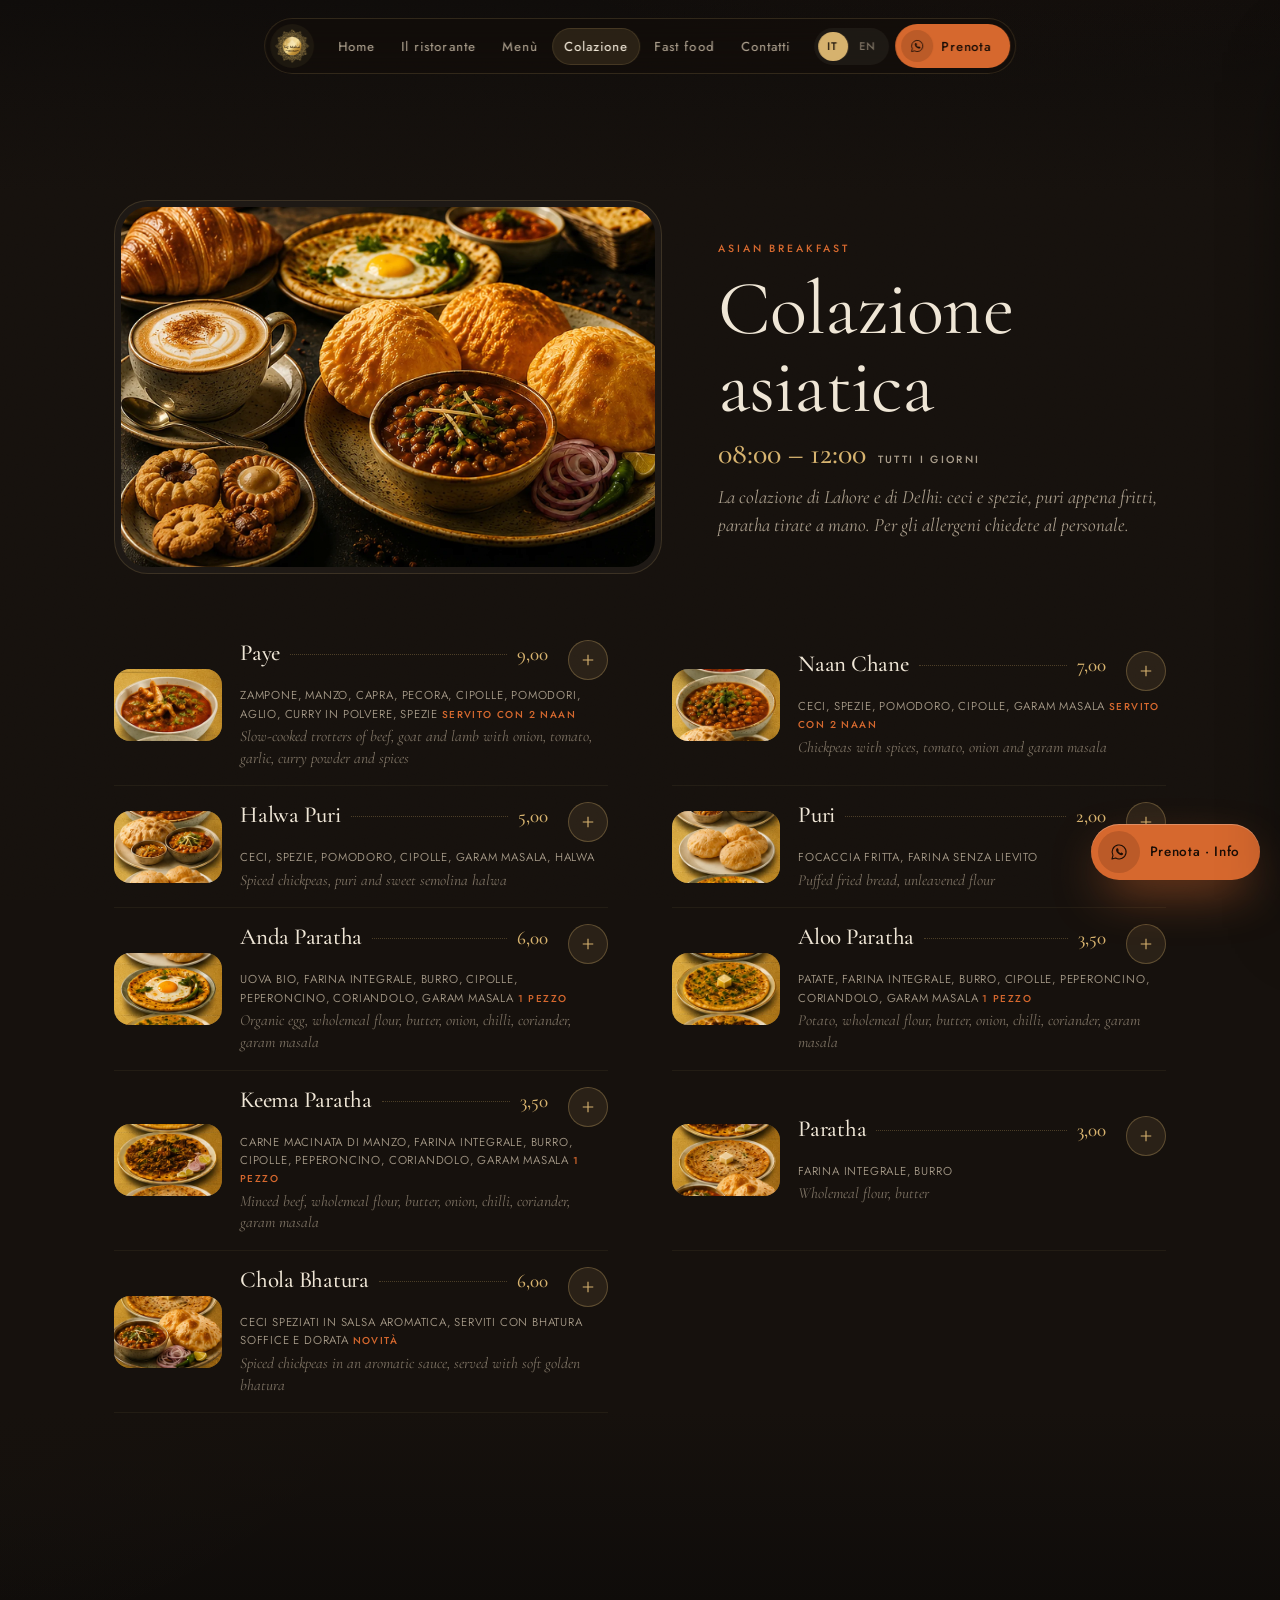
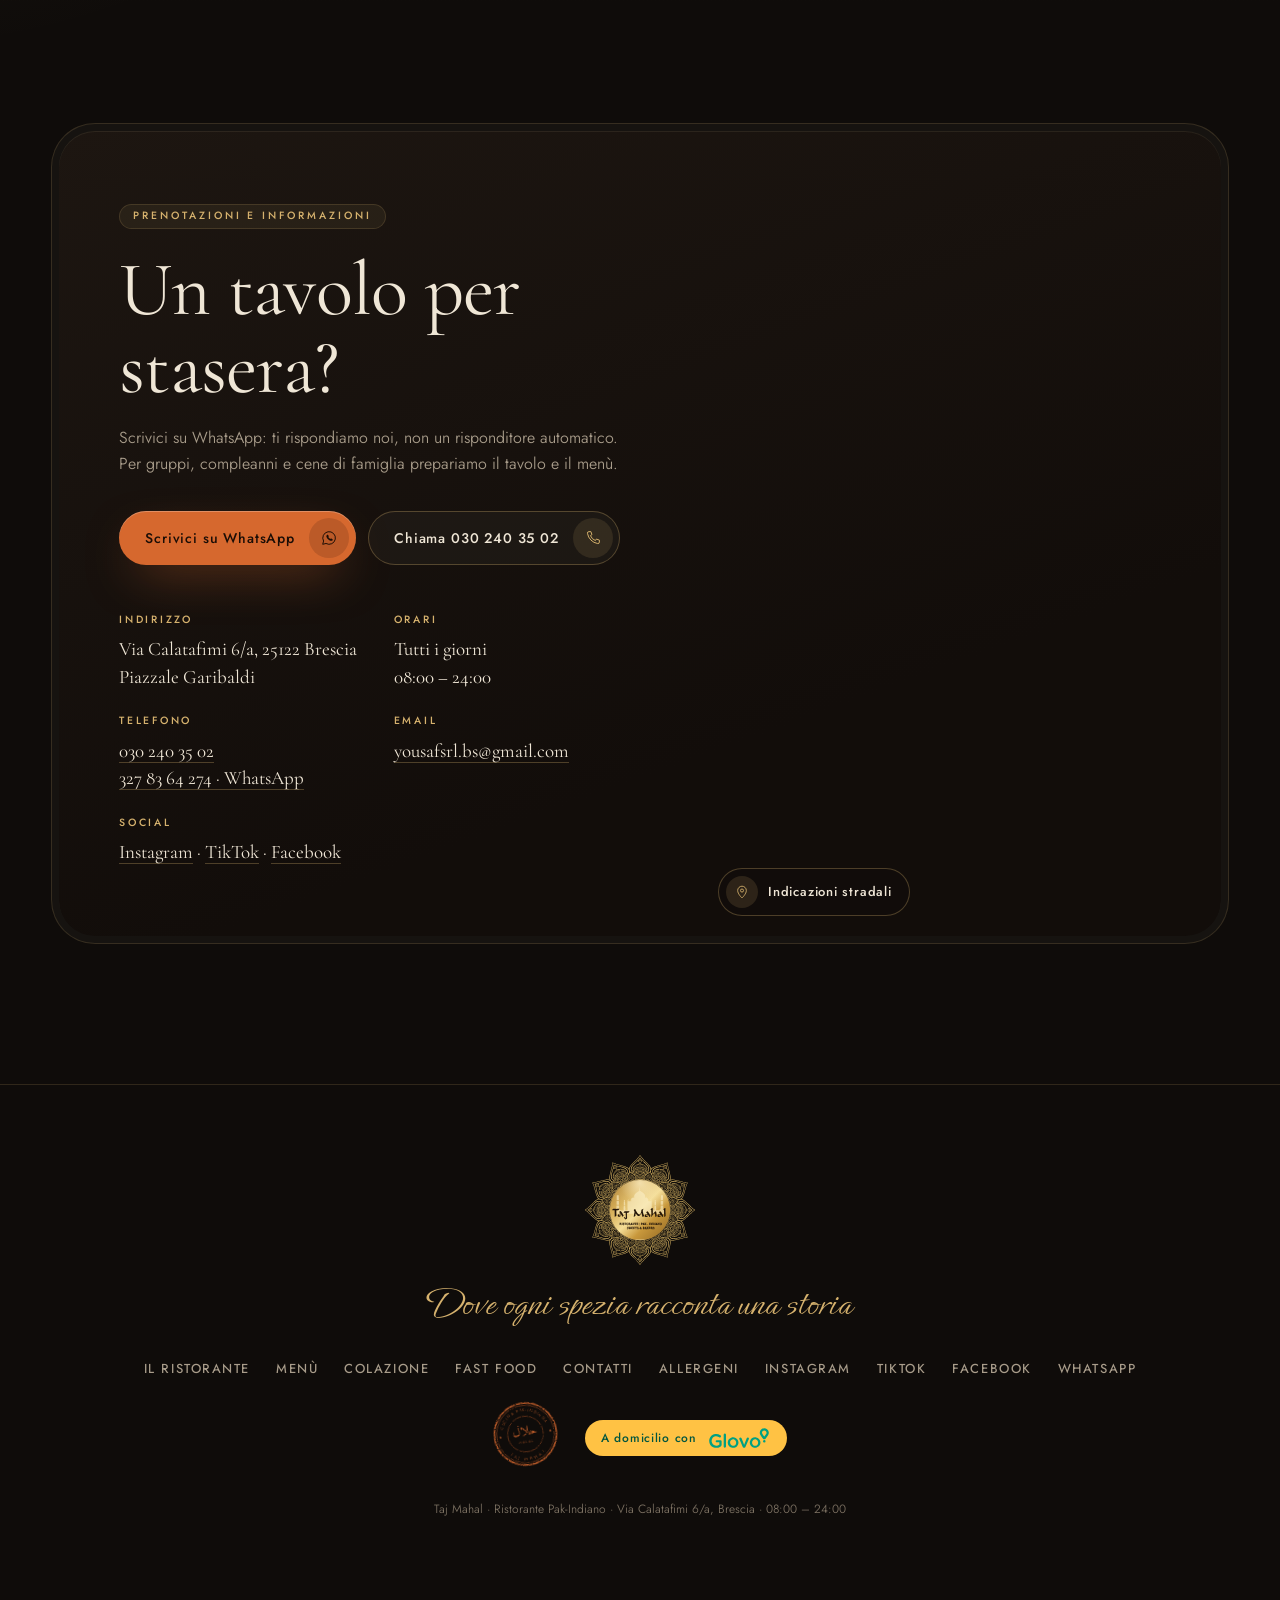
==== colazione.html @ 18bd949c "Carrello: occhiello corto, versione stile Co-Authored-By: Claude Opus 5.5 <noreply@anthropic.com>" ====
<!doctype html>
<html lang="it">
<head>
<meta charset="utf-8">
<meta name="viewport" content="width=device-width, initial-scale=1, viewport-fit=cover">
<meta name="robots" content="noindex, nofollow">
<title>Colazione asiatica · Taj Mahal Brescia</title>
<meta name="description" content="La colazione asiatica del Taj Mahal di Brescia, tutti i giorni dalle 8 alle 12: paye, naan chane, halwa puri, paratha, chola bhatura.">
<meta name="theme-color" content="#0f0c0a">
<link rel="icon" href="img/logo_oro.svg">
<link rel="preload" href="fonts/cormorant.ttf" as="font" crossorigin>
<link rel="stylesheet" href="stile.css?v=13">
</head>
<body class="pag-colazione">
<div class="grana" aria-hidden="true"></div>
<nav class="isola" aria-label="Navigazione">
  <a class="isola-logo" href="index.html" aria-label="Taj Mahal, Home"><img src="img/logo_oro.svg" alt=""></a>
  <div class="isola-link"><a href="index.html" data-en="Home">Home</a><a href="ristorante.html" data-en="The restaurant">Il ristorante</a><a href="menu.html" data-en="Menu">Menù</a><a href="colazione.html" class="attivo" aria-current="page" data-en="Breakfast">Colazione</a><a href="fastfood.html" data-en="Fast food">Fast food</a><a href="contatti.html" data-en="Contact">Contatti</a></div>
  <button class="lingua" aria-label="English / Italiano"><span class="l-it">IT</span><span class="l-en">EN</span></button>
  <a class="isola-wa" href="https://wa.me/393278364274?text=Ciao%20Taj%20Mahal%2C%20vorrei%20prenotare%20un%20tavolo" target="_blank" rel="noopener"><i><svg viewBox="0 0 24 24" aria-hidden="true"><path d="M3.6 20.4l1.2-4.3A8.4 8.4 0 1 1 8 19.3z" fill="none" stroke="currentColor" stroke-width="1.3" stroke-linejoin="round"/><path d="M9 8.2c.3-.6.6-.6.9-.6h.5c.2 0 .4.1.5.4l.7 1.6c.1.2 0 .5-.1.6l-.5.6c.6 1.1 1.5 2 2.7 2.6l.6-.6c.2-.2.4-.2.6-.1l1.6.7c.2.1.4.3.3.6v.5c0 .4-.3.9-.8 1.1-.7.3-1.9.3-3.6-.6-1.6-.9-3-2.4-3.6-3.9-.5-1.3-.3-2.3.2-2.9z" fill="currentColor"/></svg></i><span data-en="Book">Prenota</span></a>
  <button class="hamb" aria-label="Menù di navigazione" aria-expanded="false"><span></span><span></span></button>
</nav>
<div class="velo" aria-hidden="true">
  <a href="index.html" data-en="Home">Home</a><a href="ristorante.html" data-en="The restaurant">Il ristorante</a><a href="menu.html" data-en="Menu">Menù</a><a href="colazione.html" class="attivo" aria-current="page" data-en="Breakfast">Colazione</a><a href="fastfood.html" data-en="Fast food">Fast food</a><a href="contatti.html" data-en="Contact">Contatti</a>
  <a class="velo-wa" href="https://wa.me/393278364274?text=Ciao%20Taj%20Mahal%2C%20vorrei%20prenotare%20un%20tavolo" target="_blank" rel="noopener" data-en="Book on WhatsApp">Prenota su WhatsApp</a>
</div>

<section class="menu sola"><div class="mn-corpo"><section class="sz colazione" id="top"><header class="cz-testa"><div class="cz-scena"><img src="img/colazione/scena.webp" alt="Colazione asiatica al Taj Mahal: puri, chole, paratha all’uovo e chai" loading="lazy"></div><div><span class="sopra" data-en="Colazione asiatica">Asian breakfast</span><h1 data-en="Asian breakfast">Colazione asiatica</h1><p class="cz-ore"><b>08:00 – 12:00</b><span data-en="every day">tutti i giorni</span></p><p class="sz-intro" data-en="The breakfast of Lahore and Delhi: chickpeas and spices, puri straight from the oil, paratha rolled by hand. For allergens, ask our staff.">La colazione di Lahore e di Delhi: ceci e spezie, puri appena fritti, paratha tirate a mano. Per gli allergeni chiedete al personale.</p></div></header><ul class="cz-lista"><li class="cz-voce"><span class="cz-foto"><img src="img/colazione/paye.webp" alt="Paye" loading="lazy"></span><div class="vt"><div class="vr"><h4>Paye</h4><span class="vp"></span><b>9,00</b><button class="agg" data-id="c-paye" data-nome="Paye (colazione)" data-prezzo="9.00" aria-label="Aggiungi Paye (colazione) all’ordine"><svg viewBox="0 0 24 24" aria-hidden="true"><path d="M12 5v14M5 12h14" fill="none" stroke="currentColor" stroke-width="1.5"/></svg></button></div><p class="it">Zampone, manzo, capra, pecora, cipolle, pomodori, aglio, curry in polvere, spezie <span class="nota" data-en="Served with 2 naan">Servito con 2 naan</span></p><p class="en">Slow-cooked trotters of beef, goat and lamb with onion, tomato, garlic, curry powder and spices</p></div></li><li class="cz-voce"><span class="cz-foto"><img src="img/colazione/naan_chane.webp" alt="Naan Chane" loading="lazy"></span><div class="vt"><div class="vr"><h4>Naan Chane</h4><span class="vp"></span><b>7,00</b><button class="agg" data-id="c-naan_chane" data-nome="Naan Chane (colazione)" data-prezzo="7.00" aria-label="Aggiungi Naan Chane (colazione) all’ordine"><svg viewBox="0 0 24 24" aria-hidden="true"><path d="M12 5v14M5 12h14" fill="none" stroke="currentColor" stroke-width="1.5"/></svg></button></div><p class="it">Ceci, spezie, pomodoro, cipolle, garam masala <span class="nota" data-en="Served with 2 naan">Servito con 2 naan</span></p><p class="en">Chickpeas with spices, tomato, onion and garam masala</p></div></li><li class="cz-voce"><span class="cz-foto"><img src="img/colazione/halwa_puri.webp" alt="Halwa Puri" loading="lazy"></span><div class="vt"><div class="vr"><h4>Halwa Puri</h4><span class="vp"></span><b>5,00</b><button class="agg" data-id="c-halwa_puri" data-nome="Halwa Puri (colazione)" data-prezzo="5.00" aria-label="Aggiungi Halwa Puri (colazione) all’ordine"><svg viewBox="0 0 24 24" aria-hidden="true"><path d="M12 5v14M5 12h14" fill="none" stroke="currentColor" stroke-width="1.5"/></svg></button></div><p class="it">Ceci, spezie, pomodoro, cipolle, garam masala, halwa</p><p class="en">Spiced chickpeas, puri and sweet semolina halwa</p></div></li><li class="cz-voce"><span class="cz-foto"><img src="img/colazione/puri.webp" alt="Puri" loading="lazy"></span><div class="vt"><div class="vr"><h4>Puri</h4><span class="vp"></span><b>2,00</b><button class="agg" data-id="c-puri" data-nome="Puri (colazione)" data-prezzo="2.00" aria-label="Aggiungi Puri (colazione) all’ordine"><svg viewBox="0 0 24 24" aria-hidden="true"><path d="M12 5v14M5 12h14" fill="none" stroke="currentColor" stroke-width="1.5"/></svg></button></div><p class="it">Focaccia fritta, farina senza lievito</p><p class="en">Puffed fried bread, unleavened flour</p></div></li><li class="cz-voce"><span class="cz-foto"><img src="img/colazione/anda_pratha.webp" alt="Anda Paratha" loading="lazy"></span><div class="vt"><div class="vr"><h4>Anda Paratha</h4><span class="vp"></span><b>6,00</b><button class="agg" data-id="c-anda_pratha" data-nome="Anda Paratha (colazione)" data-prezzo="6.00" aria-label="Aggiungi Anda Paratha (colazione) all’ordine"><svg viewBox="0 0 24 24" aria-hidden="true"><path d="M12 5v14M5 12h14" fill="none" stroke="currentColor" stroke-width="1.5"/></svg></button></div><p class="it">Uova bio, farina integrale, burro, cipolle, peperoncino, coriandolo, garam masala <span class="nota" data-en="1 piece">1 pezzo</span></p><p class="en">Organic egg, wholemeal flour, butter, onion, chilli, coriander, garam masala</p></div></li><li class="cz-voce"><span class="cz-foto"><img src="img/colazione/aloo_pratha.webp" alt="Aloo Paratha" loading="lazy"></span><div class="vt"><div class="vr"><h4>Aloo Paratha</h4><span class="vp"></span><b>3,50</b><button class="agg" data-id="c-aloo_pratha" data-nome="Aloo Paratha (colazione)" data-prezzo="3.50" aria-label="Aggiungi Aloo Paratha (colazione) all’ordine"><svg viewBox="0 0 24 24" aria-hidden="true"><path d="M12 5v14M5 12h14" fill="none" stroke="currentColor" stroke-width="1.5"/></svg></button></div><p class="it">Patate, farina integrale, burro, cipolle, peperoncino, coriandolo, garam masala <span class="nota" data-en="1 piece">1 pezzo</span></p><p class="en">Potato, wholemeal flour, butter, onion, chilli, coriander, garam masala</p></div></li><li class="cz-voce"><span class="cz-foto"><img src="img/colazione/keema_pratha.webp" alt="Keema Paratha" loading="lazy"></span><div class="vt"><div class="vr"><h4>Keema Paratha</h4><span class="vp"></span><b>3,50</b><button class="agg" data-id="c-keema_pratha" data-nome="Keema Paratha (colazione)" data-prezzo="3.50" aria-label="Aggiungi Keema Paratha (colazione) all’ordine"><svg viewBox="0 0 24 24" aria-hidden="true"><path d="M12 5v14M5 12h14" fill="none" stroke="currentColor" stroke-width="1.5"/></svg></button></div><p class="it">Carne macinata di manzo, farina integrale, burro, cipolle, peperoncino, coriandolo, garam masala <span class="nota" data-en="1 piece">1 pezzo</span></p><p class="en">Minced beef, wholemeal flour, butter, onion, chilli, coriander, garam masala</p></div></li><li class="cz-voce"><span class="cz-foto"><img src="img/colazione/pratha.webp" alt="Paratha" loading="lazy"></span><div class="vt"><div class="vr"><h4>Paratha</h4><span class="vp"></span><b>3,00</b><button class="agg" data-id="c-pratha" data-nome="Paratha (colazione)" data-prezzo="3.00" aria-label="Aggiungi Paratha (colazione) all’ordine"><svg viewBox="0 0 24 24" aria-hidden="true"><path d="M12 5v14M5 12h14" fill="none" stroke="currentColor" stroke-width="1.5"/></svg></button></div><p class="it">Farina integrale, burro</p><p class="en">Wholemeal flour, butter</p></div></li><li class="cz-voce"><span class="cz-foto"><img src="img/colazione/chola_bhatura.webp" alt="Chola Bhatura" loading="lazy"></span><div class="vt"><div class="vr"><h4>Chola Bhatura</h4><span class="vp"></span><b>6,00</b><button class="agg" data-id="c-chola_bhatura" data-nome="Chola Bhatura (colazione)" data-prezzo="6.00" aria-label="Aggiungi Chola Bhatura (colazione) all’ordine"><svg viewBox="0 0 24 24" aria-hidden="true"><path d="M12 5v14M5 12h14" fill="none" stroke="currentColor" stroke-width="1.5"/></svg></button></div><p class="it">Ceci speziati in salsa aromatica, serviti con bhatura soffice e dorata <span class="nota" data-en="New">Novità</span></p><p class="en">Spiced chickpeas in an aromatic sauce, served with soft golden bhatura</p></div></li></ul></section></div></section>

<section class="prenota" id="dove">
  <div class="pr-guscio rivela"><div class="pr-nucleo">
    <div class="pr-testo">
      <span class="occhiello" data-en="Bookings &amp; information">Prenotazioni e informazioni</span>
      <h2 data-en="A table for tonight?">Un tavolo per stasera?</h2>
      <p data-en="Message us on WhatsApp: a real person answers, not a bot. For groups, birthdays and family dinners we set the table and the menu.">Scrivici su WhatsApp: ti rispondiamo noi, non un risponditore automatico. Per gruppi, compleanni e cene di famiglia prepariamo il tavolo e il menù.</p>
      <div class="pr-cta"><a class="btn pieno" href="https://wa.me/393278364274?text=Ciao%20Taj%20Mahal%2C%20vorrei%20prenotare%20un%20tavolo" target="_blank" rel="noopener"><span data-en="Message us on WhatsApp">Scrivici su WhatsApp</span><i><svg viewBox="0 0 24 24" aria-hidden="true"><path d="M3.6 20.4l1.2-4.3A8.4 8.4 0 1 1 8 19.3z" fill="none" stroke="currentColor" stroke-width="1.3" stroke-linejoin="round"/><path d="M9 8.2c.3-.6.6-.6.9-.6h.5c.2 0 .4.1.5.4l.7 1.6c.1.2 0 .5-.1.6l-.5.6c.6 1.1 1.5 2 2.7 2.6l.6-.6c.2-.2.4-.2.6-.1l1.6.7c.2.1.4.3.3.6v.5c0 .4-.3.9-.8 1.1-.7.3-1.9.3-3.6-.6-1.6-.9-3-2.4-3.6-3.9-.5-1.3-.3-2.3.2-2.9z" fill="currentColor"/></svg></i></a><a class="btn vuoto" href="tel:+390302403502"><span data-en="Call 030 240 35 02">Chiama 030 240 35 02</span><i><svg viewBox="0 0 24 24" aria-hidden="true"><path d="M6.6 3.5h2.6l1.4 4-2 1.3a11 11 0 0 0 6.6 6.6l1.3-2 4 1.4v2.6a2 2 0 0 1-2.2 2A16.5 16.5 0 0 1 4.6 5.7a2 2 0 0 1 2-2.2z" fill="none" stroke="currentColor" stroke-width="1.3" stroke-linejoin="round"/></svg></i></a></div>
      <dl class="pr-info">
        <div><dt data-en="Address">Indirizzo</dt><dd>Via Calatafimi 6/a, 25122 Brescia<br>Piazzale Garibaldi</dd></div>
        <div><dt data-en="Opening hours">Orari</dt><dd><span data-en="Every day">Tutti i giorni</span><br>08:00 – 24:00</dd></div>
        <div><dt data-en="Phone">Telefono</dt><dd><a href="tel:+390302403502">030 240 35 02</a><br><a href="https://wa.me/393278364274?text=Ciao%20Taj%20Mahal%2C%20vorrei%20un%27informazione" target="_blank" rel="noopener">327 83 64 274 · WhatsApp</a></dd></div>
        <div><dt>Email</dt><dd><a href="mailto:yousafsrl.bs@gmail.com">yousafsrl.bs@gmail.com</a></dd></div>
        <div><dt>Social</dt><dd><a href="https://www.instagram.com/ristorantetajmahalbrescia/" target="_blank" rel="noopener">Instagram</a> · <a href="https://www.tiktok.com/@ristotajmahalbrescia" target="_blank" rel="noopener">TikTok</a> · <a href="https://www.facebook.com/people/TajMahal-Brescia/61592563081274/" target="_blank" rel="noopener">Facebook</a></dd></div>
      </dl>
    </div>
    <div class="pr-mappa">
      <iframe title="Mappa Taj Mahal Brescia" loading="lazy" referrerpolicy="no-referrer-when-downgrade"
        src="https://maps.google.com/maps?q=Via%20Calatafimi%206a%2C%2025122%20Brescia&z=16&output=embed"></iframe>
      <a class="pr-indicazioni" href="https://www.google.com/maps/search/?api=1&query=Taj+Mahal+Via+Calatafimi+6a+Brescia" target="_blank" rel="noopener"><i><svg viewBox="0 0 24 24" aria-hidden="true"><path d="M12 21s-6.5-6.1-6.5-11.2a6.5 6.5 0 0 1 13 0C18.5 14.9 12 21 12 21z" fill="none" stroke="currentColor" stroke-width="1.3"/><circle cx="12" cy="9.8" r="2.3" fill="none" stroke="currentColor" stroke-width="1.3"/></svg></i><span data-en="Directions">Indicazioni stradali</span></a>
    </div>
  </div></div>
</section>
<footer class="piede">
  <img src="img/logo_oro.svg" alt="Taj Mahal" class="pd-logo">
  <p class="scr pd-motto" data-en="Where every spice tells a story">Dove ogni spezia racconta una storia</p>
  <div class="pd-link"><a href="ristorante.html" data-en="The restaurant">Il ristorante</a><a href="menu.html" data-en="Menu">Menù</a><a href="colazione.html" data-en="Breakfast">Colazione</a><a href="fastfood.html" data-en="Fast food">Fast food</a><a href="contatti.html" data-en="Contact">Contatti</a><a href="menu.html#allergeni" data-en="Allergens">Allergeni</a><a href="https://www.instagram.com/ristorantetajmahalbrescia/" target="_blank" rel="noopener">Instagram</a><a href="https://www.tiktok.com/@ristotajmahalbrescia" target="_blank" rel="noopener">TikTok</a><a href="https://www.facebook.com/people/TajMahal-Brescia/61592563081274/" target="_blank" rel="noopener">Facebook</a><a href="https://wa.me/393278364274?text=Ciao%20Taj%20Mahal%2C%20vorrei%20prenotare%20un%20tavolo" target="_blank" rel="noopener">WhatsApp</a></div>
  <div class="pd-marchi"><span class="pd-halal"><svg class="timbro" viewBox="0 0 100 100" role="img" aria-label="Halal"><defs><filter id="tb-u" x="-5%" y="-5%" width="110%" height="110%"><feTurbulence type="fractalNoise" baseFrequency=".55" numOctaves="2" seed="11"/><feColorMatrix type="matrix" values="0 0 0 0 0  0 0 0 0 0  0 0 0 0 0  4.2 0 0 0 -1"/><feComposite in="SourceGraphic" operator="in"/></filter><path id="tb-su" d="M15.5,50 A34.5,34.5 0 0 1 84.5,50"/><path id="tb-giu" d="M16,50 A34,34 0 0 0 84,50"/></defs><g filter="url(#tb-u)" fill="#d6682e" stroke="#d6682e"><circle cx="50" cy="50" r="47" fill="none" stroke-width="2.4"/><circle cx="50" cy="50" r="43.5" fill="none" stroke-width=".7"/><circle cx="50" cy="50" r="27" fill="none" stroke-width=".7"/><text font-family="Jost" font-size="6" letter-spacing="1.3" stroke="none" text-anchor="middle"><textPath href="#tb-su" startOffset="50%">CUCINA PAK-INDIANA</textPath></text><text font-family="Jost" font-size="6.6" letter-spacing="2.2" stroke="none" text-anchor="middle" dominant-baseline="hanging"><textPath href="#tb-giu" startOffset="50%">TAJ MAHAL</textPath></text><circle cx="12" cy="50" r="1.4" stroke="none"/><circle cx="88" cy="50" r="1.4" stroke="none"/><text x="50" y="52" font-family="Amiri" font-size="21" stroke="none" text-anchor="middle">حلال</text><text x="50.8" y="63" font-family="Jost" font-size="5.4" letter-spacing="2" stroke="none" text-anchor="middle">HALAL</text></g></svg></span><a class="glovo" href="https://glovoapp.com/it/it/brescia/stores/ristorante-taj-mahal-vbs" target="_blank" rel="noopener"><span data-en="Delivered by">A domicilio con</span><img src="img/marchi/glovo_verde.svg" alt="Glovo"></a></div>
  <p class="pd-legale">Taj Mahal · Ristorante Pak-Indiano · Via Calatafimi 6/a, Brescia · 08:00 – 24:00</p>
</footer>

<a class="su-fisso" href="#top" aria-label="Torna su"><svg viewBox="0 0 24 24" aria-hidden="true"><path d="M12 19V5M6 11l6-6 6 6" fill="none" stroke="currentColor" stroke-width="1.3"/></svg></a>
<button class="car-fisso" aria-label="Apri il tuo ordine"><i><svg viewBox="0 0 24 24" aria-hidden="true"><path d="M5 7h14l-1.4 10.2a2 2 0 0 1-2 1.8H8.4a2 2 0 0 1-2-1.8z M9 7V6a3 3 0 0 1 6 0v1" fill="none" stroke="currentColor" stroke-width="1.3" stroke-linejoin="round"/></svg><em class="car-n">0</em></i><span class="car-tot">0,00 €</span></button>
<div class="car-velo" aria-hidden="true"></div>
<aside class="car" data-wa="393278364274" aria-label="Il tuo ordine" aria-hidden="true">
  <div class="car-testa"><div><span class="occhiello" data-en="Pick up order">Ordine da ritirare</span><h3 data-en="Your order">Il tuo ordine</h3></div>
    <button class="car-chiudi" aria-label="Chiudi"><svg viewBox="0 0 24 24" aria-hidden="true"><path d="M6 6l12 12M18 6L6 18" fill="none" stroke="currentColor" stroke-width="1.4"/></svg></button></div>
  <div class="car-corpo">
    <p class="car-vuoto" data-en="Your order is empty: tap + next to a dish to add it.">L’ordine è vuoto: tocca + accanto a un piatto per aggiungerlo.</p>
    <ul class="car-lista"></ul>
    <div class="car-totale"><span data-en="Total">Totale</span><b class="car-tot2">0,00 €</b></div>
    <form class="car-form" novalidate>
      <input type="hidden" name="modo" value="ritiro">
      <label class="car-campo"><span data-en="Name">Nome</span><input name="nome" autocomplete="name" required><em class="car-err" data-en="Please enter your name">Inserisci il nome</em></label>
      <label class="car-campo"><span data-en="Pick up time (e.g. 20:30)">Orario di ritiro (es. 20:30)</span><input name="orario" inputmode="numeric"></label>
      <label class="car-campo car-bibita"><span data-en="Fast food: drink and sauces">Fast food: bibita e salse</span><input name="bibita" placeholder="Coca-Cola, ketchup…"></label>
      <label class="car-campo"><span data-en="Notes, intolerances">Note, intolleranze</span><textarea name="note" rows="2"></textarea></label>
      <p class="car-paga" data-en="Pick up at the restaurant, Via Calatafimi 6/a: we confirm order and time on WhatsApp, you pay when you collect. Home delivery only with Glovo.">Ritiro al ristorante, Via Calatafimi 6/a: ti confermiamo ordine e orario su WhatsApp, paghi quando ritiri. A domicilio solo con Glovo.</p>
      <div class="car-glovo"><a class="glovo" href="https://glovoapp.com/it/it/brescia/stores/ristorante-taj-mahal-vbs" target="_blank" rel="noopener"><span data-en="Delivered by">A domicilio con</span><img src="img/marchi/glovo_verde.svg" alt="Glovo"></a></div>
      <button class="btn pieno car-invia" type="submit"><span data-en="Send the order on WhatsApp">Invia l’ordine su WhatsApp</span><i><svg viewBox="0 0 24 24" aria-hidden="true"><path d="M3.6 20.4l1.2-4.3A8.4 8.4 0 1 1 8 19.3z" fill="none" stroke="currentColor" stroke-width="1.3" stroke-linejoin="round"/><path d="M9 8.2c.3-.6.6-.6.9-.6h.5c.2 0 .4.1.5.4l.7 1.6c.1.2 0 .5-.1.6l-.5.6c.6 1.1 1.5 2 2.7 2.6l.6-.6c.2-.2.4-.2.6-.1l1.6.7c.2.1.4.3.3.6v.5c0 .4-.3.9-.8 1.1-.7.3-1.9.3-3.6-.6-1.6-.9-3-2.4-3.6-3.9-.5-1.3-.3-2.3.2-2.9z" fill="currentColor"/></svg></i></button>
    </form>
  </div>
</aside>
<a class="wa-fisso" href="https://wa.me/393278364274?text=Ciao%20Taj%20Mahal%2C%20vorrei%20prenotare%20un%20tavolo" target="_blank" rel="noopener" aria-label="Prenota o chiedi informazioni su WhatsApp"><i><svg viewBox="0 0 24 24" aria-hidden="true"><path d="M3.6 20.4l1.2-4.3A8.4 8.4 0 1 1 8 19.3z" fill="none" stroke="currentColor" stroke-width="1.3" stroke-linejoin="round"/><path d="M9 8.2c.3-.6.6-.6.9-.6h.5c.2 0 .4.1.5.4l.7 1.6c.1.2 0 .5-.1.6l-.5.6c.6 1.1 1.5 2 2.7 2.6l.6-.6c.2-.2.4-.2.6-.1l1.6.7c.2.1.4.3.3.6v.5c0 .4-.3.9-.8 1.1-.7.3-1.9.3-3.6-.6-1.6-.9-3-2.4-3.6-3.9-.5-1.3-.3-2.3.2-2.9z" fill="currentColor"/></svg></i><span data-en="Book · Info">Prenota · Info</span></a>
<script src="vita.js?v=13" defer></script>
</body>
</html>
---- stile.css ----
/* Taj Mahal Brescia — bozza sito, linea del menù nero-oro (5/11/2026) */
@font-face{font-family:"Cormorant";src:url(fonts/cormorant.ttf);font-weight:300 700;font-style:normal;font-display:swap}
@font-face{font-family:"Cormorant";src:url(fonts/cormorant-italic.ttf);font-weight:300 700;font-style:italic;font-display:swap}
@font-face{font-family:"Jost";src:url(fonts/jost.ttf);font-weight:100 900;font-display:swap}
@font-face{font-family:"Ephesis";src:url(fonts/ephesis.ttf);font-display:swap}
@font-face{font-family:"Amiri";src:url(fonts/amiri.ttf);font-display:swap}

:root{
  --nero:#0f0c0a; --carta:#16110d; --carta2:#1d1611; --filo:rgba(214,178,110,.16); --filo2:rgba(214,178,110,.30);
  --oro:#d6b26e; --oro-chiaro:#f1dfae; --oro-scuro:#a97d3a;
  --oro-lamina:linear-gradient(115deg,#a97d3a 0%,#f1dfae 38%,#c99a4f 60%,#f6e7bd 82%,#b8893f 100%);
  --zaff:#d6682e; --zaff-chiaro:#ec8a4c;
  --avorio:#efe6d6; --fumo:#a99d8b; --fumo2:#7d7263;
  --molla:cubic-bezier(.32,.72,0,1); --morbido:cubic-bezier(.22,1,.36,1);
  --serif:"Cormorant",Georgia,serif; --sans:"Jost",system-ui,sans-serif;
}
*{box-sizing:border-box;margin:0;padding:0}
html{scroll-behavior:smooth;scroll-padding-top:120px;-webkit-text-size-adjust:100%}
body{background:var(--nero);color:var(--avorio);font-family:var(--sans);font-weight:350;font-size:16px;line-height:1.6;overflow-x:hidden;
  background-image:radial-gradient(1200px 700px at 80% -10%,rgba(214,104,46,.07),transparent 60%),radial-gradient(900px 600px at -10% 40%,rgba(214,178,110,.05),transparent 60%)}
img{display:block;max-width:100%}
a{color:inherit;text-decoration:none}
em{font-style:italic}
.grana{position:fixed;inset:0;pointer-events:none;z-index:3;opacity:.05;mix-blend-mode:overlay;
  background-image:url("data:image/svg+xml,%3Csvg xmlns='http://www.w3.org/2000/svg' width='220' height='220'%3E%3Cfilter id='n'%3E%3CfeTurbulence type='fractalNoise' baseFrequency='.9' numOctaves='3' stitchTiles='stitch'/%3E%3C/filter%3E%3Crect width='100%25' height='100%25' filter='url(%23n)'/%3E%3C/svg%3E")}

.occhiello{display:inline-block;font:500 10.5px/1 var(--sans);letter-spacing:.28em;text-transform:uppercase;color:var(--oro);
  padding:7px 14px;border-radius:99px;background:rgba(214,178,110,.07);box-shadow:inset 0 0 0 1px var(--filo)}
h1,h2,h3,h4,h5{font-family:var(--serif);font-weight:400;line-height:1.02;letter-spacing:-.01em}
h2{font-size:clamp(40px,6vw,84px);margin:22px 0 18px}
h2 em,h1 em{color:var(--oro);font-weight:400}
.scr{font-family:"Ephesis",cursive;font-weight:400;letter-spacing:0}

/* ---------- bottoni con l'icona nel suo cerchio ---------- */
.btn{display:inline-flex;align-items:center;gap:14px;padding:7px 7px 7px 26px;border-radius:99px;font:500 14px/1 var(--sans);letter-spacing:.06em;
  transition:transform .6s var(--molla),background .6s var(--molla),box-shadow .6s var(--molla)}
.btn i{width:40px;height:40px;border-radius:50%;display:grid;place-items:center;transition:transform .6s var(--molla)}
.btn i svg{width:18px;height:18px}
.btn:hover i{transform:translate(3px,-2px) scale(1.06)}
.btn:active{transform:scale(.98)}
.btn.pieno{background:var(--zaff);color:#1a0d06;box-shadow:0 18px 50px -18px rgba(214,104,46,.7),inset 0 1px 0 rgba(255,255,255,.25)}
.btn.pieno i{background:rgba(26,13,6,.14)}
.btn.pieno:hover{background:var(--zaff-chiaro)}
.btn.vuoto{color:var(--avorio);box-shadow:inset 0 0 0 1px var(--filo2);background:rgba(239,230,214,.03)}
.btn.vuoto i{background:rgba(214,178,110,.12);color:var(--oro)}
.btn.vuoto:hover{background:rgba(239,230,214,.07)}

/* ---------- isola di navigazione ---------- */
.isola{position:fixed;top:18px;left:50%;transform:translateX(-50%);z-index:20;display:flex;align-items:center;gap:6px;padding:6px;
  border-radius:99px;background:rgba(18,13,10,.62);backdrop-filter:blur(18px) saturate(140%);-webkit-backdrop-filter:blur(18px) saturate(140%);
  box-shadow:inset 0 0 0 1px var(--filo),0 20px 60px -30px #000;transition:transform .8s var(--molla),opacity .8s var(--molla)}
.isola.nascosta{transform:translate(-50%,-140%);opacity:0}
.isola-logo{width:44px;height:44px;border-radius:50%;display:grid;place-items:center;background:rgba(214,178,110,.06)}
.isola-logo img{width:34px}
.isola-link{display:flex;gap:2px;padding:0 6px}
.isola-link a{font:450 13px/1 var(--sans);letter-spacing:.08em;padding:12px 14px;border-radius:99px;color:var(--fumo);transition:color .5s var(--molla),background .5s var(--molla)}
.isola-link a:hover{color:var(--avorio);background:rgba(239,230,214,.05)}
.isola-wa{display:flex;align-items:center;gap:8px;padding:6px 18px 6px 6px;border-radius:99px;background:var(--zaff);color:#1a0d06;font:500 13px/1 var(--sans);letter-spacing:.06em}
.isola-wa i{width:32px;height:32px;border-radius:50%;display:grid;place-items:center;background:rgba(26,13,6,.14)}
.isola-wa svg{width:16px;height:16px}
.hamb{display:none;width:44px;height:44px;border-radius:50%;border:0;background:rgba(239,230,214,.05);position:relative;cursor:pointer}
.hamb span{position:absolute;left:14px;right:14px;height:1.2px;background:var(--avorio);transition:transform .6s var(--molla)}
.hamb span:first-child{top:18px}.hamb span:last-child{top:25px}
.aperto .hamb span:first-child{transform:translateY(3.5px) rotate(45deg)}
.aperto .hamb span:last-child{transform:translateY(-3.5px) rotate(-45deg)}
.velo{position:fixed;inset:0;z-index:15;display:flex;flex-direction:column;justify-content:center;gap:10px;padding:0 32px;
  background:rgba(12,9,7,.86);backdrop-filter:blur(28px);-webkit-backdrop-filter:blur(28px);opacity:0;pointer-events:none;transition:opacity .6s var(--molla)}
.velo a{font:400 46px/1.1 var(--serif);transform:translateY(40px);opacity:0;transition:transform .8s var(--molla),opacity .8s var(--molla)}
.velo .velo-wa{margin-top:24px;font:500 15px/1 var(--sans);letter-spacing:.1em;color:var(--zaff)}
.aperto .velo{opacity:1;pointer-events:auto}
.aperto .velo a{transform:none;opacity:1}
.aperto .velo a:nth-child(2){transition-delay:.06s}.aperto .velo a:nth-child(3){transition-delay:.12s}
.aperto .velo a:nth-child(4){transition-delay:.18s}.aperto .velo a:nth-child(5){transition-delay:.24s}

/* ---------- eroe: il Taj inciso del menù nero ---------- */
.eroe{position:relative;display:flex;flex-direction:column;align-items:center;text-align:center;overflow:hidden;padding:120px 20px 0}
.eroe-taj{order:2;flex:none;position:relative;z-index:0;margin-top:-6vh;width:min(1000px,160vw);aspect-ratio:2000/1600;
  -webkit-mask:linear-gradient(to right,transparent,#000 18%,#000 82%,transparent),linear-gradient(to bottom,transparent,#000 30%);
  -webkit-mask-composite:source-in;mask:linear-gradient(to right,transparent,#000 18%,#000 82%,transparent) intersect,linear-gradient(to bottom,transparent,#000 30%)}
.eroe::after{content:"";position:absolute;left:0;right:0;bottom:0;height:18vh;background:linear-gradient(to bottom,transparent,var(--nero));z-index:1;pointer-events:none}
.eroe-taj img{width:100%;height:100%;object-fit:cover;opacity:.92;animation:sale 2.4s var(--morbido) both}
@keyframes sale{from{transform:translateY(6%);opacity:0}to{transform:none;opacity:1}}
.eroe-testo{position:relative;z-index:2;display:flex;flex-direction:column;align-items:center;max-width:900px}
.eroe-logo{width:clamp(108px,11vw,150px);margin-bottom:22px;filter:drop-shadow(0 18px 40px rgba(0,0,0,.6))}
.eroe h1{text-wrap:balance;font-size:clamp(44px,6.4vw,96px);margin:22px 0 18px;text-shadow:0 10px 40px rgba(0,0,0,.6)}
.eroe-sotto{color:var(--fumo);font-size:clamp(15px,1.4vw,18px);max-width:560px;line-height:1.7}
.eroe-cta{display:flex;gap:12px;flex-wrap:wrap;justify-content:center;margin-top:34px}
.eroe-timbro{position:absolute;right:max(4vw,24px);top:clamp(110px,16vh,170px);width:clamp(84px,9vw,124px);transform:rotate(-11deg);opacity:.85;z-index:2}
.carica{animation:carica 1.2s var(--molla) both;animation-delay:var(--d,0ms)}
@keyframes carica{from{opacity:0;transform:translateY(28px);filter:blur(8px)}to{opacity:1;transform:none;filter:blur(0)}}
.eroe-timbro.carica{animation-name:timbra}
@keyframes timbra{from{opacity:0;transform:rotate(-11deg) scale(1.5)}to{opacity:.85;transform:rotate(-11deg) scale(1)}}

/* ---------- nastro di parole ---------- */
.nastro{border-block:1px solid var(--filo);overflow:hidden;padding:22px 0;background:var(--carta)}
.nastro div{display:flex;gap:34px;width:max-content;animation:scorri 60s linear infinite;font:italic 400 30px/1 var(--serif);color:var(--oro)}
.nastro i{font-style:normal;color:var(--zaff);font-size:14px;align-self:center}
@keyframes scorri{to{transform:translateX(-50%)}}

/* ---------- la cucina ---------- */
.cucina{display:grid;grid-template-columns:1.05fr .95fr;gap:6vw;align-items:center;max-width:1320px;margin:0 auto;padding:160px 5vw}
.cucina h2.scr{font-size:clamp(70px,9vw,130px);color:var(--oro);margin:20px 0 10px;line-height:.9}
.cu-grande{font:400 clamp(22px,2.2vw,30px)/1.45 var(--serif);color:var(--avorio);margin-bottom:22px}
.cu-testo>p:not(.cu-grande){color:var(--fumo);max-width:560px;font-size:16.5px}
.cu-dati{display:grid;grid-template-columns:repeat(3,1fr);gap:14px;margin-top:44px}
.cu-dati div{padding:20px 18px;border-radius:22px;background:rgba(239,230,214,.025);box-shadow:inset 0 0 0 1px var(--filo)}
.cu-dati b{display:block;font:400 30px/1 var(--serif);color:var(--oro);margin-bottom:8px}
.cu-dati span{font-size:13px;color:var(--fumo);line-height:1.45;display:block}
.cu-piatti{position:relative;aspect-ratio:1/1.08}
.cu-piatti>div{position:absolute}
.cu-p1{width:68%;left:0;top:0}
.cu-p2{width:50%;right:0;top:34%}
.cu-p3{width:36%;left:16%;bottom:-2%}
.pi-anello{position:absolute;inset:-5%;border-radius:50%;box-shadow:inset 0 0 0 1px var(--filo2);pointer-events:none}
.pi-anello::after{content:"";position:absolute;inset:4%;border-radius:50%;box-shadow:inset 0 0 0 1px rgba(214,178,110,.08)}
.cu-piatti img,.pi-foto img,.sz-foto img{filter:drop-shadow(0 40px 50px rgba(0,0,0,.65))}

/* ---------- piatti in vetrina ---------- */
.piatti{padding:40px 0 160px}
.pt-testa,.mn-testa{max-width:1320px;margin:0 auto;padding:0 5vw 50px}
.pt-testa p,.mn-testa p{color:var(--fumo);max-width:560px}
.binario{display:flex;gap:22px;overflow-x:auto;scroll-snap-type:x mandatory;padding:20px 5vw 30px;scrollbar-width:none;outline:none;scroll-padding-inline:5vw}
.binario::-webkit-scrollbar{display:none}
.piatto{flex:0 0 clamp(270px,26vw,350px);scroll-snap-align:start}
.pi-guscio{height:100%;padding:7px;border-radius:34px;background:rgba(239,230,214,.03);box-shadow:inset 0 0 0 1px var(--filo)}
.pi-nucleo{height:100%;border-radius:27px;padding:22px 24px 26px;background:linear-gradient(180deg,var(--carta2),var(--carta));
  box-shadow:inset 0 1px 0 rgba(241,223,174,.08);display:flex;flex-direction:column}
.pi-foto{position:relative;width:86%;margin:4px auto 20px;transition:transform 1s var(--molla)}
.piatto:hover .pi-foto{transform:rotate(-6deg) scale(1.04)}
.pi-n{font:500 10.5px/1 var(--sans);letter-spacing:.24em;color:var(--zaff);margin-bottom:10px}
.piatto h3{font-size:30px;margin-bottom:10px}
.piatto .it{font-size:12.5px;letter-spacing:.06em;text-transform:uppercase;color:var(--fumo);line-height:1.6}
.piatto .en{font:italic 400 16px/1.45 var(--serif);color:var(--fumo2);margin-top:6px}
.pi-pr{margin-top:auto;padding-top:18px;display:flex;align-items:baseline;gap:12px}
.pi-pr b{font:500 22px/1 var(--serif);color:var(--oro)}
.nota{font:500 10px/1 var(--sans);letter-spacing:.14em;text-transform:uppercase;color:var(--zaff)}

/* ---------- menù ---------- */
.menu{padding:60px 0 120px;background:linear-gradient(180deg,transparent,var(--carta) 12%,var(--carta) 88%,transparent)}
.schede{position:sticky;top:84px;z-index:10;transition:top .8s var(--molla);display:flex;justify-content:center;padding:0 12px;margin-bottom:40px}
.schede>div{display:flex;gap:4px;overflow-x:auto;scrollbar-width:none;padding:6px;border-radius:99px;max-width:min(1180px,100%);
  background:rgba(18,13,10,.7);backdrop-filter:blur(16px);-webkit-backdrop-filter:blur(16px);box-shadow:inset 0 0 0 1px var(--filo)}
.schede>div::-webkit-scrollbar{display:none}
body.giu .schede{top:16px}
.schede a{flex:none;font:450 12.5px/1 var(--sans);letter-spacing:.06em;padding:11px 15px;border-radius:99px;color:var(--fumo);transition:all .5s var(--molla)}
.schede a:hover{color:var(--avorio)}
.schede a.attiva{background:var(--oro);color:#1a1209}
.mn-corpo{max-width:1180px;margin:0 auto;padding:0 5vw}
.sz{padding:70px 0;border-top:1px solid var(--filo)}
.sz-testa{display:flex;align-items:center;gap:40px;margin-bottom:44px}
.sz-foto{position:relative;width:150px;flex:none}
.sopra{font:500 10.5px/1 var(--sans);letter-spacing:.28em;text-transform:uppercase;color:var(--zaff)}
.sz h3{font-size:clamp(38px,4.6vw,60px);margin:10px 0 10px}
.sz-intro{font:italic 400 19px/1.5 var(--serif);color:var(--fumo);max-width:620px}
.sz-corpo ul{list-style:none;display:grid;grid-template-columns:1fr 1fr;column-gap:64px}
.sz-corpo.gruppi{display:grid;grid-template-columns:1fr 1fr;column-gap:64px;row-gap:30px}
.sz-corpo.gruppi ul{grid-template-columns:1fr}
.gruppo.largo{grid-column:1/-1}
.sz-corpo.gruppi .gruppo.largo ul{grid-template-columns:1fr 1fr;column-gap:64px}
.gruppo h5{font:500 11px/1 var(--sans);letter-spacing:.24em;text-transform:uppercase;color:var(--oro);padding-bottom:12px;margin-bottom:6px;border-bottom:1px solid var(--filo)}
.gruppo h5 em{font:italic 400 16px/1 var(--serif);letter-spacing:0;text-transform:none;color:var(--fumo2);margin-left:10px}
.voce{display:flex;gap:16px;padding:16px 0;border-bottom:1px solid rgba(214,178,110,.07)}
.vn{font:500 10.5px/2.4 var(--sans);letter-spacing:.08em;color:var(--zaff);width:26px;flex:none}
.vt{flex:1;min-width:0}
.vf{flex:none;width:68px;height:68px;margin:-4px 0 0;padding:0;border:0;background:none;border-radius:50%;cursor:zoom-in;transition:transform .5s cubic-bezier(.32,.72,0,1)}
.vf img{width:100%;height:100%;display:block;filter:drop-shadow(0 6px 14px rgba(0,0,0,.45))}
.vf:hover{transform:scale(1.08) rotate(-4deg)}
.foto-grande{position:fixed;inset:0;z-index:60;display:grid;place-items:center;padding:24px;background:rgba(8,6,4,.86);backdrop-filter:blur(14px);opacity:0;pointer-events:none;transition:opacity .45s cubic-bezier(.32,.72,0,1)}
.foto-grande.su{opacity:1;pointer-events:auto}
.foto-grande figure{margin:0;text-align:center;transform:scale(.94);transition:transform .6s cubic-bezier(.32,.72,0,1)}
.foto-grande.su figure{transform:none}
.foto-grande img{width:min(78vw,72vh,620px);height:auto;filter:drop-shadow(0 30px 60px rgba(0,0,0,.6))}
.foto-grande figcaption{font:italic 400 24px/1.2 var(--serif);color:var(--oro);margin-top:14px}
@media (max-width:700px){.vf{width:56px;height:56px}.voce{gap:12px}}
.vr{display:flex;align-items:baseline;gap:10px}
.vr h4{font-size:23px;font-weight:500;line-height:1.15}
.vr h4 sup{font:500 9.5px/1 var(--sans);color:var(--zaff);margin-left:4px;letter-spacing:.04em;vertical-align:super}
.vp{flex:1;border-bottom:1px dotted rgba(214,178,110,.28);transform:translateY(-5px);min-width:16px}
.vr b{font:500 19px/1 var(--serif);color:var(--oro)}
.voce .it{font-size:11.5px;letter-spacing:.07em;text-transform:uppercase;color:var(--fumo);margin-top:6px;line-height:1.6}
.voce .en{font:italic 400 15.5px/1.4 var(--serif);color:var(--fumo2);margin-top:3px}
.allergeni{max-width:1180px;margin:30px auto 0;padding:44px 5vw 0;border-top:1px solid var(--filo)}
.allergeni h3{font-size:40px;margin-bottom:24px}.allergeni h3 em{color:var(--fumo2);font-size:26px;margin-left:10px}
.allergeni ul{list-style:none;display:grid;grid-template-columns:repeat(auto-fill,minmax(190px,1fr));gap:10px 30px}
.allergeni li{display:flex;align-items:baseline;gap:12px;font-size:14px;padding:8px 0;border-bottom:1px solid rgba(214,178,110,.07)}
.allergeni li b{font:500 13px/1 var(--sans);color:var(--zaff);width:20px}
.allergeni li em{font:italic 15px var(--serif);color:var(--fumo2);margin-left:auto}
.allergeni p{color:var(--fumo2);font-size:13px;margin-top:22px;max-width:700px}

/* ---------- prenota e dove siamo ---------- */
.prenota{padding:120px 4vw 140px}
.pr-guscio{max-width:1320px;margin:0 auto;padding:8px;border-radius:44px;background:rgba(239,230,214,.03);box-shadow:inset 0 0 0 1px var(--filo)}
.pr-nucleo{border-radius:36px;overflow:hidden;display:grid;grid-template-columns:1.1fr .9fr;background:linear-gradient(160deg,var(--carta2),#120d0a 70%);
  box-shadow:inset 0 1px 0 rgba(241,223,174,.08)}
.pr-testo{padding:70px 60px}
.pr-testo>p{color:var(--fumo);max-width:520px}
.pr-cta{display:flex;flex-wrap:wrap;gap:12px;margin:34px 0 50px}
.pr-info{display:grid;grid-template-columns:1fr 1fr;gap:26px 30px}
.pr-info dt{font:500 10.5px/1 var(--sans);letter-spacing:.26em;text-transform:uppercase;color:var(--oro);margin-bottom:10px}
.pr-info dd{font:400 19px/1.45 var(--serif)}
.pr-info a{border-bottom:1px solid var(--filo2);transition:border-color .5s var(--molla)}
.pr-info a:hover{border-color:var(--oro)}
.pr-mappa{position:relative;min-height:460px}
.pr-mappa iframe{position:absolute;inset:0;width:100%;height:100%;border:0;filter:grayscale(1) invert(.92) sepia(.35) hue-rotate(-12deg) contrast(.88) brightness(.9)}
.pr-indicazioni{position:absolute;left:20px;bottom:20px;display:flex;align-items:center;gap:10px;padding:8px 18px 8px 8px;border-radius:99px;
  background:rgba(18,13,10,.82);box-shadow:inset 0 0 0 1px var(--filo2);font:500 13px/1 var(--sans);letter-spacing:.06em}
.pr-indicazioni i{width:32px;height:32px;border-radius:50%;display:grid;place-items:center;background:rgba(214,178,110,.14);color:var(--oro)}
.pr-indicazioni svg{width:16px;height:16px}

.piede{text-align:center;padding:40px 20px 130px;border-top:1px solid var(--filo)}
.pd-logo{width:110px;margin:30px auto 10px}
.pd-motto{font-size:38px;color:var(--oro)}
.pd-link{display:flex;justify-content:center;flex-wrap:wrap;gap:8px 26px;margin:26px 0;font:450 13px/1 var(--sans);letter-spacing:.12em;text-transform:uppercase;color:var(--fumo)}
.pd-link a:hover{color:var(--avorio)}
.pd-legale{font-size:12px;color:var(--fumo2)}

/* ---------- WhatsApp sempre a portata ---------- */
.wa-fisso{position:fixed;right:20px;bottom:20px;z-index:12;display:flex;align-items:center;gap:10px;padding:7px 20px 7px 7px;border-radius:99px;
  background:var(--zaff);color:#1a0d06;font:500 13.5px/1 var(--sans);letter-spacing:.05em;
  box-shadow:0 20px 50px -14px rgba(214,104,46,.75),inset 0 1px 0 rgba(255,255,255,.25);transition:transform .6s var(--molla)}
.wa-fisso i{width:42px;height:42px;border-radius:50%;display:grid;place-items:center;background:rgba(26,13,6,.14)}
.wa-fisso svg{width:20px;height:20px}
.wa-fisso:hover{transform:translateY(-3px)}
.wa-fisso:active{transform:scale(.97)}

/* ---------- entrate allo scorrimento ---------- */
.rivela{opacity:0;transform:translateY(28px);filter:blur(4px);transition:opacity .5s var(--molla),transform .7s var(--molla),filter .5s var(--molla);transition-delay:var(--d,0ms)}
.rivela.dentro{opacity:1;transform:none;filter:blur(0)}

/* ---------- telefono ---------- */
@media (max-width:900px){
  .isola{left:16px;right:16px;transform:none;justify-content:space-between}
  .isola.nascosta{transform:translateY(-140%)}
  .isola-link{display:none}
  .hamb{display:block;margin-left:auto}
  .isola-wa{order:2;padding:6px 14px 6px 6px}
  .hamb{order:3}
  .eroe{padding-top:110px}
  .eroe-taj{margin-top:-2vh}
  .cucina{grid-template-columns:1fr;padding:110px 20px 90px;gap:60px}
  .cu-dati{grid-template-columns:1fr 1fr 1fr;gap:8px}
  .cu-dati div{padding:14px 12px;border-radius:18px}
  .cu-dati b{font-size:22px}
  .cu-dati span{font-size:11.5px}
  .piatti{padding-bottom:100px}
  .pt-testa,.mn-testa{padding:0 20px 34px}
  .binario{padding:10px 20px 20px;gap:14px}
  .piatto{flex-basis:80vw}
  .schede{top:80px;justify-content:flex-start}
  .mn-corpo{padding:0 20px}
  .sz{padding:54px 0}
  .sz-testa{gap:20px;margin-bottom:26px}
  .sz-foto{width:96px}
  .sz-corpo ul,.sz-corpo.gruppi,.sz-corpo.gruppi .gruppo.largo ul{grid-template-columns:1fr}
  .vr h4{font-size:21px}
  .allergeni{padding:40px 20px 0}
  .prenota{padding:80px 12px 100px}
  .pr-nucleo{grid-template-columns:1fr}
  .pr-testo{padding:46px 26px}
  .pr-info{grid-template-columns:1fr}
  .pr-mappa{min-height:340px}
  .wa-fisso{right:14px;bottom:14px}
}

/* ---------- v2 (GIANNI §2) ---------- */
.eroe-dove{display:inline-flex;align-items:center;gap:10px;margin-top:16px;padding:6px 16px 6px 6px;border-radius:99px;font:450 13.5px/1.2 var(--sans);
  letter-spacing:.04em;color:var(--avorio);background:rgba(239,230,214,.04);box-shadow:inset 0 0 0 1px var(--filo);transition:background .5s var(--molla)}
.eroe-dove:hover{background:rgba(239,230,214,.08)}
.eroe-dove i{width:28px;height:28px;border-radius:50%;display:grid;place-items:center;background:rgba(214,178,110,.13);color:var(--oro);flex:none}
.eroe-dove svg{width:14px;height:14px}
.eroe-cta{margin-top:28px}
.brace{position:absolute;inset:-20% 0 0 0;width:100%;height:120%;pointer-events:none;mix-blend-mode:screen}

.lingua{display:flex;gap:2px;border:0;cursor:pointer;padding:4px;border-radius:99px;background:rgba(239,230,214,.05);font:500 11px/1 var(--sans);letter-spacing:.12em}
.lingua span{padding:9px 9px;border-radius:99px;color:var(--fumo2);transition:all .5s var(--molla)}
html:not(.en) .lingua .l-it,html.en .lingua .l-en{background:var(--oro);color:#1a1209}

.indice{padding:40px 0 140px}
.tessere{max-width:1320px;margin:0 auto;padding:0 5vw;display:grid;grid-template-columns:repeat(5,1fr);gap:16px}
.tessera{display:flex;flex-direction:column;align-items:center;text-align:center;padding:22px 14px 20px;border-radius:30px;
  background:linear-gradient(180deg,var(--carta2),var(--carta));box-shadow:inset 0 0 0 1px var(--filo),inset 0 1px 0 rgba(241,223,174,.07);
  transition:transform .8s var(--molla),box-shadow .8s var(--molla)}
.tessera:hover{transform:translateY(-6px);box-shadow:inset 0 0 0 1px var(--filo2),0 30px 60px -30px #000}
.te-foto{width:78%;display:block;transition:transform 1s var(--molla)}
.tessera:hover .te-foto{transform:rotate(-8deg) scale(1.05)}
.te-foto img{filter:drop-shadow(0 24px 30px rgba(0,0,0,.6))}
.te-nome{font:400 22px/1.1 var(--serif);margin-top:16px}
.te-n{font:500 10px/1 var(--sans);letter-spacing:.2em;color:var(--zaff);margin-top:8px}
.te-n::after{content:" piatti"}
html.en .te-n::after{content:" dishes"}
.pillole{max-width:1320px;margin:26px auto 0;padding:0 5vw;display:flex;flex-wrap:wrap;gap:8px;justify-content:center}
.pillole a{font:450 13px/1 var(--sans);letter-spacing:.06em;padding:12px 18px;border-radius:99px;color:var(--fumo);box-shadow:inset 0 0 0 1px var(--filo);transition:all .5s var(--molla)}
.pillole a:hover{color:var(--avorio);background:rgba(239,230,214,.05)}
.in-cta{display:flex;justify-content:center;margin-top:44px}

.pag-menu .menu{padding-top:0}
.mn-testa-pag{padding-top:150px}
.mn-testa-pag h1{font-size:clamp(44px,6.4vw,92px);margin:22px 0 18px}
.mn-testa-pag h1 em{color:var(--oro)}
.indietro{display:inline-block;font:450 13px/1 var(--sans);letter-spacing:.1em;color:var(--fumo);margin-right:14px}
.sz.grande .sz-testa{gap:56px}
.sz.grande .sz-foto{width:280px}
.sz.grande h3{font-size:clamp(46px,5.6vw,76px)}
@media (max-width:900px){
  .eroe-timbro{top:96px;bottom:auto;left:14px;right:auto;width:62px}
  .eroe-dove{font-size:12.5px}
  .lingua{margin-left:auto}
  .hamb{margin-left:4px}
  .tessere{grid-template-columns:1fr 1fr;padding:0 20px;gap:12px}
  .tessera{padding:18px 10px 16px;border-radius:24px}
  .te-nome{font-size:19px}
  .pillole{padding:0 20px}
  .mn-testa-pag{padding-top:120px}
  .sz.grande .sz-testa{flex-direction:column;align-items:flex-start;gap:18px}
  .sz.grande .sz-foto{width:62vw;align-self:center}
}

.su-fisso{position:fixed;left:20px;bottom:20px;z-index:12;width:56px;height:56px;border-radius:50%;display:grid;place-items:center;
  color:var(--oro);background:rgba(18,13,10,.82);box-shadow:inset 0 0 0 1px var(--filo2);opacity:0;transform:translateY(12px);
  transition:opacity .5s var(--molla),transform .5s var(--molla)}
.su-fisso svg{width:20px;height:20px}
body.lontano .su-fisso{opacity:1;transform:none}
@media (max-width:900px){.binario{padding-bottom:90px}.su-fisso{left:14px;bottom:14px}}
@media (prefers-reduced-motion:reduce){
  *,*::before,*::after{animation:none!important;transition:none!important}
  .rivela{opacity:1;transform:none;filter:none}
}

html.en .gruppo h5 em{display:none}

/* ---------- v3 (5/11): colazione asiatica e fast food ---------- */
.cz-testa{display:grid;grid-template-columns:1.1fr .9fr;gap:56px;align-items:center;margin-bottom:50px}
.cz-scena{padding:7px;border-radius:34px;background:rgba(239,230,214,.03);box-shadow:inset 0 0 0 1px var(--filo)}
.cz-scena img{width:100%;aspect-ratio:830/560;object-fit:cover;border-radius:27px}
.cz-ore{display:flex;align-items:baseline;gap:12px;margin:4px 0 14px}
.cz-ore b{font:500 30px/1 var(--serif);color:var(--oro)}
.cz-ore span{font:500 10.5px/1 var(--sans);letter-spacing:.22em;text-transform:uppercase;color:var(--fumo)}
.cz-lista{list-style:none;display:grid;grid-template-columns:1fr 1fr;column-gap:64px}
.cz-voce{display:flex;gap:18px;align-items:center;padding:16px 0;border-bottom:1px solid rgba(214,178,110,.07)}
.cz-foto{flex:none;width:108px;aspect-ratio:3/2;border-radius:16px;overflow:hidden;box-shadow:inset 0 0 0 1px var(--filo2)}
.cz-foto img{width:100%;height:100%;object-fit:cover;transition:transform 1s var(--molla)}
.cz-voce:hover .cz-foto img{transform:scale(1.08)}

.ff-gruppo{margin-top:46px}
.ff-gruppo h5{font:500 11px/1 var(--sans);letter-spacing:.24em;text-transform:uppercase;color:var(--oro);padding-bottom:12px;margin-bottom:18px;border-bottom:1px solid var(--filo)}
.ff-griglia{display:grid;grid-template-columns:repeat(auto-fill,minmax(240px,1fr));gap:16px}
.ff-guscio{height:100%;padding:6px;border-radius:28px;background:rgba(239,230,214,.03);box-shadow:inset 0 0 0 1px var(--filo)}
.ff-nucleo{height:100%;border-radius:22px;overflow:hidden;background:linear-gradient(180deg,var(--carta2),var(--carta));
  box-shadow:inset 0 1px 0 rgba(241,223,174,.08);display:flex;flex-direction:column}
.ff-foto{aspect-ratio:1;overflow:hidden}
.ff-foto img{width:100%;height:100%;object-fit:cover;transition:transform 1.1s var(--molla)}
.ff-carta:hover .ff-foto img{transform:scale(1.06)}
.ff-testo{padding:16px 18px 20px;display:flex;flex-direction:column;flex:1}
.ff-testo .pi-n{margin-bottom:8px}
.ff-testo h4{font-size:24px;font-weight:500;line-height:1.1}
.ff-testo p{font-size:11.5px;letter-spacing:.07em;text-transform:uppercase;color:var(--fumo);line-height:1.55;margin:8px 0 14px}
.ff-testo b{margin-top:auto;font:500 22px/1 var(--serif);color:var(--oro)}

.giornata{padding:30px 0 150px}
.gi-carte{max-width:1320px;margin:0 auto;padding:0 5vw;display:grid;grid-template-columns:1fr 1fr;gap:22px}
.gi-guscio{height:100%;padding:8px;border-radius:40px;background:rgba(239,230,214,.03);box-shadow:inset 0 0 0 1px var(--filo);
  transition:box-shadow .8s var(--molla),transform .8s var(--molla)}
.gi-carta:hover .gi-guscio{transform:translateY(-6px);box-shadow:inset 0 0 0 1px var(--filo2),0 40px 80px -40px #000}
.gi-nucleo{height:100%;border-radius:32px;overflow:hidden;background:linear-gradient(170deg,var(--carta2),#120d0a 75%);
  box-shadow:inset 0 1px 0 rgba(241,223,174,.08);display:flex;flex-direction:column}
.gi-foto{aspect-ratio:16/10;overflow:hidden}
.gi-foto img{width:100%;height:100%;object-fit:cover;transition:transform 1.4s var(--molla)}
.gi-carta:hover .gi-foto img{transform:scale(1.05)}
.gi-testo{padding:30px 34px 34px;display:flex;flex-direction:column;flex:1}
.gi-testo h3{font-size:clamp(38px,4vw,56px);margin:4px 0 12px}
.gi-testo p{color:var(--fumo);max-width:460px}
.gi-mini{display:flex;gap:8px;margin:22px 0 26px}
.gi-mini img{width:64px;height:64px;border-radius:16px;object-fit:cover;box-shadow:0 0 0 1px var(--filo2)}
.gi-vai{margin-top:auto;align-self:flex-start;display:inline-flex;align-items:center;gap:14px;padding:7px 7px 7px 24px;border-radius:99px;
  font:500 14px/1 var(--sans);letter-spacing:.06em;box-shadow:inset 0 0 0 1px var(--filo2);background:rgba(239,230,214,.03)}
.gi-vai i{width:40px;height:40px;border-radius:50%;display:grid;place-items:center;background:var(--zaff);color:#1a0d06;transition:transform .6s var(--molla)}
.gi-vai svg{width:18px;height:18px}
.gi-carta:hover .gi-vai i{transform:translate(3px,-2px) scale(1.06)}
.isola-link a{padding:12px 12px;white-space:nowrap}

@media (max-width:900px){
  .cz-testa{grid-template-columns:1fr;gap:26px;margin-bottom:26px}
  .cz-lista{grid-template-columns:1fr}
  .cz-foto{width:92px}
  .ff-griglia{grid-template-columns:1fr 1fr;gap:10px}
  .ff-guscio{padding:4px;border-radius:22px}
  .ff-nucleo{border-radius:18px}
  .ff-testo{padding:12px 12px 14px}
  .ff-testo h4{font-size:19px}
  .ff-testo p{font-size:10px;letter-spacing:.05em}
  .ff-testo b{font-size:19px}
  .giornata{padding:10px 0 100px}
  .gi-carte{grid-template-columns:1fr;padding:0 12px;gap:14px}
  .gi-guscio{border-radius:32px;padding:6px}
  .gi-nucleo{border-radius:26px}
  .gi-testo{padding:24px 22px 26px}
  .gi-mini img{width:54px;height:54px}
}
.cz-voce .it{font-size:11.5px;letter-spacing:.07em;text-transform:uppercase;color:var(--fumo);margin-top:6px;line-height:1.6}
.cz-voce .en{font:italic 400 15.5px/1.4 var(--serif);color:var(--fumo2);margin-top:3px}

/* ---------- v4 (5/11): sito a pagine, Glovo, Halal nel piede ---------- */
.isola-link a.attivo{color:var(--avorio);background:rgba(214,178,110,.12);box-shadow:inset 0 0 0 1px var(--filo)}
.velo a.attivo{color:var(--oro)}
.sola .sz{border-top:0;padding-top:140px}
.sola h1{font-size:clamp(46px,6vw,88px);margin:10px 0 12px}
.pagina.cucina{padding-top:170px}
.cucina h1.scr{font-size:clamp(76px,10vw,140px);color:var(--oro);margin:20px 0 10px;line-height:.9}
.mn-altri{display:flex;flex-wrap:wrap;gap:10px;margin-top:26px}
.benvenuti{max-width:820px;margin:0 auto;padding:130px 24px 40px;text-align:center;display:flex;flex-direction:column;align-items:center}
.benvenuti h2.scr{font-size:clamp(70px,9vw,124px);color:var(--oro);margin:0 0 18px;line-height:.9}
.benvenuti p{font:400 clamp(21px,2vw,27px)/1.5 var(--serif);margin-bottom:30px}
.orari{max-width:1180px;margin:0 auto;padding:0 5vw 20px}
.orari .cu-dati{margin-top:0}
.glovo{display:inline-flex;align-items:center;gap:12px;align-self:flex-start;padding:10px 22px 10px 20px;border-radius:99px;background:#ffc244;
  color:#00553f;font:500 13px/1 var(--sans);letter-spacing:.06em;box-shadow:0 18px 40px -20px rgba(255,194,68,.6);transition:transform .6s var(--molla)}
.glovo img{height:24px;width:auto}
.glovo:hover{transform:translateY(-2px)}
.glovo:active{transform:scale(.98)}
.delivery{padding:20px 4vw 120px}
.dl-guscio{max-width:1320px;margin:0 auto;padding:8px;border-radius:44px;background:rgba(239,230,214,.03);box-shadow:inset 0 0 0 1px var(--filo)}
.dl-nucleo{border-radius:36px;overflow:hidden;display:grid;grid-template-columns:.9fr 1.1fr;background:linear-gradient(160deg,var(--carta2),#120d0a 70%);
  box-shadow:inset 0 1px 0 rgba(241,223,174,.08)}
.dl-foto img{width:100%;height:100%;object-fit:cover;min-height:360px}
.dl-testo{padding:60px 56px;display:flex;flex-direction:column;justify-content:center}
.dl-testo h2{font-size:clamp(40px,4.6vw,66px)}
.dl-testo p{color:var(--fumo);max-width:460px;margin-bottom:30px}
.pd-marchi{display:flex;justify-content:center;align-items:center;gap:26px;margin:4px 0 26px}
.pd-halal{width:66px;transform:rotate(-8deg);opacity:.85}
.pd-marchi .glovo{align-self:center;padding:8px 18px 8px 16px;font-size:12px}
.pd-marchi .glovo img{height:20px}
@media (max-width:1180px) and (min-width:901px){.isola-link a{padding:12px 9px;font-size:12px}}
@media (max-width:900px){
  .sola .sz{padding-top:110px}
  .pagina.cucina{padding-top:120px}
  .benvenuti{padding:90px 22px 20px}
  .orari{padding:0 20px 10px}
  .delivery{padding:10px 12px 90px}
  .dl-nucleo{grid-template-columns:1fr}
  .dl-foto img{min-height:0;aspect-ratio:16/11}
  .dl-testo{padding:34px 26px 38px}
}

/* ---------- v5: video del ristorante e recensione ---------- */
.video,.recensione{padding:40px 0 120px}
.vd-guscio{max-width:1180px;margin:0 auto;padding:8px;border-radius:40px;background:rgba(239,230,214,.03);box-shadow:inset 0 0 0 1px var(--filo)}
.vd-nucleo{border-radius:32px;overflow:hidden;background:#000;aspect-ratio:16/9}
.vd-nucleo video,.vd-nucleo iframe{width:100%;height:100%;display:block;border:0}
.yt{position:relative;width:100%;height:100%;border:0;padding:0;cursor:pointer;background:#000}
.yt img{width:100%;height:100%;object-fit:cover;opacity:.85;transition:opacity .6s var(--molla)}
.yt i{position:absolute;left:50%;top:50%;width:84px;height:84px;margin:-42px 0 0 -42px;border-radius:50%;display:grid;place-items:center;
  background:var(--zaff);color:#1a0d06;box-shadow:0 20px 50px -14px rgba(214,104,46,.75);transition:transform .6s var(--molla)}
.yt i svg{width:34px;height:34px}
.yt:hover img{opacity:1}.yt:hover i{transform:scale(1.08)}
@media (max-width:900px){.video,.recensione{padding:20px 0 80px}.vd-guscio{margin:0 12px;border-radius:28px;padding:5px}.vd-nucleo{border-radius:23px}}

/* ---------- v6: carrello → ordine su WhatsApp ---------- */
.agg{flex:none;width:34px;height:34px;margin-left:10px;border-radius:50%;border:0;cursor:pointer;display:grid;place-items:center;align-self:center;
  color:var(--oro);background:rgba(214,178,110,.1);box-shadow:inset 0 0 0 1px var(--filo2);transition:transform .5s var(--molla),background .5s var(--molla),color .5s var(--molla)}
.agg svg{width:16px;height:16px}
.agg:hover{background:var(--zaff);color:#1a0d06;box-shadow:none}
.agg:active{transform:scale(.9)}
.agg.fatto{background:var(--zaff);color:#1a0d06;transform:scale(1.12)}
.pi-pr .agg{margin-left:auto}
.ff-pr{margin-top:auto;display:flex;align-items:center;justify-content:space-between}
.ff-pr b{margin:0}
.car-fisso{position:fixed;right:20px;bottom:88px;z-index:12;display:flex;align-items:center;gap:10px;padding:7px 20px 7px 7px;border:0;cursor:pointer;border-radius:99px;
  background:var(--avorio);color:#1a1209;font:500 14px/1 var(--sans);letter-spacing:.04em;box-shadow:0 20px 50px -16px rgba(0,0,0,.8);
  opacity:0;transform:translateY(16px) scale(.96);pointer-events:none;transition:opacity .6s var(--molla),transform .6s var(--molla)}
.ha-ordine .car-fisso{opacity:1;transform:none;pointer-events:auto}
.car-fisso i{position:relative;width:42px;height:42px;border-radius:50%;display:grid;place-items:center;background:rgba(26,18,9,.08)}
.car-fisso svg{width:20px;height:20px}
.car-n{position:absolute;top:-4px;right:-4px;min-width:20px;height:20px;padding:0 5px;border-radius:99px;background:var(--zaff);color:#1a0d06;font:600 11px/20px var(--sans);font-style:normal;text-align:center}
.car-fisso.salta{animation:salta .6s var(--molla)}
@keyframes salta{40%{transform:scale(1.08)}}
.car-velo{position:fixed;inset:0;z-index:30;background:rgba(8,6,5,.6);backdrop-filter:blur(6px);-webkit-backdrop-filter:blur(6px);opacity:0;pointer-events:none;transition:opacity .5s var(--molla)}
.car{position:fixed;top:12px;right:12px;bottom:12px;z-index:31;width:min(440px,calc(100vw - 24px));border-radius:32px;overflow:auto;overscroll-behavior:contain;
  background:linear-gradient(170deg,var(--carta2),#120d0a 70%);box-shadow:inset 0 0 0 1px var(--filo2),0 40px 90px -30px #000;
  transform:translateX(calc(100% + 24px));transition:transform .7s var(--molla)}
.car-aperto .car-velo{opacity:1;pointer-events:auto}
.car-aperto .car{transform:none}
.car-testa{display:flex;justify-content:space-between;align-items:flex-start;padding:26px 26px 10px}
.car-testa h3{font-size:40px;margin-top:14px}
.car-chiudi{width:44px;height:44px;border-radius:50%;border:0;cursor:pointer;color:var(--avorio);background:rgba(239,230,214,.06);display:grid;place-items:center}
.car-chiudi svg{width:18px;height:18px}
.car-corpo{padding:0 26px 30px}
.car-vuoto{display:none;color:var(--fumo);font:italic 19px/1.5 var(--serif);padding:20px 0}
.car.vuoto .car-vuoto{display:block}
.car.vuoto .car-totale,.car.vuoto .car-form{display:none}
.car-lista{list-style:none}
.car-lista li{display:flex;align-items:center;gap:14px;padding:14px 0;border-bottom:1px solid var(--filo)}
.car-lista li>div:first-child{flex:1;min-width:0}
.car-lista b{display:block;font:500 19px/1.2 var(--serif)}
.car-lista span{font-size:13px;color:var(--oro)}
.car-q{display:flex;align-items:center;gap:6px}
.car-q button{width:32px;height:32px;border-radius:50%;border:0;cursor:pointer;color:var(--avorio);background:rgba(239,230,214,.07);font-size:17px}
.car-q em{font-style:normal;min-width:20px;text-align:center}
.car-totale{display:flex;justify-content:space-between;align-items:baseline;padding:18px 0 22px}
.car-totale span{font:500 11px/1 var(--sans);letter-spacing:.24em;text-transform:uppercase;color:var(--oro)}
.car-totale b{font:500 30px/1 var(--serif)}
.car-modo{display:grid;grid-template-columns:1fr 1fr;gap:8px;margin-bottom:14px}
.car-modo label{cursor:pointer}
.car-modo input{position:absolute;opacity:0}
.car-modo span{display:block;text-align:center;padding:12px 8px;border-radius:16px;font-size:13px;color:var(--fumo);box-shadow:inset 0 0 0 1px var(--filo2);transition:all .4s var(--molla)}
.car-modo input:checked+span{background:var(--oro);color:#1a1209;box-shadow:none}
.car-modo input:focus-visible+span{outline:2px solid var(--zaff);outline-offset:2px}
.car-campo{display:block;margin-bottom:10px}
.car-campo span{display:block;font:500 10.5px/1 var(--sans);letter-spacing:.18em;text-transform:uppercase;color:var(--fumo);margin-bottom:7px}
.car-campo input,.car-campo textarea{width:100%;font:400 16px/1.4 var(--sans);color:var(--avorio);background:rgba(239,230,214,.04);border:0;border-radius:14px;
  padding:12px 14px;box-shadow:inset 0 0 0 1px var(--filo2);outline:none;resize:vertical}
.car-campo input:focus,.car-campo textarea:focus{box-shadow:inset 0 0 0 1px var(--oro)}
.car-campo .errore{box-shadow:inset 0 0 0 1px var(--zaff-chiaro);background:rgba(214,104,46,.08)}
.car.ritiro .car-ind{display:none}
.car-paga{font-size:13px;color:var(--fumo);margin:6px 0 18px}
.car-min{display:none;font:italic 400 15px/1.35 var(--serif);color:var(--zaff-chiaro);margin:-4px 0 14px}
.car.sotto-min .car-min{display:block}
.car.sotto-min .car-invia{opacity:.45}
.car-invia{width:100%;justify-content:space-between;border:0;cursor:pointer}
@media (max-width:900px){
  .car-fisso{right:14px;bottom:78px}
  .car{top:auto;left:8px;right:8px;bottom:8px;width:auto;max-height:88vh;border-radius:28px;transform:translateY(calc(100% + 16px))}
  .agg{width:32px;height:32px;margin-left:8px}
}
/* rifiniture GIANNI §10 */
.car{font-variant-numeric:lining-nums}
.agg{width:40px;height:40px}
.agg svg{width:18px;height:18px}
.car-bibita{display:none}.car.con-fast .car-bibita{display:block}
.car-err{display:none;font:italic 400 15px/1.3 var(--serif);color:var(--zaff-chiaro);margin-top:6px}
.car-campo .errore+.car-err{display:block}
@media (max-width:900px){
  .agg{width:44px;height:44px}
  .ha-ordine .wa-fisso{opacity:0;pointer-events:none;transform:translateY(20px)}
  .car-fisso{bottom:14px}
  .ha-ordine .binario,.ha-ordine .ff-griglia{padding-bottom:20px}
  body.ha-ordine{padding-bottom:70px}
}

/* carrello: Glovo per il domicilio, staccato dal pulsante WhatsApp */
.car-glovo { margin: .2rem 0 1.4rem; }
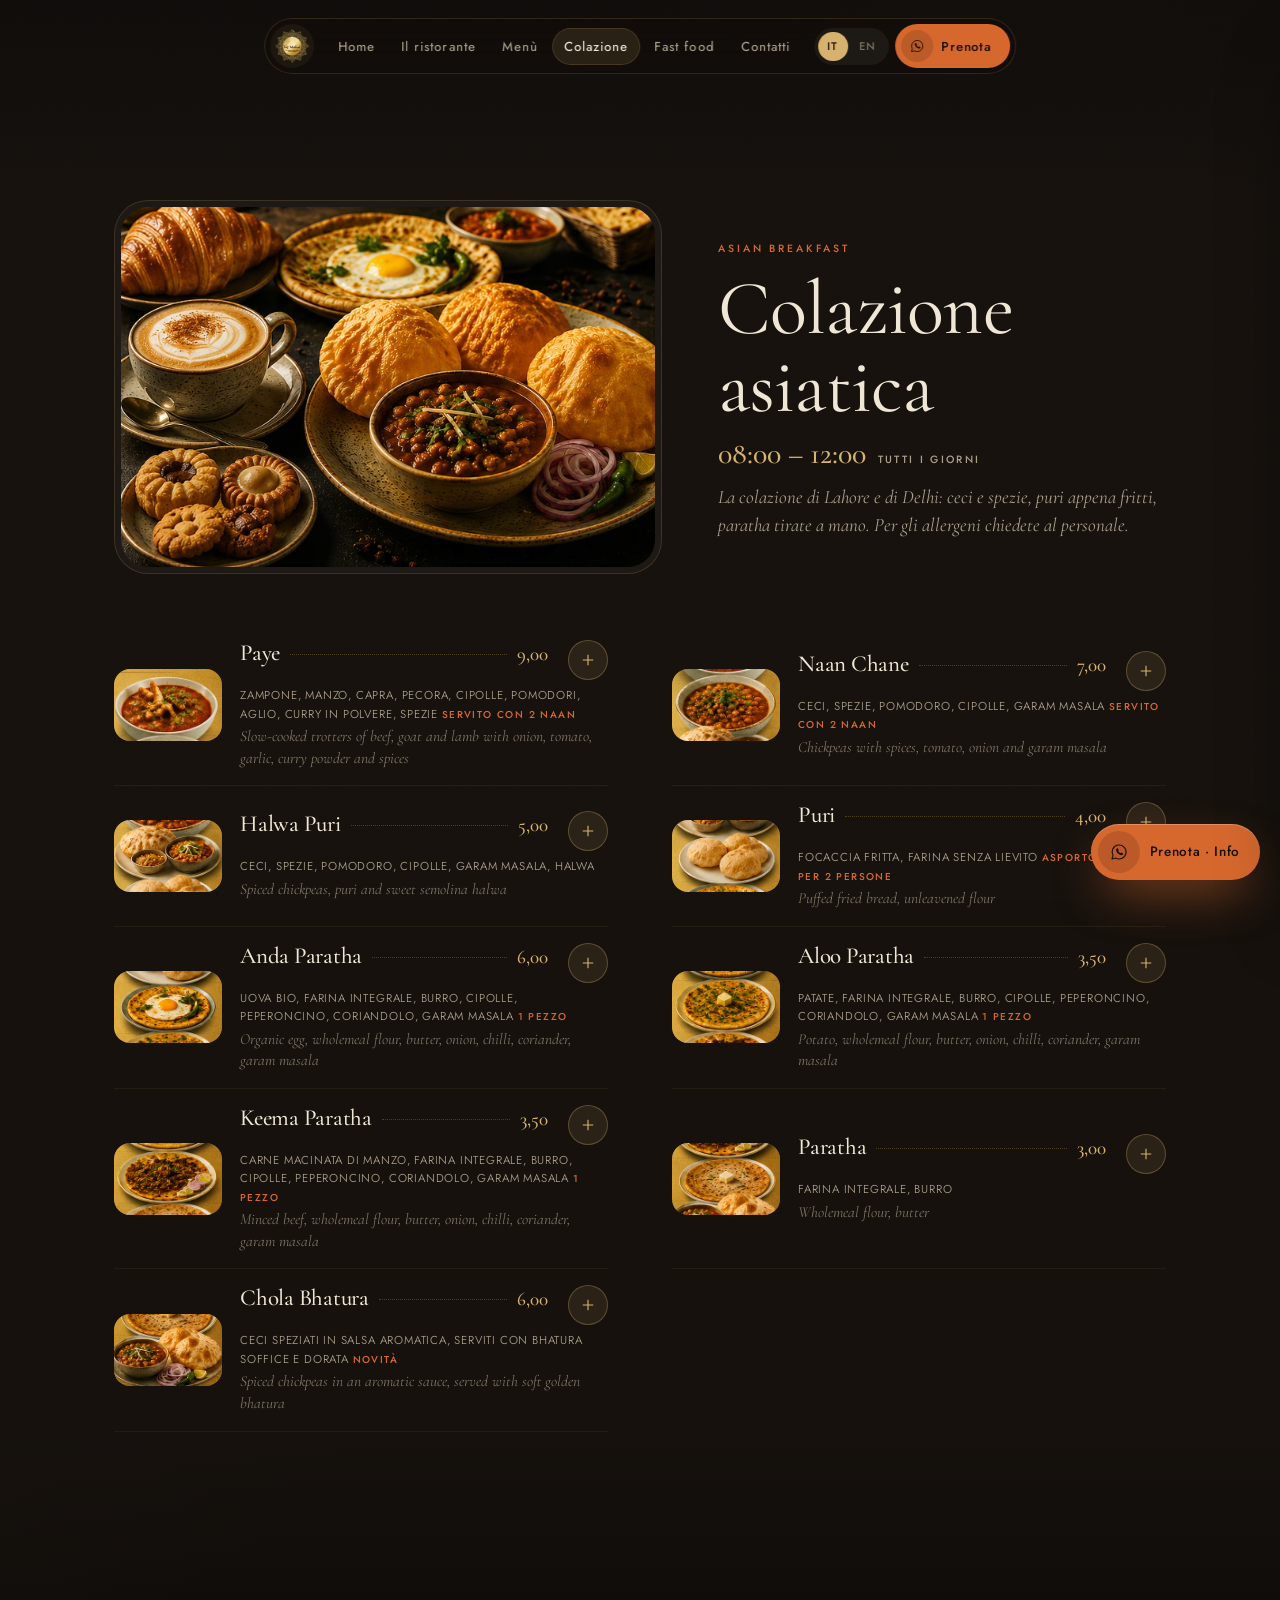
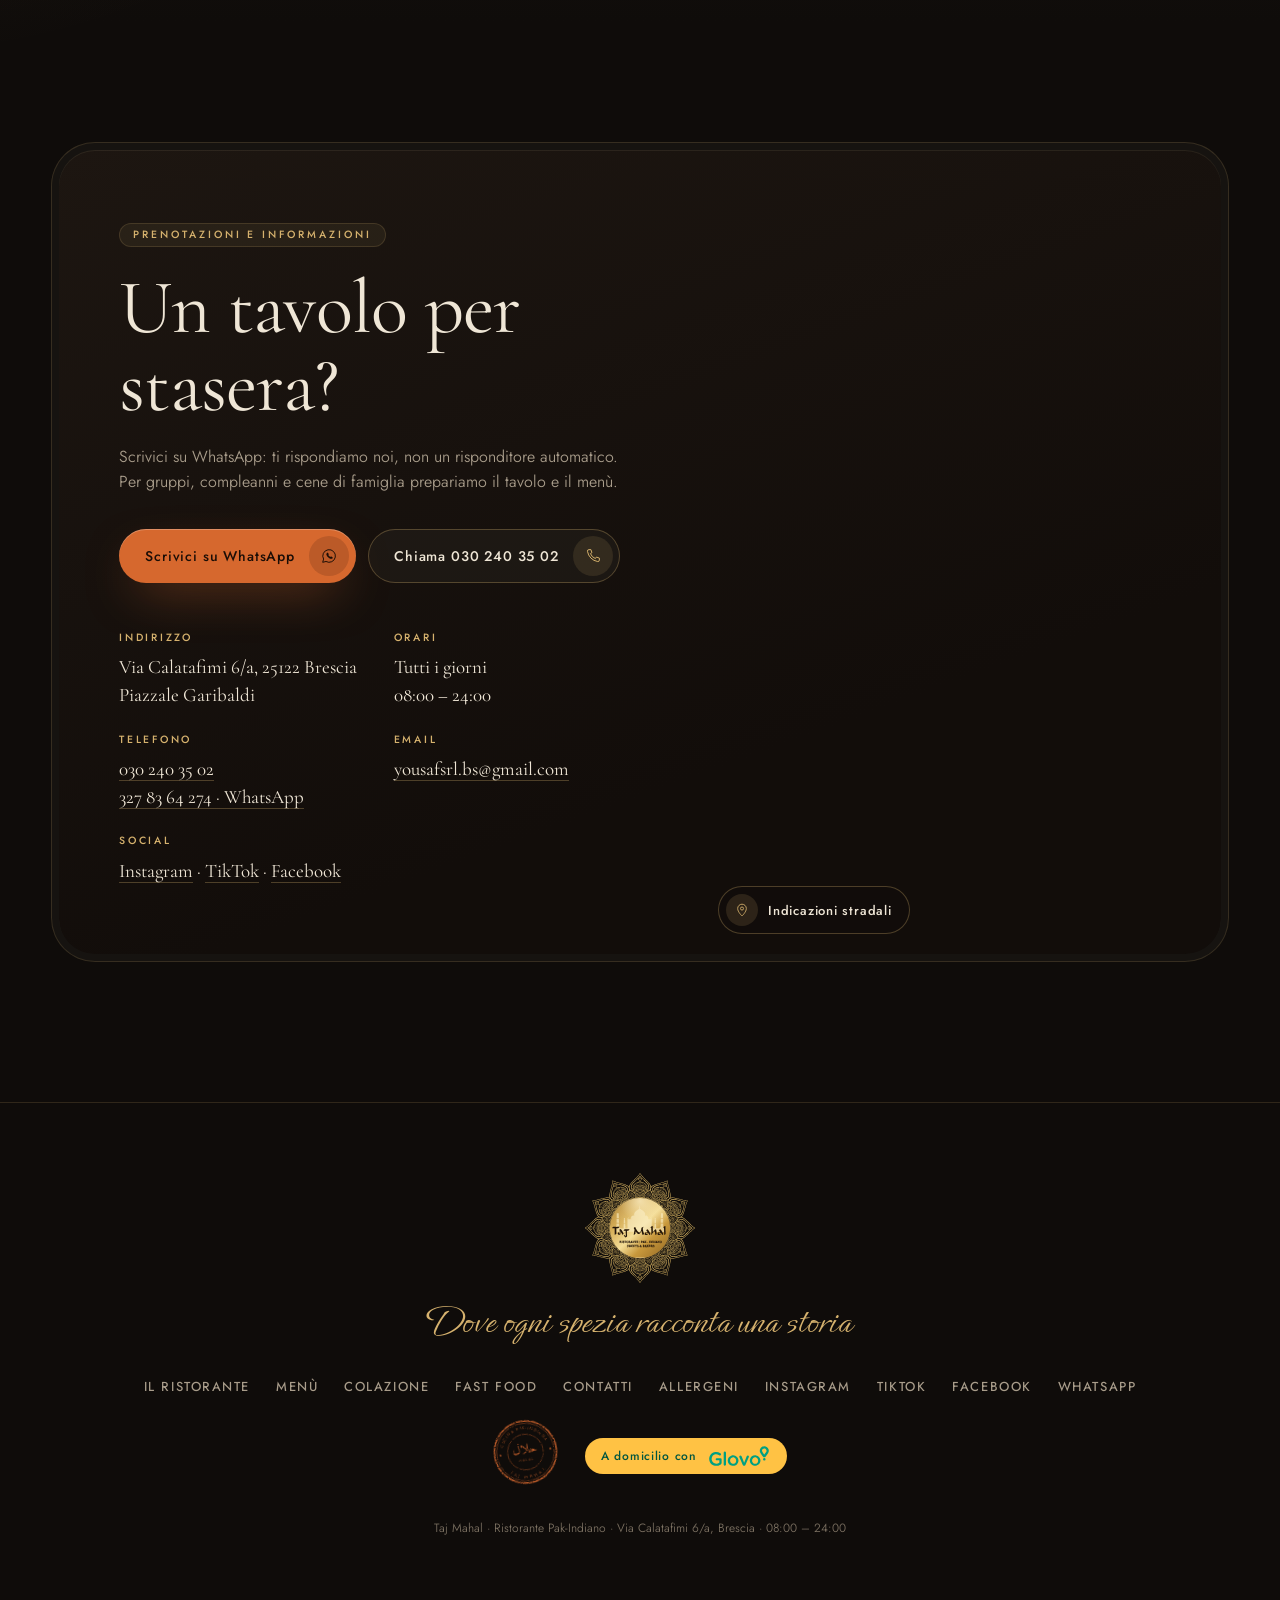
==== commit 414eabe0: "Colazione: Puri per l'asporto, 4,00 € minimo per 2 persone Co-Authored-By: Claude Opus 5.5 <noreply@" ====
--- a/colazione.html
+++ b/colazione.html
@@ -9,7 +9,7 @@
 <meta name="theme-color" content="#0f0c0a">
 <link rel="icon" href="img/logo_oro.svg">
 <link rel="preload" href="fonts/cormorant.ttf" as="font" crossorigin>
-<link rel="stylesheet" href="stile.css?v=13">
+<link rel="stylesheet" href="stile.css?v=14">
 </head>
 <body class="pag-colazione">
 <div class="grana" aria-hidden="true"></div>
@@ -25,7 +25,7 @@
   <a class="velo-wa" href="https://wa.me/393278364274?text=Ciao%20Taj%20Mahal%2C%20vorrei%20prenotare%20un%20tavolo" target="_blank" rel="noopener" data-en="Book on WhatsApp">Prenota su WhatsApp</a>
 </div>
 
-<section class="menu sola"><div class="mn-corpo"><section class="sz colazione" id="top"><header class="cz-testa"><div class="cz-scena"><img src="img/colazione/scena.webp" alt="Colazione asiatica al Taj Mahal: puri, chole, paratha all’uovo e chai" loading="lazy"></div><div><span class="sopra" data-en="Colazione asiatica">Asian breakfast</span><h1 data-en="Asian breakfast">Colazione asiatica</h1><p class="cz-ore"><b>08:00 – 12:00</b><span data-en="every day">tutti i giorni</span></p><p class="sz-intro" data-en="The breakfast of Lahore and Delhi: chickpeas and spices, puri straight from the oil, paratha rolled by hand. For allergens, ask our staff.">La colazione di Lahore e di Delhi: ceci e spezie, puri appena fritti, paratha tirate a mano. Per gli allergeni chiedete al personale.</p></div></header><ul class="cz-lista"><li class="cz-voce"><span class="cz-foto"><img src="img/colazione/paye.webp" alt="Paye" loading="lazy"></span><div class="vt"><div class="vr"><h4>Paye</h4><span class="vp"></span><b>9,00</b><button class="agg" data-id="c-paye" data-nome="Paye (colazione)" data-prezzo="9.00" aria-label="Aggiungi Paye (colazione) all’ordine"><svg viewBox="0 0 24 24" aria-hidden="true"><path d="M12 5v14M5 12h14" fill="none" stroke="currentColor" stroke-width="1.5"/></svg></button></div><p class="it">Zampone, manzo, capra, pecora, cipolle, pomodori, aglio, curry in polvere, spezie <span class="nota" data-en="Served with 2 naan">Servito con 2 naan</span></p><p class="en">Slow-cooked trotters of beef, goat and lamb with onion, tomato, garlic, curry powder and spices</p></div></li><li class="cz-voce"><span class="cz-foto"><img src="img/colazione/naan_chane.webp" alt="Naan Chane" loading="lazy"></span><div class="vt"><div class="vr"><h4>Naan Chane</h4><span class="vp"></span><b>7,00</b><button class="agg" data-id="c-naan_chane" data-nome="Naan Chane (colazione)" data-prezzo="7.00" aria-label="Aggiungi Naan Chane (colazione) all’ordine"><svg viewBox="0 0 24 24" aria-hidden="true"><path d="M12 5v14M5 12h14" fill="none" stroke="currentColor" stroke-width="1.5"/></svg></button></div><p class="it">Ceci, spezie, pomodoro, cipolle, garam masala <span class="nota" data-en="Served with 2 naan">Servito con 2 naan</span></p><p class="en">Chickpeas with spices, tomato, onion and garam masala</p></div></li><li class="cz-voce"><span class="cz-foto"><img src="img/colazione/halwa_puri.webp" alt="Halwa Puri" loading="lazy"></span><div class="vt"><div class="vr"><h4>Halwa Puri</h4><span class="vp"></span><b>5,00</b><button class="agg" data-id="c-halwa_puri" data-nome="Halwa Puri (colazione)" data-prezzo="5.00" aria-label="Aggiungi Halwa Puri (colazione) all’ordine"><svg viewBox="0 0 24 24" aria-hidden="true"><path d="M12 5v14M5 12h14" fill="none" stroke="currentColor" stroke-width="1.5"/></svg></button></div><p class="it">Ceci, spezie, pomodoro, cipolle, garam masala, halwa</p><p class="en">Spiced chickpeas, puri and sweet semolina halwa</p></div></li><li class="cz-voce"><span class="cz-foto"><img src="img/colazione/puri.webp" alt="Puri" loading="lazy"></span><div class="vt"><div class="vr"><h4>Puri</h4><span class="vp"></span><b>2,00</b><button class="agg" data-id="c-puri" data-nome="Puri (colazione)" data-prezzo="2.00" aria-label="Aggiungi Puri (colazione) all’ordine"><svg viewBox="0 0 24 24" aria-hidden="true"><path d="M12 5v14M5 12h14" fill="none" stroke="currentColor" stroke-width="1.5"/></svg></button></div><p class="it">Focaccia fritta, farina senza lievito</p><p class="en">Puffed fried bread, unleavened flour</p></div></li><li class="cz-voce"><span class="cz-foto"><img src="img/colazione/anda_pratha.webp" alt="Anda Paratha" loading="lazy"></span><div class="vt"><div class="vr"><h4>Anda Paratha</h4><span class="vp"></span><b>6,00</b><button class="agg" data-id="c-anda_pratha" data-nome="Anda Paratha (colazione)" data-prezzo="6.00" aria-label="Aggiungi Anda Paratha (colazione) all’ordine"><svg viewBox="0 0 24 24" aria-hidden="true"><path d="M12 5v14M5 12h14" fill="none" stroke="currentColor" stroke-width="1.5"/></svg></button></div><p class="it">Uova bio, farina integrale, burro, cipolle, peperoncino, coriandolo, garam masala <span class="nota" data-en="1 piece">1 pezzo</span></p><p class="en">Organic egg, wholemeal flour, butter, onion, chilli, coriander, garam masala</p></div></li><li class="cz-voce"><span class="cz-foto"><img src="img/colazione/aloo_pratha.webp" alt="Aloo Paratha" loading="lazy"></span><div class="vt"><div class="vr"><h4>Aloo Paratha</h4><span class="vp"></span><b>3,50</b><button class="agg" data-id="c-aloo_pratha" data-nome="Aloo Paratha (colazione)" data-prezzo="3.50" aria-label="Aggiungi Aloo Paratha (colazione) all’ordine"><svg viewBox="0 0 24 24" aria-hidden="true"><path d="M12 5v14M5 12h14" fill="none" stroke="currentColor" stroke-width="1.5"/></svg></button></div><p class="it">Patate, farina integrale, burro, cipolle, peperoncino, coriandolo, garam masala <span class="nota" data-en="1 piece">1 pezzo</span></p><p class="en">Potato, wholemeal flour, butter, onion, chilli, coriander, garam masala</p></div></li><li class="cz-voce"><span class="cz-foto"><img src="img/colazione/keema_pratha.webp" alt="Keema Paratha" loading="lazy"></span><div class="vt"><div class="vr"><h4>Keema Paratha</h4><span class="vp"></span><b>3,50</b><button class="agg" data-id="c-keema_pratha" data-nome="Keema Paratha (colazione)" data-prezzo="3.50" aria-label="Aggiungi Keema Paratha (colazione) all’ordine"><svg viewBox="0 0 24 24" aria-hidden="true"><path d="M12 5v14M5 12h14" fill="none" stroke="currentColor" stroke-width="1.5"/></svg></button></div><p class="it">Carne macinata di manzo, farina integrale, burro, cipolle, peperoncino, coriandolo, garam masala <span class="nota" data-en="1 piece">1 pezzo</span></p><p class="en">Minced beef, wholemeal flour, butter, onion, chilli, coriander, garam masala</p></div></li><li class="cz-voce"><span class="cz-foto"><img src="img/colazione/pratha.webp" alt="Paratha" loading="lazy"></span><div class="vt"><div class="vr"><h4>Paratha</h4><span class="vp"></span><b>3,00</b><button class="agg" data-id="c-pratha" data-nome="Paratha (colazione)" data-prezzo="3.00" aria-label="Aggiungi Paratha (colazione) all’ordine"><svg viewBox="0 0 24 24" aria-hidden="true"><path d="M12 5v14M5 12h14" fill="none" stroke="currentColor" stroke-width="1.5"/></svg></button></div><p class="it">Farina integrale, burro</p><p class="en">Wholemeal flour, butter</p></div></li><li class="cz-voce"><span class="cz-foto"><img src="img/colazione/chola_bhatura.webp" alt="Chola Bhatura" loading="lazy"></span><div class="vt"><div class="vr"><h4>Chola Bhatura</h4><span class="vp"></span><b>6,00</b><button class="agg" data-id="c-chola_bhatura" data-nome="Chola Bhatura (colazione)" data-prezzo="6.00" aria-label="Aggiungi Chola Bhatura (colazione) all’ordine"><svg viewBox="0 0 24 24" aria-hidden="true"><path d="M12 5v14M5 12h14" fill="none" stroke="currentColor" stroke-width="1.5"/></svg></button></div><p class="it">Ceci speziati in salsa aromatica, serviti con bhatura soffice e dorata <span class="nota" data-en="New">Novità</span></p><p class="en">Spiced chickpeas in an aromatic sauce, served with soft golden bhatura</p></div></li></ul></section></div></section>
+<section class="menu sola"><div class="mn-corpo"><section class="sz colazione" id="top"><header class="cz-testa"><div class="cz-scena"><img src="img/colazione/scena.webp" alt="Colazione asiatica al Taj Mahal: puri, chole, paratha all’uovo e chai" loading="lazy"></div><div><span class="sopra" data-en="Colazione asiatica">Asian breakfast</span><h1 data-en="Asian breakfast">Colazione asiatica</h1><p class="cz-ore"><b>08:00 – 12:00</b><span data-en="every day">tutti i giorni</span></p><p class="sz-intro" data-en="The breakfast of Lahore and Delhi: chickpeas and spices, puri straight from the oil, paratha rolled by hand. For allergens, ask our staff.">La colazione di Lahore e di Delhi: ceci e spezie, puri appena fritti, paratha tirate a mano. Per gli allergeni chiedete al personale.</p></div></header><ul class="cz-lista"><li class="cz-voce"><span class="cz-foto"><img src="img/colazione/paye.webp" alt="Paye" loading="lazy"></span><div class="vt"><div class="vr"><h4>Paye</h4><span class="vp"></span><b>9,00</b><button class="agg" data-id="c-paye" data-nome="Paye (colazione)" data-prezzo="9.00" aria-label="Aggiungi Paye (colazione) all’ordine"><svg viewBox="0 0 24 24" aria-hidden="true"><path d="M12 5v14M5 12h14" fill="none" stroke="currentColor" stroke-width="1.5"/></svg></button></div><p class="it">Zampone, manzo, capra, pecora, cipolle, pomodori, aglio, curry in polvere, spezie <span class="nota" data-en="Served with 2 naan">Servito con 2 naan</span></p><p class="en">Slow-cooked trotters of beef, goat and lamb with onion, tomato, garlic, curry powder and spices</p></div></li><li class="cz-voce"><span class="cz-foto"><img src="img/colazione/naan_chane.webp" alt="Naan Chane" loading="lazy"></span><div class="vt"><div class="vr"><h4>Naan Chane</h4><span class="vp"></span><b>7,00</b><button class="agg" data-id="c-naan_chane" data-nome="Naan Chane (colazione)" data-prezzo="7.00" aria-label="Aggiungi Naan Chane (colazione) all’ordine"><svg viewBox="0 0 24 24" aria-hidden="true"><path d="M12 5v14M5 12h14" fill="none" stroke="currentColor" stroke-width="1.5"/></svg></button></div><p class="it">Ceci, spezie, pomodoro, cipolle, garam masala <span class="nota" data-en="Served with 2 naan">Servito con 2 naan</span></p><p class="en">Chickpeas with spices, tomato, onion and garam masala</p></div></li><li class="cz-voce"><span class="cz-foto"><img src="img/colazione/halwa_puri.webp" alt="Halwa Puri" loading="lazy"></span><div class="vt"><div class="vr"><h4>Halwa Puri</h4><span class="vp"></span><b>5,00</b><button class="agg" data-id="c-halwa_puri" data-nome="Halwa Puri (colazione)" data-prezzo="5.00" aria-label="Aggiungi Halwa Puri (colazione) all’ordine"><svg viewBox="0 0 24 24" aria-hidden="true"><path d="M12 5v14M5 12h14" fill="none" stroke="currentColor" stroke-width="1.5"/></svg></button></div><p class="it">Ceci, spezie, pomodoro, cipolle, garam masala, halwa</p><p class="en">Spiced chickpeas, puri and sweet semolina halwa</p></div></li><li class="cz-voce"><span class="cz-foto"><img src="img/colazione/puri.webp" alt="Puri" loading="lazy"></span><div class="vt"><div class="vr"><h4>Puri</h4><span class="vp"></span><b>4,00</b><button class="agg" data-id="c-puri" data-nome="Puri per 2 persone (colazione)" data-prezzo="4.00" aria-label="Aggiungi Puri per 2 persone (colazione) all’ordine"><svg viewBox="0 0 24 24" aria-hidden="true"><path d="M12 5v14M5 12h14" fill="none" stroke="currentColor" stroke-width="1.5"/></svg></button></div><p class="it">Focaccia fritta, farina senza lievito <span class="nota" data-en="Takeaway: minimum for 2 people">Asporto: minimo per 2 persone</span></p><p class="en">Puffed fried bread, unleavened flour</p></div></li><li class="cz-voce"><span class="cz-foto"><img src="img/colazione/anda_pratha.webp" alt="Anda Paratha" loading="lazy"></span><div class="vt"><div class="vr"><h4>Anda Paratha</h4><span class="vp"></span><b>6,00</b><button class="agg" data-id="c-anda_pratha" data-nome="Anda Paratha (colazione)" data-prezzo="6.00" aria-label="Aggiungi Anda Paratha (colazione) all’ordine"><svg viewBox="0 0 24 24" aria-hidden="true"><path d="M12 5v14M5 12h14" fill="none" stroke="currentColor" stroke-width="1.5"/></svg></button></div><p class="it">Uova bio, farina integrale, burro, cipolle, peperoncino, coriandolo, garam masala <span class="nota" data-en="1 piece">1 pezzo</span></p><p class="en">Organic egg, wholemeal flour, butter, onion, chilli, coriander, garam masala</p></div></li><li class="cz-voce"><span class="cz-foto"><img src="img/colazione/aloo_pratha.webp" alt="Aloo Paratha" loading="lazy"></span><div class="vt"><div class="vr"><h4>Aloo Paratha</h4><span class="vp"></span><b>3,50</b><button class="agg" data-id="c-aloo_pratha" data-nome="Aloo Paratha (colazione)" data-prezzo="3.50" aria-label="Aggiungi Aloo Paratha (colazione) all’ordine"><svg viewBox="0 0 24 24" aria-hidden="true"><path d="M12 5v14M5 12h14" fill="none" stroke="currentColor" stroke-width="1.5"/></svg></button></div><p class="it">Patate, farina integrale, burro, cipolle, peperoncino, coriandolo, garam masala <span class="nota" data-en="1 piece">1 pezzo</span></p><p class="en">Potato, wholemeal flour, butter, onion, chilli, coriander, garam masala</p></div></li><li class="cz-voce"><span class="cz-foto"><img src="img/colazione/keema_pratha.webp" alt="Keema Paratha" loading="lazy"></span><div class="vt"><div class="vr"><h4>Keema Paratha</h4><span class="vp"></span><b>3,50</b><button class="agg" data-id="c-keema_pratha" data-nome="Keema Paratha (colazione)" data-prezzo="3.50" aria-label="Aggiungi Keema Paratha (colazione) all’ordine"><svg viewBox="0 0 24 24" aria-hidden="true"><path d="M12 5v14M5 12h14" fill="none" stroke="currentColor" stroke-width="1.5"/></svg></button></div><p class="it">Carne macinata di manzo, farina integrale, burro, cipolle, peperoncino, coriandolo, garam masala <span class="nota" data-en="1 piece">1 pezzo</span></p><p class="en">Minced beef, wholemeal flour, butter, onion, chilli, coriander, garam masala</p></div></li><li class="cz-voce"><span class="cz-foto"><img src="img/colazione/pratha.webp" alt="Paratha" loading="lazy"></span><div class="vt"><div class="vr"><h4>Paratha</h4><span class="vp"></span><b>3,00</b><button class="agg" data-id="c-pratha" data-nome="Paratha (colazione)" data-prezzo="3.00" aria-label="Aggiungi Paratha (colazione) all’ordine"><svg viewBox="0 0 24 24" aria-hidden="true"><path d="M12 5v14M5 12h14" fill="none" stroke="currentColor" stroke-width="1.5"/></svg></button></div><p class="it">Farina integrale, burro</p><p class="en">Wholemeal flour, butter</p></div></li><li class="cz-voce"><span class="cz-foto"><img src="img/colazione/chola_bhatura.webp" alt="Chola Bhatura" loading="lazy"></span><div class="vt"><div class="vr"><h4>Chola Bhatura</h4><span class="vp"></span><b>6,00</b><button class="agg" data-id="c-chola_bhatura" data-nome="Chola Bhatura (colazione)" data-prezzo="6.00" aria-label="Aggiungi Chola Bhatura (colazione) all’ordine"><svg viewBox="0 0 24 24" aria-hidden="true"><path d="M12 5v14M5 12h14" fill="none" stroke="currentColor" stroke-width="1.5"/></svg></button></div><p class="it">Ceci speziati in salsa aromatica, serviti con bhatura soffice e dorata <span class="nota" data-en="New">Novità</span></p><p class="en">Spiced chickpeas in an aromatic sauce, served with soft golden bhatura</p></div></li></ul></section></div></section>
 
 <section class="prenota" id="dove">
   <div class="pr-guscio rivela"><div class="pr-nucleo">
@@ -73,13 +73,13 @@
       <label class="car-campo"><span data-en="Pick up time (e.g. 20:30)">Orario di ritiro (es. 20:30)</span><input name="orario" inputmode="numeric"></label>
       <label class="car-campo car-bibita"><span data-en="Fast food: drink and sauces">Fast food: bibita e salse</span><input name="bibita" placeholder="Coca-Cola, ketchup…"></label>
       <label class="car-campo"><span data-en="Notes, intolerances">Note, intolleranze</span><textarea name="note" rows="2"></textarea></label>
-      <p class="car-paga" data-en="Pick up at the restaurant, Via Calatafimi 6/a: we confirm order and time on WhatsApp, you pay when you collect. Home delivery only with Glovo.">Ritiro al ristorante, Via Calatafimi 6/a: ti confermiamo ordine e orario su WhatsApp, paghi quando ritiri. A domicilio solo con Glovo.</p>
+      <p class="car-paga" data-en="Pick up at the restaurant, Via Calatafimi 6/a: we confirm order and time on WhatsApp, you pay when you collect, cash or card. Home delivery only with Glovo.">Ritiro al ristorante, Via Calatafimi 6/a: ti confermiamo ordine e orario su WhatsApp, paghi quando ritiri, in contanti o con carta. A domicilio solo con Glovo.</p>
       <div class="car-glovo"><a class="glovo" href="https://glovoapp.com/it/it/brescia/stores/ristorante-taj-mahal-vbs" target="_blank" rel="noopener"><span data-en="Delivered by">A domicilio con</span><img src="img/marchi/glovo_verde.svg" alt="Glovo"></a></div>
       <button class="btn pieno car-invia" type="submit"><span data-en="Send the order on WhatsApp">Invia l’ordine su WhatsApp</span><i><svg viewBox="0 0 24 24" aria-hidden="true"><path d="M3.6 20.4l1.2-4.3A8.4 8.4 0 1 1 8 19.3z" fill="none" stroke="currentColor" stroke-width="1.3" stroke-linejoin="round"/><path d="M9 8.2c.3-.6.6-.6.9-.6h.5c.2 0 .4.1.5.4l.7 1.6c.1.2 0 .5-.1.6l-.5.6c.6 1.1 1.5 2 2.7 2.6l.6-.6c.2-.2.4-.2.6-.1l1.6.7c.2.1.4.3.3.6v.5c0 .4-.3.9-.8 1.1-.7.3-1.9.3-3.6-.6-1.6-.9-3-2.4-3.6-3.9-.5-1.3-.3-2.3.2-2.9z" fill="currentColor"/></svg></i></button>
     </form>
   </div>
 </aside>
 <a class="wa-fisso" href="https://wa.me/393278364274?text=Ciao%20Taj%20Mahal%2C%20vorrei%20prenotare%20un%20tavolo" target="_blank" rel="noopener" aria-label="Prenota o chiedi informazioni su WhatsApp"><i><svg viewBox="0 0 24 24" aria-hidden="true"><path d="M3.6 20.4l1.2-4.3A8.4 8.4 0 1 1 8 19.3z" fill="none" stroke="currentColor" stroke-width="1.3" stroke-linejoin="round"/><path d="M9 8.2c.3-.6.6-.6.9-.6h.5c.2 0 .4.1.5.4l.7 1.6c.1.2 0 .5-.1.6l-.5.6c.6 1.1 1.5 2 2.7 2.6l.6-.6c.2-.2.4-.2.6-.1l1.6.7c.2.1.4.3.3.6v.5c0 .4-.3.9-.8 1.1-.7.3-1.9.3-3.6-.6-1.6-.9-3-2.4-3.6-3.9-.5-1.3-.3-2.3.2-2.9z" fill="currentColor"/></svg></i><span data-en="Book · Info">Prenota · Info</span></a>
-<script src="vita.js?v=13" defer></script>
+<script src="vita.js?v=14" defer></script>
 </body>
 </html>
--- a/stile.css
+++ b/stile.css
@@ -538,3 +538,4 @@
 
 /* carrello: Glovo per il domicilio, staccato dal pulsante WhatsApp */
 .car-glovo { margin: .2rem 0 1.4rem; }
+.car-lista b { font-variant-numeric: lining-nums; font-feature-settings: "lnum" 1; }
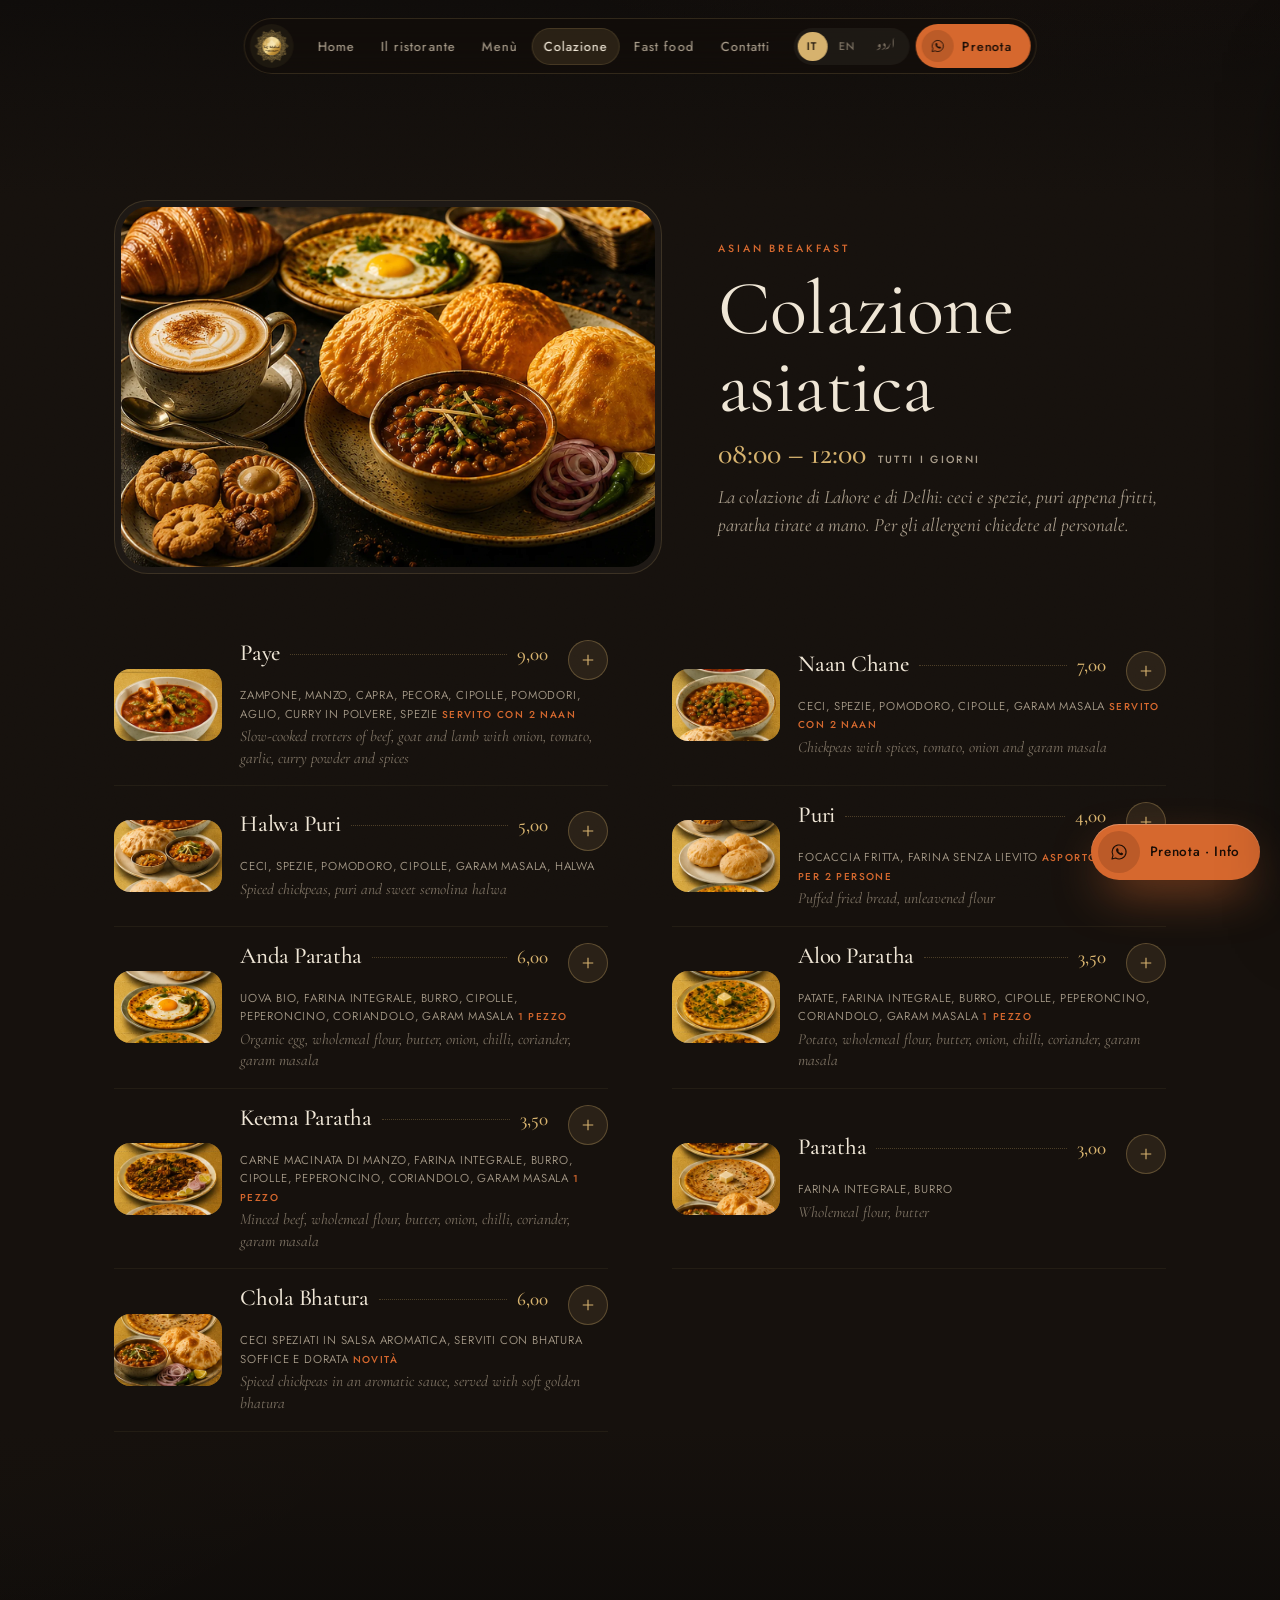
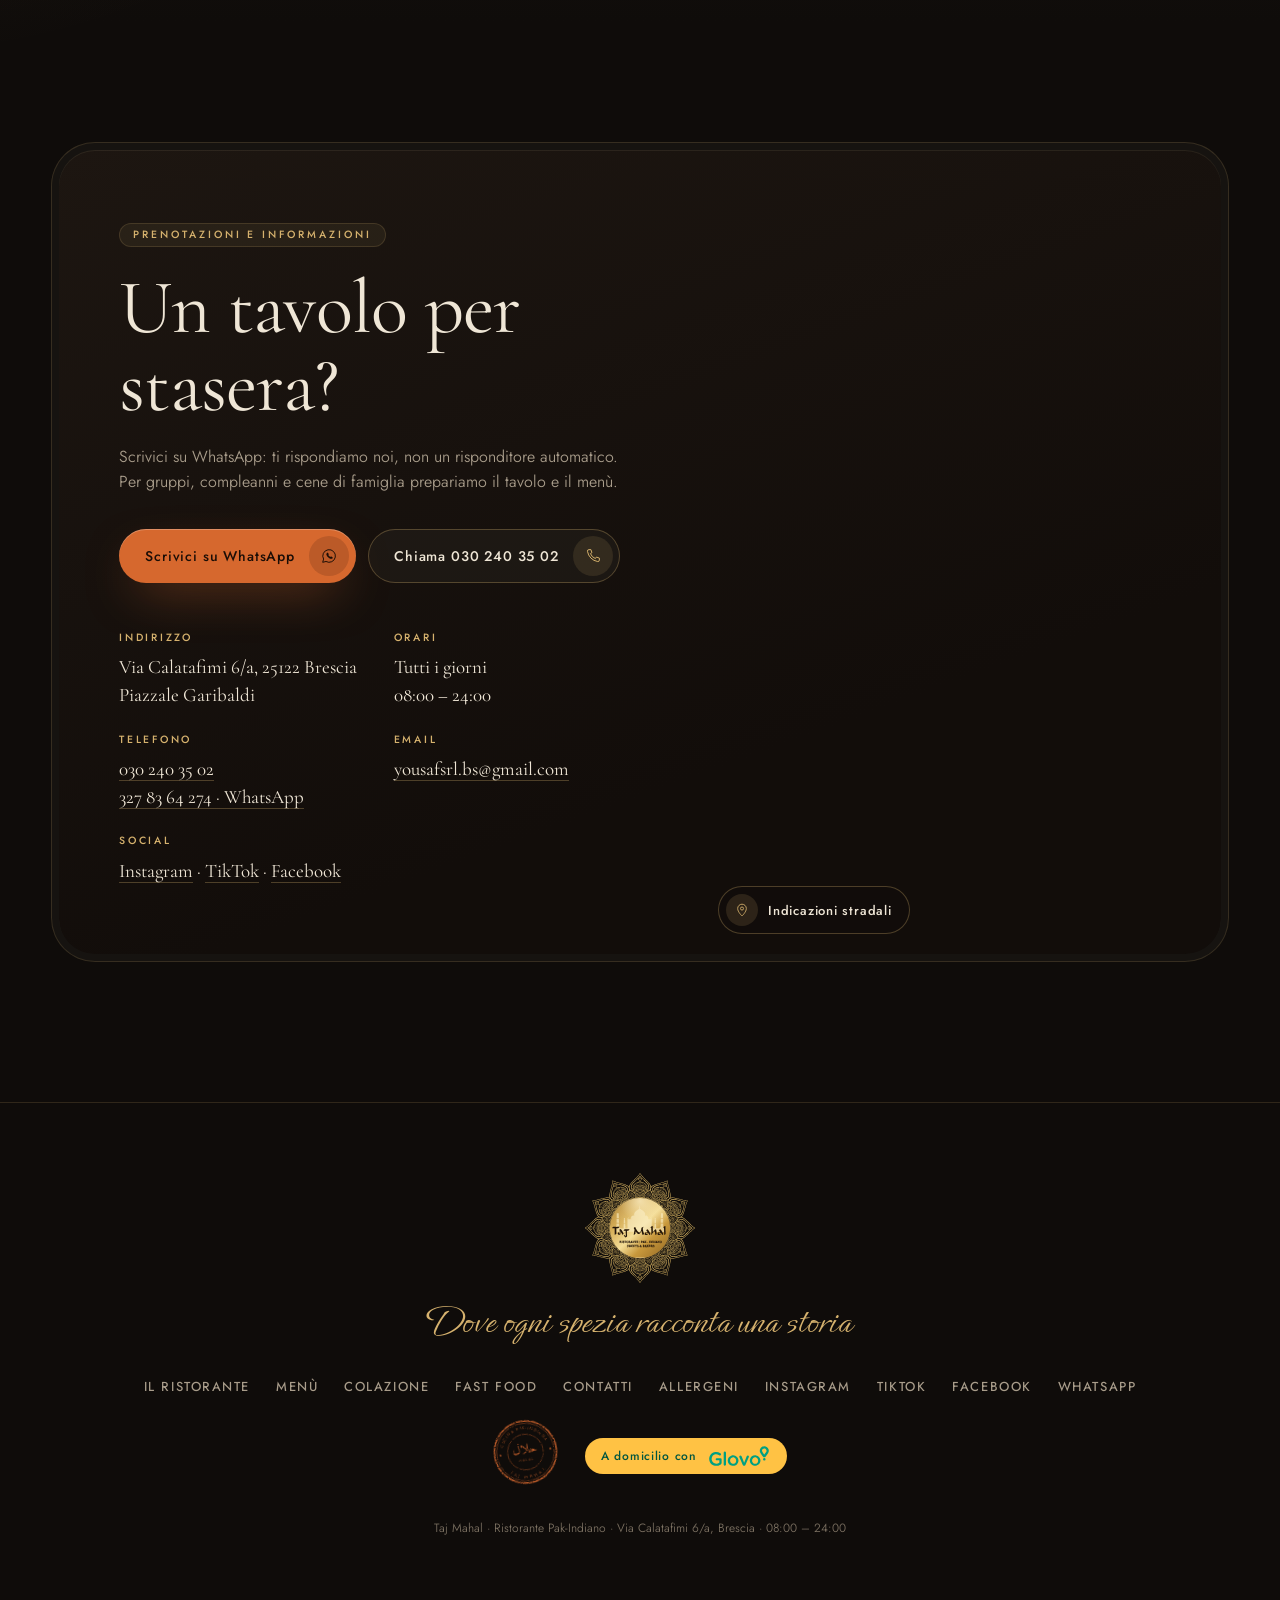
==== commit 4ee619b7: "Terza lingua: urdu (اردو), testi da destra a sinistra, carne halal indicata Co-Authored-By: Claude O" ====
--- a/colazione.html
+++ b/colazione.html
@@ -9,51 +9,51 @@
 <meta name="theme-color" content="#0f0c0a">
 <link rel="icon" href="img/logo_oro.svg">
 <link rel="preload" href="fonts/cormorant.ttf" as="font" crossorigin>
-<link rel="stylesheet" href="stile.css?v=14">
+<link rel="stylesheet" href="stile.css?v=16">
 </head>
 <body class="pag-colazione">
 <div class="grana" aria-hidden="true"></div>
 <nav class="isola" aria-label="Navigazione">
   <a class="isola-logo" href="index.html" aria-label="Taj Mahal, Home"><img src="img/logo_oro.svg" alt=""></a>
-  <div class="isola-link"><a href="index.html" data-en="Home">Home</a><a href="ristorante.html" data-en="The restaurant">Il ristorante</a><a href="menu.html" data-en="Menu">Menù</a><a href="colazione.html" class="attivo" aria-current="page" data-en="Breakfast">Colazione</a><a href="fastfood.html" data-en="Fast food">Fast food</a><a href="contatti.html" data-en="Contact">Contatti</a></div>
-  <button class="lingua" aria-label="English / Italiano"><span class="l-it">IT</span><span class="l-en">EN</span></button>
-  <a class="isola-wa" href="https://wa.me/393278364274?text=Ciao%20Taj%20Mahal%2C%20vorrei%20prenotare%20un%20tavolo" target="_blank" rel="noopener"><i><svg viewBox="0 0 24 24" aria-hidden="true"><path d="M3.6 20.4l1.2-4.3A8.4 8.4 0 1 1 8 19.3z" fill="none" stroke="currentColor" stroke-width="1.3" stroke-linejoin="round"/><path d="M9 8.2c.3-.6.6-.6.9-.6h.5c.2 0 .4.1.5.4l.7 1.6c.1.2 0 .5-.1.6l-.5.6c.6 1.1 1.5 2 2.7 2.6l.6-.6c.2-.2.4-.2.6-.1l1.6.7c.2.1.4.3.3.6v.5c0 .4-.3.9-.8 1.1-.7.3-1.9.3-3.6-.6-1.6-.9-3-2.4-3.6-3.9-.5-1.3-.3-2.3.2-2.9z" fill="currentColor"/></svg></i><span data-en="Book">Prenota</span></a>
+  <div class="isola-link"><a href="index.html" data-en="Home" data-ur="ہوم">Home</a><a href="ristorante.html" data-en="The restaurant" data-ur="ریسٹورنٹ">Il ristorante</a><a href="menu.html" data-en="Menu" data-ur="مینو">Menù</a><a href="colazione.html" class="attivo" aria-current="page" data-en="Breakfast" data-ur="ناشتہ">Colazione</a><a href="fastfood.html" data-en="Fast food" data-ur="فاسٹ فوڈ">Fast food</a><a href="contatti.html" data-en="Contact" data-ur="رابطہ">Contatti</a></div>
+  <div class="lingua" role="group" aria-label="Lingua / Language / زبان"><button class="l-it" data-l="it" lang="it">IT</button><button class="l-en" data-l="en" lang="en">EN</button><button class="l-ur" data-l="ur" lang="ur">اردو</button></div>
+  <a class="isola-wa" href="https://wa.me/393278364274?text=Ciao%20Taj%20Mahal%2C%20vorrei%20prenotare%20un%20tavolo" target="_blank" rel="noopener"><i><svg viewBox="0 0 24 24" aria-hidden="true"><path d="M3.6 20.4l1.2-4.3A8.4 8.4 0 1 1 8 19.3z" fill="none" stroke="currentColor" stroke-width="1.3" stroke-linejoin="round"/><path d="M9 8.2c.3-.6.6-.6.9-.6h.5c.2 0 .4.1.5.4l.7 1.6c.1.2 0 .5-.1.6l-.5.6c.6 1.1 1.5 2 2.7 2.6l.6-.6c.2-.2.4-.2.6-.1l1.6.7c.2.1.4.3.3.6v.5c0 .4-.3.9-.8 1.1-.7.3-1.9.3-3.6-.6-1.6-.9-3-2.4-3.6-3.9-.5-1.3-.3-2.3.2-2.9z" fill="currentColor"/></svg></i><span data-en="Book" data-ur="بکنگ">Prenota</span></a>
   <button class="hamb" aria-label="Menù di navigazione" aria-expanded="false"><span></span><span></span></button>
 </nav>
 <div class="velo" aria-hidden="true">
-  <a href="index.html" data-en="Home">Home</a><a href="ristorante.html" data-en="The restaurant">Il ristorante</a><a href="menu.html" data-en="Menu">Menù</a><a href="colazione.html" class="attivo" aria-current="page" data-en="Breakfast">Colazione</a><a href="fastfood.html" data-en="Fast food">Fast food</a><a href="contatti.html" data-en="Contact">Contatti</a>
-  <a class="velo-wa" href="https://wa.me/393278364274?text=Ciao%20Taj%20Mahal%2C%20vorrei%20prenotare%20un%20tavolo" target="_blank" rel="noopener" data-en="Book on WhatsApp">Prenota su WhatsApp</a>
+  <a href="index.html" data-en="Home" data-ur="ہوم">Home</a><a href="ristorante.html" data-en="The restaurant" data-ur="ریسٹورنٹ">Il ristorante</a><a href="menu.html" data-en="Menu" data-ur="مینو">Menù</a><a href="colazione.html" class="attivo" aria-current="page" data-en="Breakfast" data-ur="ناشتہ">Colazione</a><a href="fastfood.html" data-en="Fast food" data-ur="فاسٹ فوڈ">Fast food</a><a href="contatti.html" data-en="Contact" data-ur="رابطہ">Contatti</a>
+  <a class="velo-wa" href="https://wa.me/393278364274?text=Ciao%20Taj%20Mahal%2C%20vorrei%20prenotare%20un%20tavolo" target="_blank" rel="noopener" data-en="Book on WhatsApp" data-ur="واٹس ایپ پر بکنگ کریں">Prenota su WhatsApp</a>
 </div>
 
-<section class="menu sola"><div class="mn-corpo"><section class="sz colazione" id="top"><header class="cz-testa"><div class="cz-scena"><img src="img/colazione/scena.webp" alt="Colazione asiatica al Taj Mahal: puri, chole, paratha all’uovo e chai" loading="lazy"></div><div><span class="sopra" data-en="Colazione asiatica">Asian breakfast</span><h1 data-en="Asian breakfast">Colazione asiatica</h1><p class="cz-ore"><b>08:00 – 12:00</b><span data-en="every day">tutti i giorni</span></p><p class="sz-intro" data-en="The breakfast of Lahore and Delhi: chickpeas and spices, puri straight from the oil, paratha rolled by hand. For allergens, ask our staff.">La colazione di Lahore e di Delhi: ceci e spezie, puri appena fritti, paratha tirate a mano. Per gli allergeni chiedete al personale.</p></div></header><ul class="cz-lista"><li class="cz-voce"><span class="cz-foto"><img src="img/colazione/paye.webp" alt="Paye" loading="lazy"></span><div class="vt"><div class="vr"><h4>Paye</h4><span class="vp"></span><b>9,00</b><button class="agg" data-id="c-paye" data-nome="Paye (colazione)" data-prezzo="9.00" aria-label="Aggiungi Paye (colazione) all’ordine"><svg viewBox="0 0 24 24" aria-hidden="true"><path d="M12 5v14M5 12h14" fill="none" stroke="currentColor" stroke-width="1.5"/></svg></button></div><p class="it">Zampone, manzo, capra, pecora, cipolle, pomodori, aglio, curry in polvere, spezie <span class="nota" data-en="Served with 2 naan">Servito con 2 naan</span></p><p class="en">Slow-cooked trotters of beef, goat and lamb with onion, tomato, garlic, curry powder and spices</p></div></li><li class="cz-voce"><span class="cz-foto"><img src="img/colazione/naan_chane.webp" alt="Naan Chane" loading="lazy"></span><div class="vt"><div class="vr"><h4>Naan Chane</h4><span class="vp"></span><b>7,00</b><button class="agg" data-id="c-naan_chane" data-nome="Naan Chane (colazione)" data-prezzo="7.00" aria-label="Aggiungi Naan Chane (colazione) all’ordine"><svg viewBox="0 0 24 24" aria-hidden="true"><path d="M12 5v14M5 12h14" fill="none" stroke="currentColor" stroke-width="1.5"/></svg></button></div><p class="it">Ceci, spezie, pomodoro, cipolle, garam masala <span class="nota" data-en="Served with 2 naan">Servito con 2 naan</span></p><p class="en">Chickpeas with spices, tomato, onion and garam masala</p></div></li><li class="cz-voce"><span class="cz-foto"><img src="img/colazione/halwa_puri.webp" alt="Halwa Puri" loading="lazy"></span><div class="vt"><div class="vr"><h4>Halwa Puri</h4><span class="vp"></span><b>5,00</b><button class="agg" data-id="c-halwa_puri" data-nome="Halwa Puri (colazione)" data-prezzo="5.00" aria-label="Aggiungi Halwa Puri (colazione) all’ordine"><svg viewBox="0 0 24 24" aria-hidden="true"><path d="M12 5v14M5 12h14" fill="none" stroke="currentColor" stroke-width="1.5"/></svg></button></div><p class="it">Ceci, spezie, pomodoro, cipolle, garam masala, halwa</p><p class="en">Spiced chickpeas, puri and sweet semolina halwa</p></div></li><li class="cz-voce"><span class="cz-foto"><img src="img/colazione/puri.webp" alt="Puri" loading="lazy"></span><div class="vt"><div class="vr"><h4>Puri</h4><span class="vp"></span><b>4,00</b><button class="agg" data-id="c-puri" data-nome="Puri per 2 persone (colazione)" data-prezzo="4.00" aria-label="Aggiungi Puri per 2 persone (colazione) all’ordine"><svg viewBox="0 0 24 24" aria-hidden="true"><path d="M12 5v14M5 12h14" fill="none" stroke="currentColor" stroke-width="1.5"/></svg></button></div><p class="it">Focaccia fritta, farina senza lievito <span class="nota" data-en="Takeaway: minimum for 2 people">Asporto: minimo per 2 persone</span></p><p class="en">Puffed fried bread, unleavened flour</p></div></li><li class="cz-voce"><span class="cz-foto"><img src="img/colazione/anda_pratha.webp" alt="Anda Paratha" loading="lazy"></span><div class="vt"><div class="vr"><h4>Anda Paratha</h4><span class="vp"></span><b>6,00</b><button class="agg" data-id="c-anda_pratha" data-nome="Anda Paratha (colazione)" data-prezzo="6.00" aria-label="Aggiungi Anda Paratha (colazione) all’ordine"><svg viewBox="0 0 24 24" aria-hidden="true"><path d="M12 5v14M5 12h14" fill="none" stroke="currentColor" stroke-width="1.5"/></svg></button></div><p class="it">Uova bio, farina integrale, burro, cipolle, peperoncino, coriandolo, garam masala <span class="nota" data-en="1 piece">1 pezzo</span></p><p class="en">Organic egg, wholemeal flour, butter, onion, chilli, coriander, garam masala</p></div></li><li class="cz-voce"><span class="cz-foto"><img src="img/colazione/aloo_pratha.webp" alt="Aloo Paratha" loading="lazy"></span><div class="vt"><div class="vr"><h4>Aloo Paratha</h4><span class="vp"></span><b>3,50</b><button class="agg" data-id="c-aloo_pratha" data-nome="Aloo Paratha (colazione)" data-prezzo="3.50" aria-label="Aggiungi Aloo Paratha (colazione) all’ordine"><svg viewBox="0 0 24 24" aria-hidden="true"><path d="M12 5v14M5 12h14" fill="none" stroke="currentColor" stroke-width="1.5"/></svg></button></div><p class="it">Patate, farina integrale, burro, cipolle, peperoncino, coriandolo, garam masala <span class="nota" data-en="1 piece">1 pezzo</span></p><p class="en">Potato, wholemeal flour, butter, onion, chilli, coriander, garam masala</p></div></li><li class="cz-voce"><span class="cz-foto"><img src="img/colazione/keema_pratha.webp" alt="Keema Paratha" loading="lazy"></span><div class="vt"><div class="vr"><h4>Keema Paratha</h4><span class="vp"></span><b>3,50</b><button class="agg" data-id="c-keema_pratha" data-nome="Keema Paratha (colazione)" data-prezzo="3.50" aria-label="Aggiungi Keema Paratha (colazione) all’ordine"><svg viewBox="0 0 24 24" aria-hidden="true"><path d="M12 5v14M5 12h14" fill="none" stroke="currentColor" stroke-width="1.5"/></svg></button></div><p class="it">Carne macinata di manzo, farina integrale, burro, cipolle, peperoncino, coriandolo, garam masala <span class="nota" data-en="1 piece">1 pezzo</span></p><p class="en">Minced beef, wholemeal flour, butter, onion, chilli, coriander, garam masala</p></div></li><li class="cz-voce"><span class="cz-foto"><img src="img/colazione/pratha.webp" alt="Paratha" loading="lazy"></span><div class="vt"><div class="vr"><h4>Paratha</h4><span class="vp"></span><b>3,00</b><button class="agg" data-id="c-pratha" data-nome="Paratha (colazione)" data-prezzo="3.00" aria-label="Aggiungi Paratha (colazione) all’ordine"><svg viewBox="0 0 24 24" aria-hidden="true"><path d="M12 5v14M5 12h14" fill="none" stroke="currentColor" stroke-width="1.5"/></svg></button></div><p class="it">Farina integrale, burro</p><p class="en">Wholemeal flour, butter</p></div></li><li class="cz-voce"><span class="cz-foto"><img src="img/colazione/chola_bhatura.webp" alt="Chola Bhatura" loading="lazy"></span><div class="vt"><div class="vr"><h4>Chola Bhatura</h4><span class="vp"></span><b>6,00</b><button class="agg" data-id="c-chola_bhatura" data-nome="Chola Bhatura (colazione)" data-prezzo="6.00" aria-label="Aggiungi Chola Bhatura (colazione) all’ordine"><svg viewBox="0 0 24 24" aria-hidden="true"><path d="M12 5v14M5 12h14" fill="none" stroke="currentColor" stroke-width="1.5"/></svg></button></div><p class="it">Ceci speziati in salsa aromatica, serviti con bhatura soffice e dorata <span class="nota" data-en="New">Novità</span></p><p class="en">Spiced chickpeas in an aromatic sauce, served with soft golden bhatura</p></div></li></ul></section></div></section>
+<section class="menu sola"><div class="mn-corpo"><section class="sz colazione" id="top"><header class="cz-testa"><div class="cz-scena"><img src="img/colazione/scena.webp" alt="Colazione asiatica al Taj Mahal: puri, chole, paratha all’uovo e chai" loading="lazy"></div><div><span class="sopra" data-en="Colazione asiatica">Asian breakfast</span><h1 data-en="Asian breakfast" data-ur="ایشیائی ناشتہ">Colazione asiatica</h1><p class="cz-ore"><b>08:00 – 12:00</b><span data-en="every day" data-ur="روزانہ">tutti i giorni</span></p><p class="sz-intro" data-en="The breakfast of Lahore and Delhi: chickpeas and spices, puri straight from the oil, paratha rolled by hand. For allergens, ask our staff." data-ur="لاہور اور دہلی کا ناشتہ: چنے اور مصالحے، کڑاہی سے نکلی گرم پوریاں، ہاتھ سے بنے پراٹھے۔ الرجی کے بارے میں ہمارے عملے سے پوچھیں۔">La colazione di Lahore e di Delhi: ceci e spezie, puri appena fritti, paratha tirate a mano. Per gli allergeni chiedete al personale.</p></div></header><ul class="cz-lista"><li class="cz-voce"><span class="cz-foto"><img src="img/colazione/paye.webp" alt="Paye" loading="lazy"></span><div class="vt"><div class="vr"><h4>Paye</h4><span class="vp"></span><b>9,00</b><button class="agg" data-id="c-paye" data-nome="Paye (colazione)" data-prezzo="9.00" aria-label="Aggiungi Paye (colazione) all’ordine"><svg viewBox="0 0 24 24" aria-hidden="true"><path d="M12 5v14M5 12h14" fill="none" stroke="currentColor" stroke-width="1.5"/></svg></button></div><p class="it">Zampone, manzo, capra, pecora, cipolle, pomodori, aglio, curry in polvere, spezie <span class="nota" data-en="Served with 2 naan" data-ur="2 نان کے ساتھ">Servito con 2 naan</span></p><p class="en">Slow-cooked trotters of beef, goat and lamb with onion, tomato, garlic, curry powder and spices</p><p class="ur" lang="ur" dir="rtl">گائے، بکرے اور بھیڑ کے پائے، پیاز، ٹماٹر، لہسن، کری پاؤڈر اور مصالحوں کے ساتھ دھیمی آنچ پر پکے</p></div></li><li class="cz-voce"><span class="cz-foto"><img src="img/colazione/naan_chane.webp" alt="Naan Chane" loading="lazy"></span><div class="vt"><div class="vr"><h4>Naan Chane</h4><span class="vp"></span><b>7,00</b><button class="agg" data-id="c-naan_chane" data-nome="Naan Chane (colazione)" data-prezzo="7.00" aria-label="Aggiungi Naan Chane (colazione) all’ordine"><svg viewBox="0 0 24 24" aria-hidden="true"><path d="M12 5v14M5 12h14" fill="none" stroke="currentColor" stroke-width="1.5"/></svg></button></div><p class="it">Ceci, spezie, pomodoro, cipolle, garam masala <span class="nota" data-en="Served with 2 naan" data-ur="2 نان کے ساتھ">Servito con 2 naan</span></p><p class="en">Chickpeas with spices, tomato, onion and garam masala</p><p class="ur" lang="ur" dir="rtl">مصالحوں، ٹماٹر، پیاز اور گرم مصالحے کے ساتھ چنے</p></div></li><li class="cz-voce"><span class="cz-foto"><img src="img/colazione/halwa_puri.webp" alt="Halwa Puri" loading="lazy"></span><div class="vt"><div class="vr"><h4>Halwa Puri</h4><span class="vp"></span><b>5,00</b><button class="agg" data-id="c-halwa_puri" data-nome="Halwa Puri (colazione)" data-prezzo="5.00" aria-label="Aggiungi Halwa Puri (colazione) all’ordine"><svg viewBox="0 0 24 24" aria-hidden="true"><path d="M12 5v14M5 12h14" fill="none" stroke="currentColor" stroke-width="1.5"/></svg></button></div><p class="it">Ceci, spezie, pomodoro, cipolle, garam masala, halwa</p><p class="en">Spiced chickpeas, puri and sweet semolina halwa</p><p class="ur" lang="ur" dir="rtl">مصالحے دار چنے، پوری اور سوجی کا میٹھا حلوہ</p></div></li><li class="cz-voce"><span class="cz-foto"><img src="img/colazione/puri.webp" alt="Puri" loading="lazy"></span><div class="vt"><div class="vr"><h4>Puri</h4><span class="vp"></span><b>4,00</b><button class="agg" data-id="c-puri" data-nome="Puri per 2 persone (colazione)" data-prezzo="4.00" aria-label="Aggiungi Puri per 2 persone (colazione) all’ordine"><svg viewBox="0 0 24 24" aria-hidden="true"><path d="M12 5v14M5 12h14" fill="none" stroke="currentColor" stroke-width="1.5"/></svg></button></div><p class="it">Focaccia fritta, farina senza lievito <span class="nota" data-en="Takeaway: minimum for 2 people" data-ur="ساتھ لے جانے کے لیے: کم از کم 2 افراد">Asporto: minimo per 2 persone</span></p><p class="en">Puffed fried bread, unleavened flour</p><p class="ur" lang="ur" dir="rtl">پھولی ہوئی تلی روٹی، بغیر خمیر کا آٹا</p></div></li><li class="cz-voce"><span class="cz-foto"><img src="img/colazione/anda_pratha.webp" alt="Anda Paratha" loading="lazy"></span><div class="vt"><div class="vr"><h4>Anda Paratha</h4><span class="vp"></span><b>6,00</b><button class="agg" data-id="c-anda_pratha" data-nome="Anda Paratha (colazione)" data-prezzo="6.00" aria-label="Aggiungi Anda Paratha (colazione) all’ordine"><svg viewBox="0 0 24 24" aria-hidden="true"><path d="M12 5v14M5 12h14" fill="none" stroke="currentColor" stroke-width="1.5"/></svg></button></div><p class="it">Uova bio, farina integrale, burro, cipolle, peperoncino, coriandolo, garam masala <span class="nota" data-en="1 piece" data-ur="1 عدد">1 pezzo</span></p><p class="en">Organic egg, wholemeal flour, butter, onion, chilli, coriander, garam masala</p><p class="ur" lang="ur" dir="rtl">آرگینک انڈا، آٹا، مکھن، پیاز، مرچ، دھنیا، گرم مصالحہ</p></div></li><li class="cz-voce"><span class="cz-foto"><img src="img/colazione/aloo_pratha.webp" alt="Aloo Paratha" loading="lazy"></span><div class="vt"><div class="vr"><h4>Aloo Paratha</h4><span class="vp"></span><b>3,50</b><button class="agg" data-id="c-aloo_pratha" data-nome="Aloo Paratha (colazione)" data-prezzo="3.50" aria-label="Aggiungi Aloo Paratha (colazione) all’ordine"><svg viewBox="0 0 24 24" aria-hidden="true"><path d="M12 5v14M5 12h14" fill="none" stroke="currentColor" stroke-width="1.5"/></svg></button></div><p class="it">Patate, farina integrale, burro, cipolle, peperoncino, coriandolo, garam masala <span class="nota" data-en="1 piece" data-ur="1 عدد">1 pezzo</span></p><p class="en">Potato, wholemeal flour, butter, onion, chilli, coriander, garam masala</p><p class="ur" lang="ur" dir="rtl">آلو، آٹا، مکھن، پیاز، مرچ، دھنیا، گرم مصالحہ</p></div></li><li class="cz-voce"><span class="cz-foto"><img src="img/colazione/keema_pratha.webp" alt="Keema Paratha" loading="lazy"></span><div class="vt"><div class="vr"><h4>Keema Paratha</h4><span class="vp"></span><b>3,50</b><button class="agg" data-id="c-keema_pratha" data-nome="Keema Paratha (colazione)" data-prezzo="3.50" aria-label="Aggiungi Keema Paratha (colazione) all’ordine"><svg viewBox="0 0 24 24" aria-hidden="true"><path d="M12 5v14M5 12h14" fill="none" stroke="currentColor" stroke-width="1.5"/></svg></button></div><p class="it">Carne macinata di manzo, farina integrale, burro, cipolle, peperoncino, coriandolo, garam masala <span class="nota" data-en="1 piece" data-ur="1 عدد">1 pezzo</span></p><p class="en">Minced beef, wholemeal flour, butter, onion, chilli, coriander, garam masala</p><p class="ur" lang="ur" dir="rtl">گائے کا قیمہ، آٹا، مکھن، پیاز، مرچ، دھنیا، گرم مصالحہ</p></div></li><li class="cz-voce"><span class="cz-foto"><img src="img/colazione/pratha.webp" alt="Paratha" loading="lazy"></span><div class="vt"><div class="vr"><h4>Paratha</h4><span class="vp"></span><b>3,00</b><button class="agg" data-id="c-pratha" data-nome="Paratha (colazione)" data-prezzo="3.00" aria-label="Aggiungi Paratha (colazione) all’ordine"><svg viewBox="0 0 24 24" aria-hidden="true"><path d="M12 5v14M5 12h14" fill="none" stroke="currentColor" stroke-width="1.5"/></svg></button></div><p class="it">Farina integrale, burro</p><p class="en">Wholemeal flour, butter</p><p class="ur" lang="ur" dir="rtl">آٹا، مکھن</p></div></li><li class="cz-voce"><span class="cz-foto"><img src="img/colazione/chola_bhatura.webp" alt="Chola Bhatura" loading="lazy"></span><div class="vt"><div class="vr"><h4>Chola Bhatura</h4><span class="vp"></span><b>6,00</b><button class="agg" data-id="c-chola_bhatura" data-nome="Chola Bhatura (colazione)" data-prezzo="6.00" aria-label="Aggiungi Chola Bhatura (colazione) all’ordine"><svg viewBox="0 0 24 24" aria-hidden="true"><path d="M12 5v14M5 12h14" fill="none" stroke="currentColor" stroke-width="1.5"/></svg></button></div><p class="it">Ceci speziati in salsa aromatica, serviti con bhatura soffice e dorata <span class="nota" data-en="New" data-ur="نیا">Novità</span></p><p class="en">Spiced chickpeas in an aromatic sauce, served with soft golden bhatura</p><p class="ur" lang="ur" dir="rtl">خوشبودار گریوی میں مصالحے دار چنے، نرم سنہرے بھٹورے کے ساتھ</p></div></li></ul></section></div></section>
 
 <section class="prenota" id="dove">
   <div class="pr-guscio rivela"><div class="pr-nucleo">
     <div class="pr-testo">
-      <span class="occhiello" data-en="Bookings &amp; information">Prenotazioni e informazioni</span>
-      <h2 data-en="A table for tonight?">Un tavolo per stasera?</h2>
-      <p data-en="Message us on WhatsApp: a real person answers, not a bot. For groups, birthdays and family dinners we set the table and the menu.">Scrivici su WhatsApp: ti rispondiamo noi, non un risponditore automatico. Per gruppi, compleanni e cene di famiglia prepariamo il tavolo e il menù.</p>
-      <div class="pr-cta"><a class="btn pieno" href="https://wa.me/393278364274?text=Ciao%20Taj%20Mahal%2C%20vorrei%20prenotare%20un%20tavolo" target="_blank" rel="noopener"><span data-en="Message us on WhatsApp">Scrivici su WhatsApp</span><i><svg viewBox="0 0 24 24" aria-hidden="true"><path d="M3.6 20.4l1.2-4.3A8.4 8.4 0 1 1 8 19.3z" fill="none" stroke="currentColor" stroke-width="1.3" stroke-linejoin="round"/><path d="M9 8.2c.3-.6.6-.6.9-.6h.5c.2 0 .4.1.5.4l.7 1.6c.1.2 0 .5-.1.6l-.5.6c.6 1.1 1.5 2 2.7 2.6l.6-.6c.2-.2.4-.2.6-.1l1.6.7c.2.1.4.3.3.6v.5c0 .4-.3.9-.8 1.1-.7.3-1.9.3-3.6-.6-1.6-.9-3-2.4-3.6-3.9-.5-1.3-.3-2.3.2-2.9z" fill="currentColor"/></svg></i></a><a class="btn vuoto" href="tel:+390302403502"><span data-en="Call 030 240 35 02">Chiama 030 240 35 02</span><i><svg viewBox="0 0 24 24" aria-hidden="true"><path d="M6.6 3.5h2.6l1.4 4-2 1.3a11 11 0 0 0 6.6 6.6l1.3-2 4 1.4v2.6a2 2 0 0 1-2.2 2A16.5 16.5 0 0 1 4.6 5.7a2 2 0 0 1 2-2.2z" fill="none" stroke="currentColor" stroke-width="1.3" stroke-linejoin="round"/></svg></i></a></div>
+      <span class="occhiello" data-en="Bookings &amp; information" data-ur="بکنگ اور معلومات">Prenotazioni e informazioni</span>
+      <h2 data-en="A table for tonight?" data-ur="آج رات کے لیے میز؟">Un tavolo per stasera?</h2>
+      <p data-en="Message us on WhatsApp: a real person answers, not a bot. For groups, birthdays and family dinners we set the table and the menu." data-ur="ہمیں واٹس ایپ پر لکھیں: جواب کوئی مشین نہیں، ہم خود دیتے ہیں۔ گروپس، سالگرہ اور فیملی دعوتوں کے لیے ہم میز اور مینو تیار کرتے ہیں۔">Scrivici su WhatsApp: ti rispondiamo noi, non un risponditore automatico. Per gruppi, compleanni e cene di famiglia prepariamo il tavolo e il menù.</p>
+      <div class="pr-cta"><a class="btn pieno" href="https://wa.me/393278364274?text=Ciao%20Taj%20Mahal%2C%20vorrei%20prenotare%20un%20tavolo" target="_blank" rel="noopener"><span data-en="Message us on WhatsApp" data-ur="ہمیں واٹس ایپ پر لکھیں">Scrivici su WhatsApp</span><i><svg viewBox="0 0 24 24" aria-hidden="true"><path d="M3.6 20.4l1.2-4.3A8.4 8.4 0 1 1 8 19.3z" fill="none" stroke="currentColor" stroke-width="1.3" stroke-linejoin="round"/><path d="M9 8.2c.3-.6.6-.6.9-.6h.5c.2 0 .4.1.5.4l.7 1.6c.1.2 0 .5-.1.6l-.5.6c.6 1.1 1.5 2 2.7 2.6l.6-.6c.2-.2.4-.2.6-.1l1.6.7c.2.1.4.3.3.6v.5c0 .4-.3.9-.8 1.1-.7.3-1.9.3-3.6-.6-1.6-.9-3-2.4-3.6-3.9-.5-1.3-.3-2.3.2-2.9z" fill="currentColor"/></svg></i></a><a class="btn vuoto" href="tel:+390302403502"><span data-en="Call 030 240 35 02" data-ur="فون کریں 030 240 35 02">Chiama 030 240 35 02</span><i><svg viewBox="0 0 24 24" aria-hidden="true"><path d="M6.6 3.5h2.6l1.4 4-2 1.3a11 11 0 0 0 6.6 6.6l1.3-2 4 1.4v2.6a2 2 0 0 1-2.2 2A16.5 16.5 0 0 1 4.6 5.7a2 2 0 0 1 2-2.2z" fill="none" stroke="currentColor" stroke-width="1.3" stroke-linejoin="round"/></svg></i></a></div>
       <dl class="pr-info">
-        <div><dt data-en="Address">Indirizzo</dt><dd>Via Calatafimi 6/a, 25122 Brescia<br>Piazzale Garibaldi</dd></div>
-        <div><dt data-en="Opening hours">Orari</dt><dd><span data-en="Every day">Tutti i giorni</span><br>08:00 – 24:00</dd></div>
-        <div><dt data-en="Phone">Telefono</dt><dd><a href="tel:+390302403502">030 240 35 02</a><br><a href="https://wa.me/393278364274?text=Ciao%20Taj%20Mahal%2C%20vorrei%20un%27informazione" target="_blank" rel="noopener">327 83 64 274 · WhatsApp</a></dd></div>
-        <div><dt>Email</dt><dd><a href="mailto:yousafsrl.bs@gmail.com">yousafsrl.bs@gmail.com</a></dd></div>
-        <div><dt>Social</dt><dd><a href="https://www.instagram.com/ristorantetajmahalbrescia/" target="_blank" rel="noopener">Instagram</a> · <a href="https://www.tiktok.com/@ristotajmahalbrescia" target="_blank" rel="noopener">TikTok</a> · <a href="https://www.facebook.com/people/TajMahal-Brescia/61592563081274/" target="_blank" rel="noopener">Facebook</a></dd></div>
+        <div><dt data-en="Address" data-ur="پتہ">Indirizzo</dt><dd>Via Calatafimi 6/a, 25122 Brescia<br>Piazzale Garibaldi</dd></div>
+        <div><dt data-en="Opening hours" data-ur="اوقات">Orari</dt><dd><span data-en="Every day" data-ur="روزانہ">Tutti i giorni</span><br>08:00 – 24:00</dd></div>
+        <div><dt data-en="Phone" data-ur="فون">Telefono</dt><dd><a href="tel:+390302403502">030 240 35 02</a><br><a href="https://wa.me/393278364274?text=Ciao%20Taj%20Mahal%2C%20vorrei%20un%27informazione" target="_blank" rel="noopener">327 83 64 274 · WhatsApp</a></dd></div>
+        <div><dt data-en="Email" data-ur="ای میل">Email</dt><dd><a href="mailto:yousafsrl.bs@gmail.com">yousafsrl.bs@gmail.com</a></dd></div>
+        <div><dt data-en="Social" data-ur="سوشل میڈیا">Social</dt><dd><a href="https://www.instagram.com/ristorantetajmahalbrescia/" target="_blank" rel="noopener">Instagram</a> · <a href="https://www.tiktok.com/@ristotajmahalbrescia" target="_blank" rel="noopener">TikTok</a> · <a href="https://www.facebook.com/people/TajMahal-Brescia/61592563081274/" target="_blank" rel="noopener">Facebook</a></dd></div>
       </dl>
     </div>
     <div class="pr-mappa">
       <iframe title="Mappa Taj Mahal Brescia" loading="lazy" referrerpolicy="no-referrer-when-downgrade"
         src="https://maps.google.com/maps?q=Via%20Calatafimi%206a%2C%2025122%20Brescia&z=16&output=embed"></iframe>
-      <a class="pr-indicazioni" href="https://www.google.com/maps/search/?api=1&query=Taj+Mahal+Via+Calatafimi+6a+Brescia" target="_blank" rel="noopener"><i><svg viewBox="0 0 24 24" aria-hidden="true"><path d="M12 21s-6.5-6.1-6.5-11.2a6.5 6.5 0 0 1 13 0C18.5 14.9 12 21 12 21z" fill="none" stroke="currentColor" stroke-width="1.3"/><circle cx="12" cy="9.8" r="2.3" fill="none" stroke="currentColor" stroke-width="1.3"/></svg></i><span data-en="Directions">Indicazioni stradali</span></a>
+      <a class="pr-indicazioni" href="https://www.google.com/maps/search/?api=1&query=Taj+Mahal+Via+Calatafimi+6a+Brescia" target="_blank" rel="noopener"><i><svg viewBox="0 0 24 24" aria-hidden="true"><path d="M12 21s-6.5-6.1-6.5-11.2a6.5 6.5 0 0 1 13 0C18.5 14.9 12 21 12 21z" fill="none" stroke="currentColor" stroke-width="1.3"/><circle cx="12" cy="9.8" r="2.3" fill="none" stroke="currentColor" stroke-width="1.3"/></svg></i><span data-en="Directions" data-ur="راستہ دیکھیں">Indicazioni stradali</span></a>
     </div>
   </div></div>
 </section>
 <footer class="piede">
   <img src="img/logo_oro.svg" alt="Taj Mahal" class="pd-logo">
-  <p class="scr pd-motto" data-en="Where every spice tells a story">Dove ogni spezia racconta una storia</p>
-  <div class="pd-link"><a href="ristorante.html" data-en="The restaurant">Il ristorante</a><a href="menu.html" data-en="Menu">Menù</a><a href="colazione.html" data-en="Breakfast">Colazione</a><a href="fastfood.html" data-en="Fast food">Fast food</a><a href="contatti.html" data-en="Contact">Contatti</a><a href="menu.html#allergeni" data-en="Allergens">Allergeni</a><a href="https://www.instagram.com/ristorantetajmahalbrescia/" target="_blank" rel="noopener">Instagram</a><a href="https://www.tiktok.com/@ristotajmahalbrescia" target="_blank" rel="noopener">TikTok</a><a href="https://www.facebook.com/people/TajMahal-Brescia/61592563081274/" target="_blank" rel="noopener">Facebook</a><a href="https://wa.me/393278364274?text=Ciao%20Taj%20Mahal%2C%20vorrei%20prenotare%20un%20tavolo" target="_blank" rel="noopener">WhatsApp</a></div>
-  <div class="pd-marchi"><span class="pd-halal"><svg class="timbro" viewBox="0 0 100 100" role="img" aria-label="Halal"><defs><filter id="tb-u" x="-5%" y="-5%" width="110%" height="110%"><feTurbulence type="fractalNoise" baseFrequency=".55" numOctaves="2" seed="11"/><feColorMatrix type="matrix" values="0 0 0 0 0  0 0 0 0 0  0 0 0 0 0  4.2 0 0 0 -1"/><feComposite in="SourceGraphic" operator="in"/></filter><path id="tb-su" d="M15.5,50 A34.5,34.5 0 0 1 84.5,50"/><path id="tb-giu" d="M16,50 A34,34 0 0 0 84,50"/></defs><g filter="url(#tb-u)" fill="#d6682e" stroke="#d6682e"><circle cx="50" cy="50" r="47" fill="none" stroke-width="2.4"/><circle cx="50" cy="50" r="43.5" fill="none" stroke-width=".7"/><circle cx="50" cy="50" r="27" fill="none" stroke-width=".7"/><text font-family="Jost" font-size="6" letter-spacing="1.3" stroke="none" text-anchor="middle"><textPath href="#tb-su" startOffset="50%">CUCINA PAK-INDIANA</textPath></text><text font-family="Jost" font-size="6.6" letter-spacing="2.2" stroke="none" text-anchor="middle" dominant-baseline="hanging"><textPath href="#tb-giu" startOffset="50%">TAJ MAHAL</textPath></text><circle cx="12" cy="50" r="1.4" stroke="none"/><circle cx="88" cy="50" r="1.4" stroke="none"/><text x="50" y="52" font-family="Amiri" font-size="21" stroke="none" text-anchor="middle">حلال</text><text x="50.8" y="63" font-family="Jost" font-size="5.4" letter-spacing="2" stroke="none" text-anchor="middle">HALAL</text></g></svg></span><a class="glovo" href="https://glovoapp.com/it/it/brescia/stores/ristorante-taj-mahal-vbs" target="_blank" rel="noopener"><span data-en="Delivered by">A domicilio con</span><img src="img/marchi/glovo_verde.svg" alt="Glovo"></a></div>
+  <p class="scr pd-motto" data-en="Where every spice tells a story" data-ur="جہاں ہر مصالحہ ایک کہانی سناتا ہے">Dove ogni spezia racconta una storia</p>
+  <div class="pd-link"><a href="ristorante.html" data-en="The restaurant" data-ur="ریسٹورنٹ">Il ristorante</a><a href="menu.html" data-en="Menu" data-ur="مینو">Menù</a><a href="colazione.html" data-en="Breakfast" data-ur="ناشتہ">Colazione</a><a href="fastfood.html" data-en="Fast food" data-ur="فاسٹ فوڈ">Fast food</a><a href="contatti.html" data-en="Contact" data-ur="رابطہ">Contatti</a><a href="menu.html#allergeni" data-en="Allergens" data-ur="الرجی">Allergeni</a><a href="https://www.instagram.com/ristorantetajmahalbrescia/" target="_blank" rel="noopener">Instagram</a><a href="https://www.tiktok.com/@ristotajmahalbrescia" target="_blank" rel="noopener">TikTok</a><a href="https://www.facebook.com/people/TajMahal-Brescia/61592563081274/" target="_blank" rel="noopener">Facebook</a><a href="https://wa.me/393278364274?text=Ciao%20Taj%20Mahal%2C%20vorrei%20prenotare%20un%20tavolo" target="_blank" rel="noopener">WhatsApp</a></div>
+  <div class="pd-marchi"><span class="pd-halal"><svg class="timbro" viewBox="0 0 100 100" role="img" aria-label="Halal"><defs><filter id="tb-u" x="-5%" y="-5%" width="110%" height="110%"><feTurbulence type="fractalNoise" baseFrequency=".55" numOctaves="2" seed="11"/><feColorMatrix type="matrix" values="0 0 0 0 0  0 0 0 0 0  0 0 0 0 0  4.2 0 0 0 -1"/><feComposite in="SourceGraphic" operator="in"/></filter><path id="tb-su" d="M15.5,50 A34.5,34.5 0 0 1 84.5,50"/><path id="tb-giu" d="M16,50 A34,34 0 0 0 84,50"/></defs><g filter="url(#tb-u)" fill="#d6682e" stroke="#d6682e"><circle cx="50" cy="50" r="47" fill="none" stroke-width="2.4"/><circle cx="50" cy="50" r="43.5" fill="none" stroke-width=".7"/><circle cx="50" cy="50" r="27" fill="none" stroke-width=".7"/><text font-family="Jost" font-size="6" letter-spacing="1.3" stroke="none" text-anchor="middle"><textPath href="#tb-su" startOffset="50%">CUCINA PAK-INDIANA</textPath></text><text font-family="Jost" font-size="6.6" letter-spacing="2.2" stroke="none" text-anchor="middle" dominant-baseline="hanging"><textPath href="#tb-giu" startOffset="50%">TAJ MAHAL</textPath></text><circle cx="12" cy="50" r="1.4" stroke="none"/><circle cx="88" cy="50" r="1.4" stroke="none"/><text x="50" y="52" font-family="Amiri" font-size="21" stroke="none" text-anchor="middle">حلال</text><text x="50.8" y="63" font-family="Jost" font-size="5.4" letter-spacing="2" stroke="none" text-anchor="middle">HALAL</text></g></svg></span><a class="glovo" href="https://glovoapp.com/it/it/brescia/stores/ristorante-taj-mahal-vbs" target="_blank" rel="noopener"><span data-en="Delivered by" data-ur="ہوم ڈیلیوری">A domicilio con</span><img src="img/marchi/glovo_verde.svg" alt="Glovo"></a></div>
   <p class="pd-legale">Taj Mahal · Ristorante Pak-Indiano · Via Calatafimi 6/a, Brescia · 08:00 – 24:00</p>
 </footer>
 
@@ -61,25 +61,25 @@
 <button class="car-fisso" aria-label="Apri il tuo ordine"><i><svg viewBox="0 0 24 24" aria-hidden="true"><path d="M5 7h14l-1.4 10.2a2 2 0 0 1-2 1.8H8.4a2 2 0 0 1-2-1.8z M9 7V6a3 3 0 0 1 6 0v1" fill="none" stroke="currentColor" stroke-width="1.3" stroke-linejoin="round"/></svg><em class="car-n">0</em></i><span class="car-tot">0,00 €</span></button>
 <div class="car-velo" aria-hidden="true"></div>
 <aside class="car" data-wa="393278364274" aria-label="Il tuo ordine" aria-hidden="true">
-  <div class="car-testa"><div><span class="occhiello" data-en="Pick up order">Ordine da ritirare</span><h3 data-en="Your order">Il tuo ordine</h3></div>
+  <div class="car-testa"><div><span class="occhiello" data-en="Pick up order" data-ur="لے جانے کا آرڈر">Ordine da ritirare</span><h3 data-en="Your order" data-ur="آپ کا آرڈر">Il tuo ordine</h3></div>
     <button class="car-chiudi" aria-label="Chiudi"><svg viewBox="0 0 24 24" aria-hidden="true"><path d="M6 6l12 12M18 6L6 18" fill="none" stroke="currentColor" stroke-width="1.4"/></svg></button></div>
   <div class="car-corpo">
-    <p class="car-vuoto" data-en="Your order is empty: tap + next to a dish to add it.">L’ordine è vuoto: tocca + accanto a un piatto per aggiungerlo.</p>
+    <p class="car-vuoto" data-en="Your order is empty: tap + next to a dish to add it." data-ur="آپ کا آرڈر خالی ہے: کسی ڈش کے ساتھ + دبا کر شامل کریں۔">L’ordine è vuoto: tocca + accanto a un piatto per aggiungerlo.</p>
     <ul class="car-lista"></ul>
-    <div class="car-totale"><span data-en="Total">Totale</span><b class="car-tot2">0,00 €</b></div>
+    <div class="car-totale"><span data-en="Total" data-ur="کل">Totale</span><b class="car-tot2">0,00 €</b></div>
     <form class="car-form" novalidate>
       <input type="hidden" name="modo" value="ritiro">
-      <label class="car-campo"><span data-en="Name">Nome</span><input name="nome" autocomplete="name" required><em class="car-err" data-en="Please enter your name">Inserisci il nome</em></label>
-      <label class="car-campo"><span data-en="Pick up time (e.g. 20:30)">Orario di ritiro (es. 20:30)</span><input name="orario" inputmode="numeric"></label>
-      <label class="car-campo car-bibita"><span data-en="Fast food: drink and sauces">Fast food: bibita e salse</span><input name="bibita" placeholder="Coca-Cola, ketchup…"></label>
-      <label class="car-campo"><span data-en="Notes, intolerances">Note, intolleranze</span><textarea name="note" rows="2"></textarea></label>
-      <p class="car-paga" data-en="Pick up at the restaurant, Via Calatafimi 6/a: we confirm order and time on WhatsApp, you pay when you collect, cash or card. Home delivery only with Glovo.">Ritiro al ristorante, Via Calatafimi 6/a: ti confermiamo ordine e orario su WhatsApp, paghi quando ritiri, in contanti o con carta. A domicilio solo con Glovo.</p>
-      <div class="car-glovo"><a class="glovo" href="https://glovoapp.com/it/it/brescia/stores/ristorante-taj-mahal-vbs" target="_blank" rel="noopener"><span data-en="Delivered by">A domicilio con</span><img src="img/marchi/glovo_verde.svg" alt="Glovo"></a></div>
-      <button class="btn pieno car-invia" type="submit"><span data-en="Send the order on WhatsApp">Invia l’ordine su WhatsApp</span><i><svg viewBox="0 0 24 24" aria-hidden="true"><path d="M3.6 20.4l1.2-4.3A8.4 8.4 0 1 1 8 19.3z" fill="none" stroke="currentColor" stroke-width="1.3" stroke-linejoin="round"/><path d="M9 8.2c.3-.6.6-.6.9-.6h.5c.2 0 .4.1.5.4l.7 1.6c.1.2 0 .5-.1.6l-.5.6c.6 1.1 1.5 2 2.7 2.6l.6-.6c.2-.2.4-.2.6-.1l1.6.7c.2.1.4.3.3.6v.5c0 .4-.3.9-.8 1.1-.7.3-1.9.3-3.6-.6-1.6-.9-3-2.4-3.6-3.9-.5-1.3-.3-2.3.2-2.9z" fill="currentColor"/></svg></i></button>
+      <label class="car-campo"><span data-en="Name" data-ur="نام">Nome</span><input name="nome" autocomplete="name" required><em class="car-err" data-en="Please enter your name" data-ur="براہِ کرم اپنا نام لکھیں">Inserisci il nome</em></label>
+      <label class="car-campo"><span data-en="Pick up time (e.g. 20:30)" data-ur="وصولی کا وقت (مثلاً 20:30)">Orario di ritiro (es. 20:30)</span><input name="orario" inputmode="numeric"></label>
+      <label class="car-campo car-bibita"><span data-en="Fast food: drink and sauces" data-ur="فاسٹ فوڈ: مشروب اور ساسز">Fast food: bibita e salse</span><input name="bibita" placeholder="Coca-Cola, ketchup…"></label>
+      <label class="car-campo"><span data-en="Notes, intolerances" data-ur="نوٹس، الرجی">Note, intolleranze</span><textarea name="note" rows="2"></textarea></label>
+      <p class="car-paga" data-en="Pick up at the restaurant, Via Calatafimi 6/a: we confirm order and time on WhatsApp, you pay when you collect, cash or card. Home delivery only with Glovo." data-ur="ریسٹورنٹ سے وصولی، Via Calatafimi 6/a: ہم واٹس ایپ پر آرڈر اور وقت کی تصدیق کرتے ہیں، ادائیگی وصولی پر، نقد یا کارڈ سے۔ ہوم ڈیلیوری صرف Glovo کے ذریعے۔">Ritiro al ristorante, Via Calatafimi 6/a: ti confermiamo ordine e orario su WhatsApp, paghi quando ritiri, in contanti o con carta. A domicilio solo con Glovo.</p>
+      <div class="car-glovo"><a class="glovo" href="https://glovoapp.com/it/it/brescia/stores/ristorante-taj-mahal-vbs" target="_blank" rel="noopener"><span data-en="Delivered by" data-ur="ہوم ڈیلیوری">A domicilio con</span><img src="img/marchi/glovo_verde.svg" alt="Glovo"></a></div>
+      <button class="btn pieno car-invia" type="submit"><span data-en="Send the order on WhatsApp" data-ur="آرڈر واٹس ایپ پر بھیجیں">Invia l’ordine su WhatsApp</span><i><svg viewBox="0 0 24 24" aria-hidden="true"><path d="M3.6 20.4l1.2-4.3A8.4 8.4 0 1 1 8 19.3z" fill="none" stroke="currentColor" stroke-width="1.3" stroke-linejoin="round"/><path d="M9 8.2c.3-.6.6-.6.9-.6h.5c.2 0 .4.1.5.4l.7 1.6c.1.2 0 .5-.1.6l-.5.6c.6 1.1 1.5 2 2.7 2.6l.6-.6c.2-.2.4-.2.6-.1l1.6.7c.2.1.4.3.3.6v.5c0 .4-.3.9-.8 1.1-.7.3-1.9.3-3.6-.6-1.6-.9-3-2.4-3.6-3.9-.5-1.3-.3-2.3.2-2.9z" fill="currentColor"/></svg></i></button>
     </form>
   </div>
 </aside>
-<a class="wa-fisso" href="https://wa.me/393278364274?text=Ciao%20Taj%20Mahal%2C%20vorrei%20prenotare%20un%20tavolo" target="_blank" rel="noopener" aria-label="Prenota o chiedi informazioni su WhatsApp"><i><svg viewBox="0 0 24 24" aria-hidden="true"><path d="M3.6 20.4l1.2-4.3A8.4 8.4 0 1 1 8 19.3z" fill="none" stroke="currentColor" stroke-width="1.3" stroke-linejoin="round"/><path d="M9 8.2c.3-.6.6-.6.9-.6h.5c.2 0 .4.1.5.4l.7 1.6c.1.2 0 .5-.1.6l-.5.6c.6 1.1 1.5 2 2.7 2.6l.6-.6c.2-.2.4-.2.6-.1l1.6.7c.2.1.4.3.3.6v.5c0 .4-.3.9-.8 1.1-.7.3-1.9.3-3.6-.6-1.6-.9-3-2.4-3.6-3.9-.5-1.3-.3-2.3.2-2.9z" fill="currentColor"/></svg></i><span data-en="Book · Info">Prenota · Info</span></a>
-<script src="vita.js?v=14" defer></script>
+<a class="wa-fisso" href="https://wa.me/393278364274?text=Ciao%20Taj%20Mahal%2C%20vorrei%20prenotare%20un%20tavolo" target="_blank" rel="noopener" aria-label="Prenota o chiedi informazioni su WhatsApp"><i><svg viewBox="0 0 24 24" aria-hidden="true"><path d="M3.6 20.4l1.2-4.3A8.4 8.4 0 1 1 8 19.3z" fill="none" stroke="currentColor" stroke-width="1.3" stroke-linejoin="round"/><path d="M9 8.2c.3-.6.6-.6.9-.6h.5c.2 0 .4.1.5.4l.7 1.6c.1.2 0 .5-.1.6l-.5.6c.6 1.1 1.5 2 2.7 2.6l.6-.6c.2-.2.4-.2.6-.1l1.6.7c.2.1.4.3.3.6v.5c0 .4-.3.9-.8 1.1-.7.3-1.9.3-3.6-.6-1.6-.9-3-2.4-3.6-3.9-.5-1.3-.3-2.3.2-2.9z" fill="currentColor"/></svg></i><span data-en="Book · Info" data-ur="بکنگ · معلومات">Prenota · Info</span></a>
+<script src="vita.js?v=16" defer></script>
 </body>
 </html>
--- a/stile.css
+++ b/stile.css
@@ -4,6 +4,7 @@
 @font-face{font-family:"Jost";src:url(fonts/jost.ttf);font-weight:100 900;font-display:swap}
 @font-face{font-family:"Ephesis";src:url(fonts/ephesis.ttf);font-display:swap}
 @font-face{font-family:"Amiri";src:url(fonts/amiri.ttf);font-display:swap}
+@font-face{font-family:"Nastaliq";src:url(fonts/nastaliq.woff2) format("woff2");font-weight:400 700;font-display:swap;unicode-range:U+0600-06FF,U+0750-077F,U+FB50-FDFF,U+FE70-FEFC,U+200C-200F}
 
 :root{
   --nero:#0f0c0a; --carta:#16110d; --carta2:#1d1611; --filo:rgba(214,178,110,.16); --filo2:rgba(214,178,110,.30);
@@ -272,8 +273,9 @@
 .brace{position:absolute;inset:-20% 0 0 0;width:100%;height:120%;pointer-events:none;mix-blend-mode:screen}
 
 .lingua{display:flex;gap:2px;border:0;cursor:pointer;padding:4px;border-radius:99px;background:rgba(239,230,214,.05);font:500 11px/1 var(--sans);letter-spacing:.12em}
-.lingua span{padding:9px 9px;border-radius:99px;color:var(--fumo2);transition:all .5s var(--molla)}
-html:not(.en) .lingua .l-it,html.en .lingua .l-en{background:var(--oro);color:#1a1209}
+.lingua button{border:0;background:none;font:inherit;letter-spacing:inherit;cursor:pointer;padding:9px 9px;border-radius:99px;color:var(--fumo2);transition:all .5s var(--molla)}
+.lingua .l-ur{font:400 13px/1 "Nastaliq",var(--sans);letter-spacing:0;padding:6px 10px 10px}
+html:not(.en):not(.ur) .lingua .l-it,html.en .lingua .l-en,html.ur .lingua .l-ur{background:var(--oro);color:#1a1209}
 
 .indice{padding:40px 0 140px}
 .tessere{max-width:1320px;margin:0 auto;padding:0 5vw;display:grid;grid-template-columns:repeat(5,1fr);gap:16px}
@@ -539,3 +541,35 @@
 /* carrello: Glovo per il domicilio, staccato dal pulsante WhatsApp */
 .car-glovo { margin: .2rem 0 1.4rem; }
 .car-lista b { font-variant-numeric: lining-nums; font-feature-settings: "lnum" 1; }
+
+/* ---------- urdu (8/11): testi in nastaliq da destra a sinistra, impaginazione invariata ---------- */
+.in-ur,p.ur{font-family:"Nastaliq",var(--sans)!important;letter-spacing:0!important;text-transform:none!important;font-style:normal!important;word-spacing:.05em}
+.in-ur em{font-style:normal}
+h1.in-ur,h2.in-ur,h3.in-ur,h4.in-ur,h5 .in-ur{line-height:1.75!important;font-size:.82em}
+p.in-ur,span.in-ur,a.in-ur,dt.in-ur{line-height:2.05}
+p.ur{display:none;font-size:13.5px;line-height:2;color:var(--fumo);margin-top:4px;text-align:right}
+html.ur p.ur{display:block}
+html.ur p.en{display:none}
+html.ur .gruppo h5 em{display:none}
+html.ur .te-n::after{content:" کھانے";font-family:"Nastaliq",var(--sans)}
+
+/* urdu §47: blocchi in urdu a destra, carrello specchiato, menù a tendina a destra */
+html.ur .ur-dx{text-align:right}
+html.ur .velo.ur-dx{align-items:flex-end}
+html.ur .car-testa{flex-direction:row-reverse}
+html.ur .car-testa > div{text-align:right}
+/* bottoni fissi: via mentre si scorre in giù, tornano risalendo */
+.wa-fisso,.car-fisso{transition:transform .5s var(--molla, cubic-bezier(.32,.72,0,1)),opacity .35s}
+body.scende .wa-fisso{transform:translateY(140%);opacity:0;pointer-events:none}
+body.scende.ha-ordine .car-fisso{transform:translateY(140%);opacity:0;pointer-events:none}
+html.ur .schede>div{direction:rtl}
+html.ur .mn-altri{justify-content:flex-end}
+html.ur .cu-dati{direction:rtl}
+html.ur .cu-dati b.in-ur{font-size:.86em;line-height:1.55;margin-top:-4px}
+html.ur .cu-dati b:not(.in-ur){direction:ltr;text-align:right}
+.ur-x{display:none}
+html.ur .ur-x{display:inline;font-family:"Nastaliq",serif;font-style:normal;letter-spacing:0;text-transform:none}
+html.ur .allergeni li em:not(.ur-x){display:none}
+html.ur .allergeni li .ur-x{display:block}
+html.ur .car-lista li{flex-direction:row-reverse;text-align:right}
+html.ur .ur-halal{display:block;color:var(--oro);text-align:right}
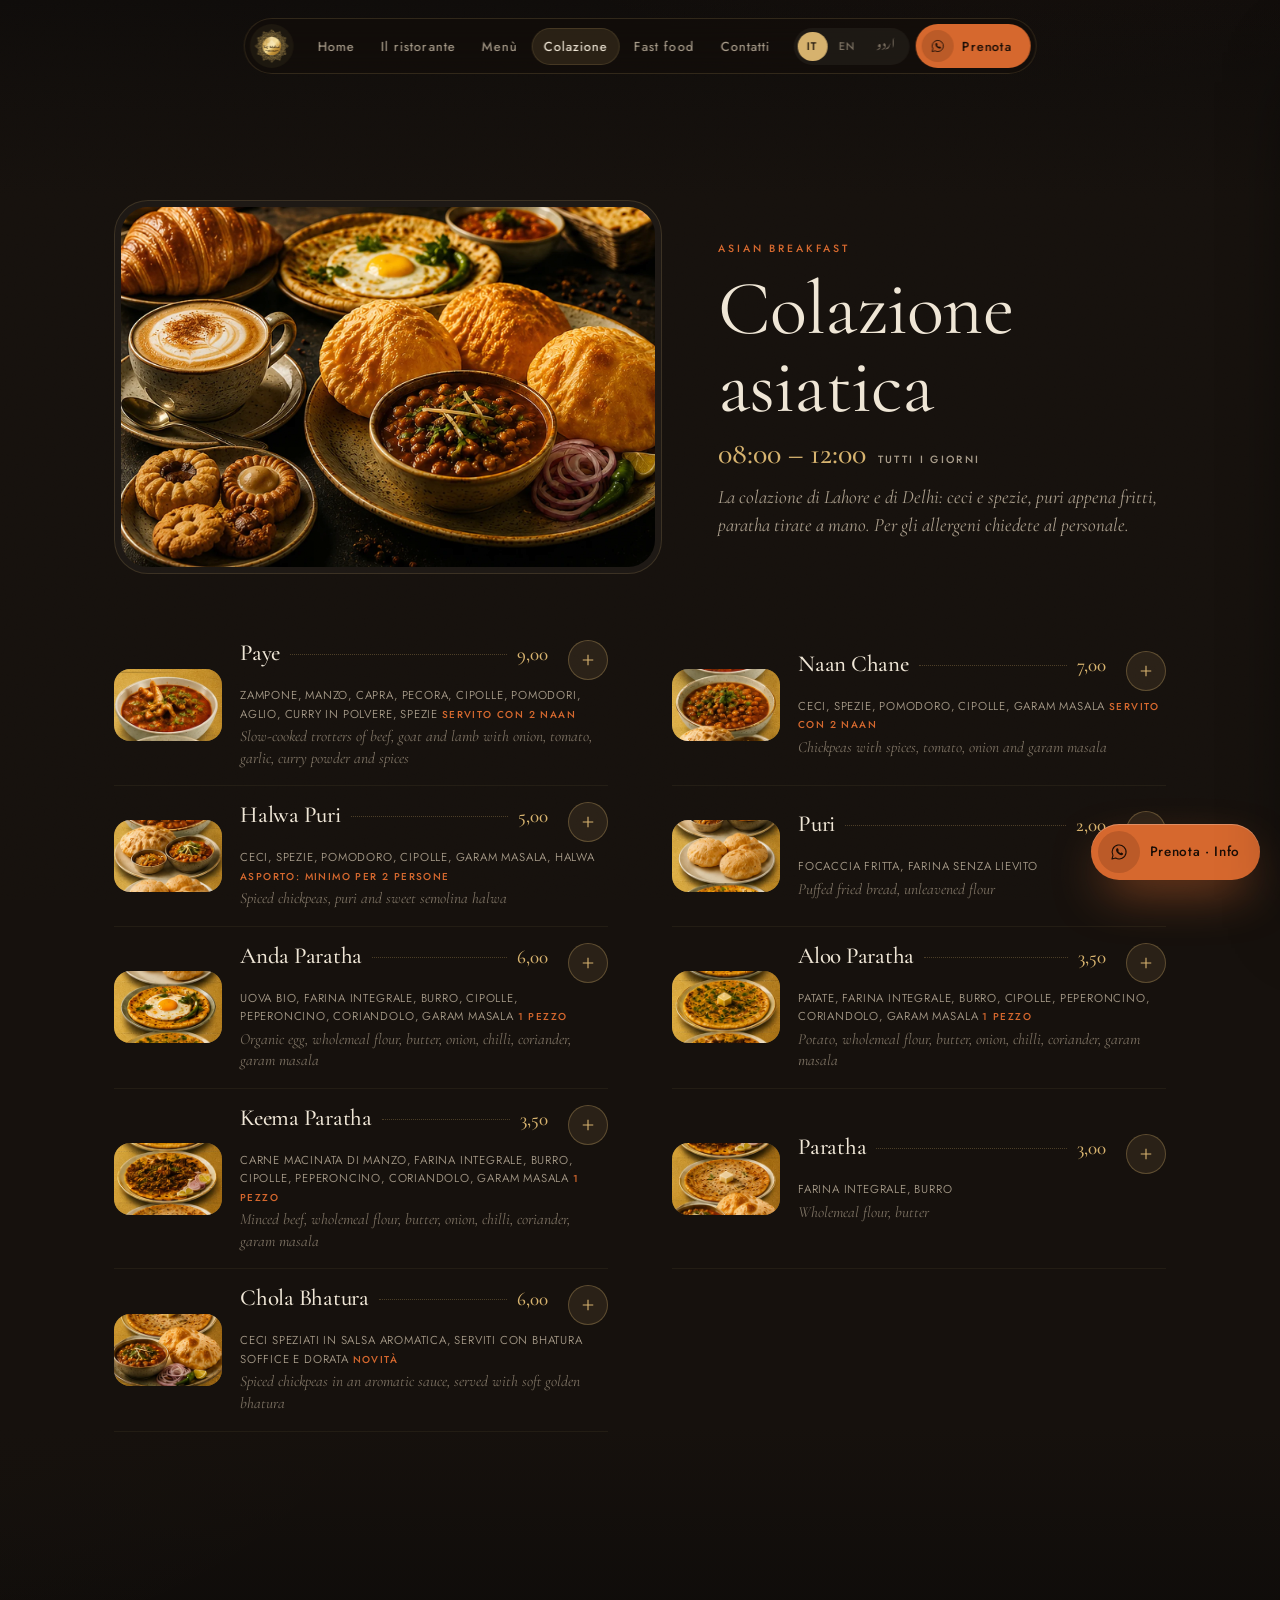
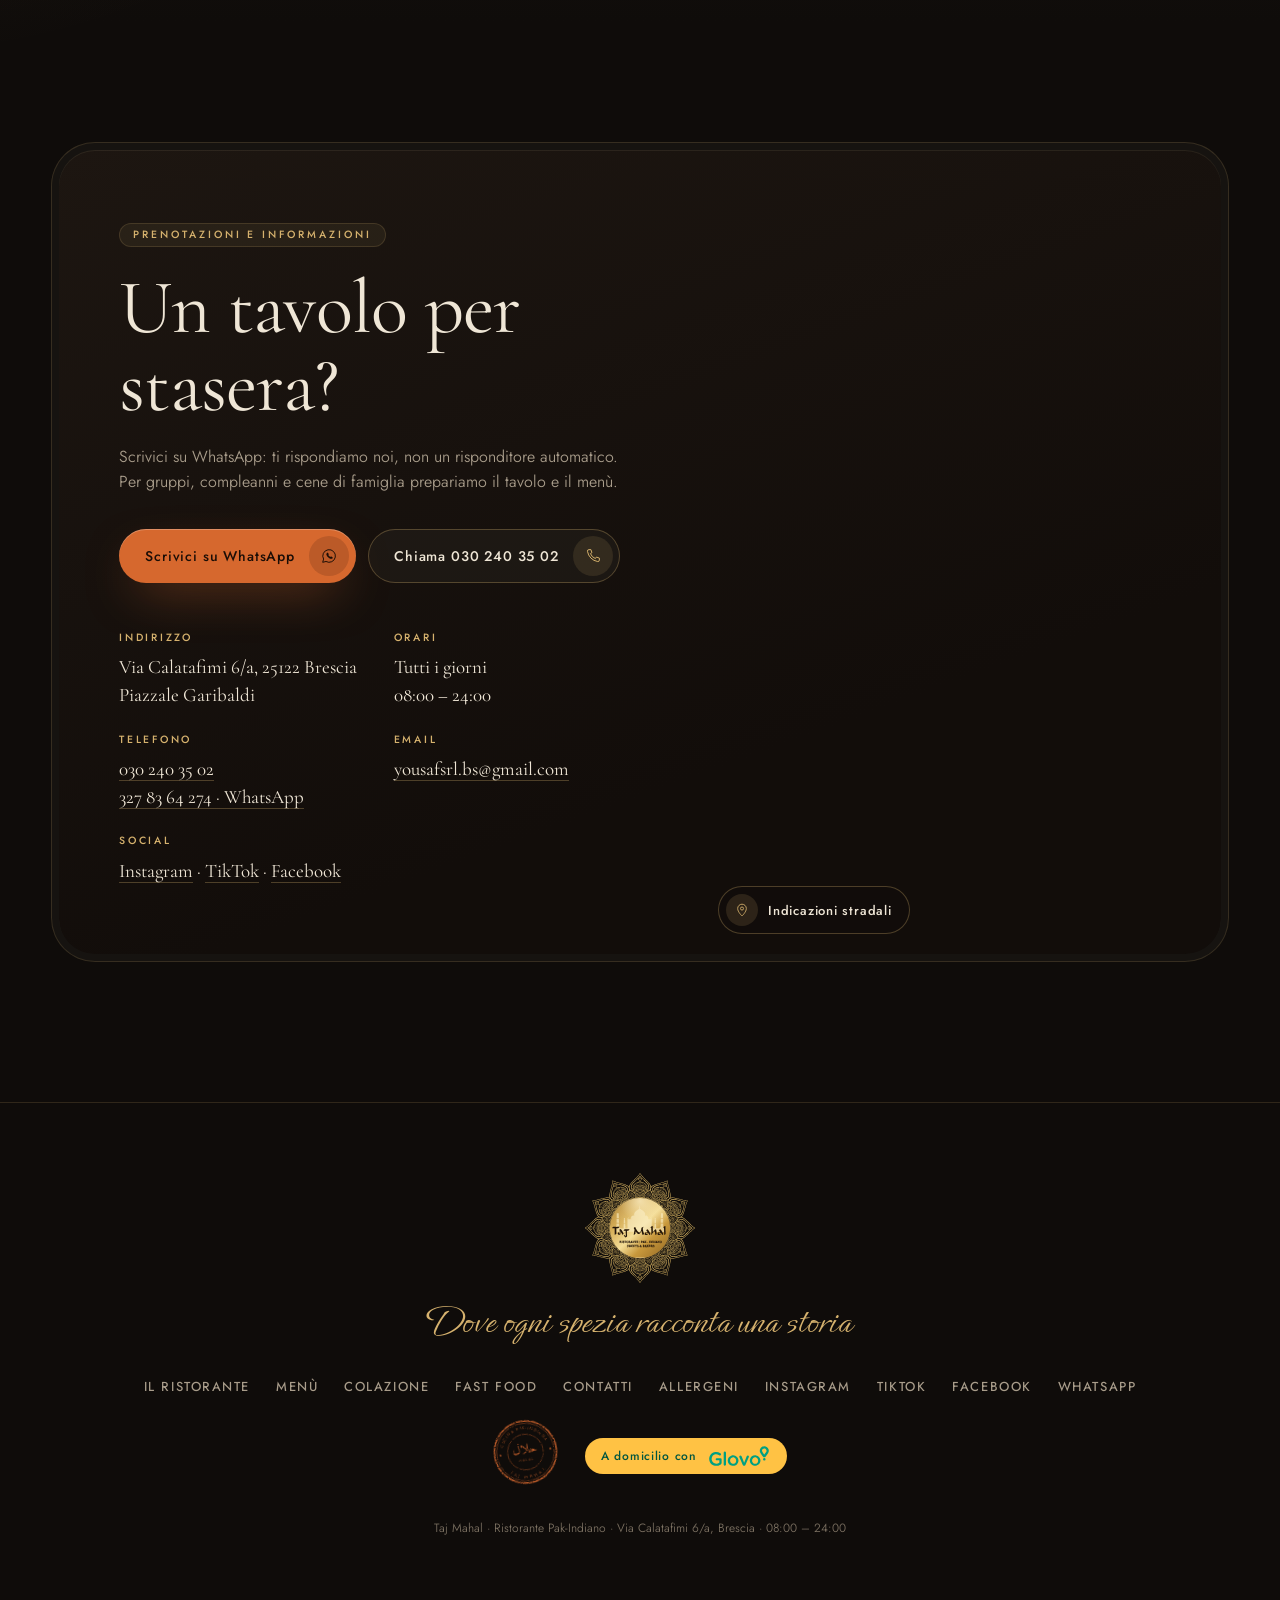
==== commit 5275b108: "Colazione: Puri 2 € senza minimo, Halwa Puri 5 € minimo 2 persone; lingua dal link ?lang= Co-Authore" ====
--- a/colazione.html
+++ b/colazione.html
@@ -9,7 +9,7 @@
 <meta name="theme-color" content="#0f0c0a">
 <link rel="icon" href="img/logo_oro.svg">
 <link rel="preload" href="fonts/cormorant.ttf" as="font" crossorigin>
-<link rel="stylesheet" href="stile.css?v=16">
+<link rel="stylesheet" href="stile.css?v=17">
 </head>
 <body class="pag-colazione">
 <div class="grana" aria-hidden="true"></div>
@@ -25,7 +25,7 @@
   <a class="velo-wa" href="https://wa.me/393278364274?text=Ciao%20Taj%20Mahal%2C%20vorrei%20prenotare%20un%20tavolo" target="_blank" rel="noopener" data-en="Book on WhatsApp" data-ur="واٹس ایپ پر بکنگ کریں">Prenota su WhatsApp</a>
 </div>
 
-<section class="menu sola"><div class="mn-corpo"><section class="sz colazione" id="top"><header class="cz-testa"><div class="cz-scena"><img src="img/colazione/scena.webp" alt="Colazione asiatica al Taj Mahal: puri, chole, paratha all’uovo e chai" loading="lazy"></div><div><span class="sopra" data-en="Colazione asiatica">Asian breakfast</span><h1 data-en="Asian breakfast" data-ur="ایشیائی ناشتہ">Colazione asiatica</h1><p class="cz-ore"><b>08:00 – 12:00</b><span data-en="every day" data-ur="روزانہ">tutti i giorni</span></p><p class="sz-intro" data-en="The breakfast of Lahore and Delhi: chickpeas and spices, puri straight from the oil, paratha rolled by hand. For allergens, ask our staff." data-ur="لاہور اور دہلی کا ناشتہ: چنے اور مصالحے، کڑاہی سے نکلی گرم پوریاں، ہاتھ سے بنے پراٹھے۔ الرجی کے بارے میں ہمارے عملے سے پوچھیں۔">La colazione di Lahore e di Delhi: ceci e spezie, puri appena fritti, paratha tirate a mano. Per gli allergeni chiedete al personale.</p></div></header><ul class="cz-lista"><li class="cz-voce"><span class="cz-foto"><img src="img/colazione/paye.webp" alt="Paye" loading="lazy"></span><div class="vt"><div class="vr"><h4>Paye</h4><span class="vp"></span><b>9,00</b><button class="agg" data-id="c-paye" data-nome="Paye (colazione)" data-prezzo="9.00" aria-label="Aggiungi Paye (colazione) all’ordine"><svg viewBox="0 0 24 24" aria-hidden="true"><path d="M12 5v14M5 12h14" fill="none" stroke="currentColor" stroke-width="1.5"/></svg></button></div><p class="it">Zampone, manzo, capra, pecora, cipolle, pomodori, aglio, curry in polvere, spezie <span class="nota" data-en="Served with 2 naan" data-ur="2 نان کے ساتھ">Servito con 2 naan</span></p><p class="en">Slow-cooked trotters of beef, goat and lamb with onion, tomato, garlic, curry powder and spices</p><p class="ur" lang="ur" dir="rtl">گائے، بکرے اور بھیڑ کے پائے، پیاز، ٹماٹر، لہسن، کری پاؤڈر اور مصالحوں کے ساتھ دھیمی آنچ پر پکے</p></div></li><li class="cz-voce"><span class="cz-foto"><img src="img/colazione/naan_chane.webp" alt="Naan Chane" loading="lazy"></span><div class="vt"><div class="vr"><h4>Naan Chane</h4><span class="vp"></span><b>7,00</b><button class="agg" data-id="c-naan_chane" data-nome="Naan Chane (colazione)" data-prezzo="7.00" aria-label="Aggiungi Naan Chane (colazione) all’ordine"><svg viewBox="0 0 24 24" aria-hidden="true"><path d="M12 5v14M5 12h14" fill="none" stroke="currentColor" stroke-width="1.5"/></svg></button></div><p class="it">Ceci, spezie, pomodoro, cipolle, garam masala <span class="nota" data-en="Served with 2 naan" data-ur="2 نان کے ساتھ">Servito con 2 naan</span></p><p class="en">Chickpeas with spices, tomato, onion and garam masala</p><p class="ur" lang="ur" dir="rtl">مصالحوں، ٹماٹر، پیاز اور گرم مصالحے کے ساتھ چنے</p></div></li><li class="cz-voce"><span class="cz-foto"><img src="img/colazione/halwa_puri.webp" alt="Halwa Puri" loading="lazy"></span><div class="vt"><div class="vr"><h4>Halwa Puri</h4><span class="vp"></span><b>5,00</b><button class="agg" data-id="c-halwa_puri" data-nome="Halwa Puri (colazione)" data-prezzo="5.00" aria-label="Aggiungi Halwa Puri (colazione) all’ordine"><svg viewBox="0 0 24 24" aria-hidden="true"><path d="M12 5v14M5 12h14" fill="none" stroke="currentColor" stroke-width="1.5"/></svg></button></div><p class="it">Ceci, spezie, pomodoro, cipolle, garam masala, halwa</p><p class="en">Spiced chickpeas, puri and sweet semolina halwa</p><p class="ur" lang="ur" dir="rtl">مصالحے دار چنے، پوری اور سوجی کا میٹھا حلوہ</p></div></li><li class="cz-voce"><span class="cz-foto"><img src="img/colazione/puri.webp" alt="Puri" loading="lazy"></span><div class="vt"><div class="vr"><h4>Puri</h4><span class="vp"></span><b>4,00</b><button class="agg" data-id="c-puri" data-nome="Puri per 2 persone (colazione)" data-prezzo="4.00" aria-label="Aggiungi Puri per 2 persone (colazione) all’ordine"><svg viewBox="0 0 24 24" aria-hidden="true"><path d="M12 5v14M5 12h14" fill="none" stroke="currentColor" stroke-width="1.5"/></svg></button></div><p class="it">Focaccia fritta, farina senza lievito <span class="nota" data-en="Takeaway: minimum for 2 people" data-ur="ساتھ لے جانے کے لیے: کم از کم 2 افراد">Asporto: minimo per 2 persone</span></p><p class="en">Puffed fried bread, unleavened flour</p><p class="ur" lang="ur" dir="rtl">پھولی ہوئی تلی روٹی، بغیر خمیر کا آٹا</p></div></li><li class="cz-voce"><span class="cz-foto"><img src="img/colazione/anda_pratha.webp" alt="Anda Paratha" loading="lazy"></span><div class="vt"><div class="vr"><h4>Anda Paratha</h4><span class="vp"></span><b>6,00</b><button class="agg" data-id="c-anda_pratha" data-nome="Anda Paratha (colazione)" data-prezzo="6.00" aria-label="Aggiungi Anda Paratha (colazione) all’ordine"><svg viewBox="0 0 24 24" aria-hidden="true"><path d="M12 5v14M5 12h14" fill="none" stroke="currentColor" stroke-width="1.5"/></svg></button></div><p class="it">Uova bio, farina integrale, burro, cipolle, peperoncino, coriandolo, garam masala <span class="nota" data-en="1 piece" data-ur="1 عدد">1 pezzo</span></p><p class="en">Organic egg, wholemeal flour, butter, onion, chilli, coriander, garam masala</p><p class="ur" lang="ur" dir="rtl">آرگینک انڈا، آٹا، مکھن، پیاز، مرچ، دھنیا، گرم مصالحہ</p></div></li><li class="cz-voce"><span class="cz-foto"><img src="img/colazione/aloo_pratha.webp" alt="Aloo Paratha" loading="lazy"></span><div class="vt"><div class="vr"><h4>Aloo Paratha</h4><span class="vp"></span><b>3,50</b><button class="agg" data-id="c-aloo_pratha" data-nome="Aloo Paratha (colazione)" data-prezzo="3.50" aria-label="Aggiungi Aloo Paratha (colazione) all’ordine"><svg viewBox="0 0 24 24" aria-hidden="true"><path d="M12 5v14M5 12h14" fill="none" stroke="currentColor" stroke-width="1.5"/></svg></button></div><p class="it">Patate, farina integrale, burro, cipolle, peperoncino, coriandolo, garam masala <span class="nota" data-en="1 piece" data-ur="1 عدد">1 pezzo</span></p><p class="en">Potato, wholemeal flour, butter, onion, chilli, coriander, garam masala</p><p class="ur" lang="ur" dir="rtl">آلو، آٹا، مکھن، پیاز، مرچ، دھنیا، گرم مصالحہ</p></div></li><li class="cz-voce"><span class="cz-foto"><img src="img/colazione/keema_pratha.webp" alt="Keema Paratha" loading="lazy"></span><div class="vt"><div class="vr"><h4>Keema Paratha</h4><span class="vp"></span><b>3,50</b><button class="agg" data-id="c-keema_pratha" data-nome="Keema Paratha (colazione)" data-prezzo="3.50" aria-label="Aggiungi Keema Paratha (colazione) all’ordine"><svg viewBox="0 0 24 24" aria-hidden="true"><path d="M12 5v14M5 12h14" fill="none" stroke="currentColor" stroke-width="1.5"/></svg></button></div><p class="it">Carne macinata di manzo, farina integrale, burro, cipolle, peperoncino, coriandolo, garam masala <span class="nota" data-en="1 piece" data-ur="1 عدد">1 pezzo</span></p><p class="en">Minced beef, wholemeal flour, butter, onion, chilli, coriander, garam masala</p><p class="ur" lang="ur" dir="rtl">گائے کا قیمہ، آٹا، مکھن، پیاز، مرچ، دھنیا، گرم مصالحہ</p></div></li><li class="cz-voce"><span class="cz-foto"><img src="img/colazione/pratha.webp" alt="Paratha" loading="lazy"></span><div class="vt"><div class="vr"><h4>Paratha</h4><span class="vp"></span><b>3,00</b><button class="agg" data-id="c-pratha" data-nome="Paratha (colazione)" data-prezzo="3.00" aria-label="Aggiungi Paratha (colazione) all’ordine"><svg viewBox="0 0 24 24" aria-hidden="true"><path d="M12 5v14M5 12h14" fill="none" stroke="currentColor" stroke-width="1.5"/></svg></button></div><p class="it">Farina integrale, burro</p><p class="en">Wholemeal flour, butter</p><p class="ur" lang="ur" dir="rtl">آٹا، مکھن</p></div></li><li class="cz-voce"><span class="cz-foto"><img src="img/colazione/chola_bhatura.webp" alt="Chola Bhatura" loading="lazy"></span><div class="vt"><div class="vr"><h4>Chola Bhatura</h4><span class="vp"></span><b>6,00</b><button class="agg" data-id="c-chola_bhatura" data-nome="Chola Bhatura (colazione)" data-prezzo="6.00" aria-label="Aggiungi Chola Bhatura (colazione) all’ordine"><svg viewBox="0 0 24 24" aria-hidden="true"><path d="M12 5v14M5 12h14" fill="none" stroke="currentColor" stroke-width="1.5"/></svg></button></div><p class="it">Ceci speziati in salsa aromatica, serviti con bhatura soffice e dorata <span class="nota" data-en="New" data-ur="نیا">Novità</span></p><p class="en">Spiced chickpeas in an aromatic sauce, served with soft golden bhatura</p><p class="ur" lang="ur" dir="rtl">خوشبودار گریوی میں مصالحے دار چنے، نرم سنہرے بھٹورے کے ساتھ</p></div></li></ul></section></div></section>
+<section class="menu sola"><div class="mn-corpo"><section class="sz colazione" id="top"><header class="cz-testa"><div class="cz-scena"><img src="img/colazione/scena.webp" alt="Colazione asiatica al Taj Mahal: puri, chole, paratha all’uovo e chai" loading="lazy"></div><div><span class="sopra" data-en="Colazione asiatica">Asian breakfast</span><h1 data-en="Asian breakfast" data-ur="ایشیائی ناشتہ">Colazione asiatica</h1><p class="cz-ore"><b>08:00 – 12:00</b><span data-en="every day" data-ur="روزانہ">tutti i giorni</span></p><p class="sz-intro" data-en="The breakfast of Lahore and Delhi: chickpeas and spices, puri straight from the oil, paratha rolled by hand. For allergens, ask our staff." data-ur="لاہور اور دہلی کا ناشتہ: چنے اور مصالحے، کڑاہی سے نکلی گرم پوریاں، ہاتھ سے بنے پراٹھے۔ الرجی کے بارے میں ہمارے عملے سے پوچھیں۔">La colazione di Lahore e di Delhi: ceci e spezie, puri appena fritti, paratha tirate a mano. Per gli allergeni chiedete al personale.</p></div></header><ul class="cz-lista"><li class="cz-voce"><span class="cz-foto"><img src="img/colazione/paye.webp" alt="Paye" loading="lazy"></span><div class="vt"><div class="vr"><h4>Paye</h4><span class="vp"></span><b>9,00</b><button class="agg" data-id="c-paye" data-nome="Paye (colazione)" data-prezzo="9.00" aria-label="Aggiungi Paye (colazione) all’ordine"><svg viewBox="0 0 24 24" aria-hidden="true"><path d="M12 5v14M5 12h14" fill="none" stroke="currentColor" stroke-width="1.5"/></svg></button></div><p class="it">Zampone, manzo, capra, pecora, cipolle, pomodori, aglio, curry in polvere, spezie <span class="nota" data-en="Served with 2 naan" data-ur="2 نان کے ساتھ">Servito con 2 naan</span></p><p class="en">Slow-cooked trotters of beef, goat and lamb with onion, tomato, garlic, curry powder and spices</p><p class="ur" lang="ur" dir="rtl">گائے، بکرے اور بھیڑ کے پائے، پیاز، ٹماٹر، لہسن، کری پاؤڈر اور مصالحوں کے ساتھ دھیمی آنچ پر پکے</p></div></li><li class="cz-voce"><span class="cz-foto"><img src="img/colazione/naan_chane.webp" alt="Naan Chane" loading="lazy"></span><div class="vt"><div class="vr"><h4>Naan Chane</h4><span class="vp"></span><b>7,00</b><button class="agg" data-id="c-naan_chane" data-nome="Naan Chane (colazione)" data-prezzo="7.00" aria-label="Aggiungi Naan Chane (colazione) all’ordine"><svg viewBox="0 0 24 24" aria-hidden="true"><path d="M12 5v14M5 12h14" fill="none" stroke="currentColor" stroke-width="1.5"/></svg></button></div><p class="it">Ceci, spezie, pomodoro, cipolle, garam masala <span class="nota" data-en="Served with 2 naan" data-ur="2 نان کے ساتھ">Servito con 2 naan</span></p><p class="en">Chickpeas with spices, tomato, onion and garam masala</p><p class="ur" lang="ur" dir="rtl">مصالحوں، ٹماٹر، پیاز اور گرم مصالحے کے ساتھ چنے</p></div></li><li class="cz-voce"><span class="cz-foto"><img src="img/colazione/halwa_puri.webp" alt="Halwa Puri" loading="lazy"></span><div class="vt"><div class="vr"><h4>Halwa Puri</h4><span class="vp"></span><b>5,00</b><button class="agg" data-id="c-halwa_puri" data-nome="Halwa Puri per 2 persone (colazione)" data-prezzo="5.00" aria-label="Aggiungi Halwa Puri per 2 persone (colazione) all’ordine"><svg viewBox="0 0 24 24" aria-hidden="true"><path d="M12 5v14M5 12h14" fill="none" stroke="currentColor" stroke-width="1.5"/></svg></button></div><p class="it">Ceci, spezie, pomodoro, cipolle, garam masala, halwa <span class="nota" data-en="Takeaway: minimum for 2 people" data-ur="ساتھ لے جانے کے لیے: کم از کم 2 افراد">Asporto: minimo per 2 persone</span></p><p class="en">Spiced chickpeas, puri and sweet semolina halwa</p><p class="ur" lang="ur" dir="rtl">مصالحے دار چنے، پوری اور سوجی کا میٹھا حلوہ</p></div></li><li class="cz-voce"><span class="cz-foto"><img src="img/colazione/puri.webp" alt="Puri" loading="lazy"></span><div class="vt"><div class="vr"><h4>Puri</h4><span class="vp"></span><b>2,00</b><button class="agg" data-id="c-puri" data-nome="Puri (colazione)" data-prezzo="2.00" aria-label="Aggiungi Puri (colazione) all’ordine"><svg viewBox="0 0 24 24" aria-hidden="true"><path d="M12 5v14M5 12h14" fill="none" stroke="currentColor" stroke-width="1.5"/></svg></button></div><p class="it">Focaccia fritta, farina senza lievito</p><p class="en">Puffed fried bread, unleavened flour</p><p class="ur" lang="ur" dir="rtl">پھولی ہوئی تلی روٹی، بغیر خمیر کا آٹا</p></div></li><li class="cz-voce"><span class="cz-foto"><img src="img/colazione/anda_pratha.webp" alt="Anda Paratha" loading="lazy"></span><div class="vt"><div class="vr"><h4>Anda Paratha</h4><span class="vp"></span><b>6,00</b><button class="agg" data-id="c-anda_pratha" data-nome="Anda Paratha (colazione)" data-prezzo="6.00" aria-label="Aggiungi Anda Paratha (colazione) all’ordine"><svg viewBox="0 0 24 24" aria-hidden="true"><path d="M12 5v14M5 12h14" fill="none" stroke="currentColor" stroke-width="1.5"/></svg></button></div><p class="it">Uova bio, farina integrale, burro, cipolle, peperoncino, coriandolo, garam masala <span class="nota" data-en="1 piece" data-ur="1 عدد">1 pezzo</span></p><p class="en">Organic egg, wholemeal flour, butter, onion, chilli, coriander, garam masala</p><p class="ur" lang="ur" dir="rtl">آرگینک انڈا، آٹا، مکھن، پیاز، مرچ، دھنیا، گرم مصالحہ</p></div></li><li class="cz-voce"><span class="cz-foto"><img src="img/colazione/aloo_pratha.webp" alt="Aloo Paratha" loading="lazy"></span><div class="vt"><div class="vr"><h4>Aloo Paratha</h4><span class="vp"></span><b>3,50</b><button class="agg" data-id="c-aloo_pratha" data-nome="Aloo Paratha (colazione)" data-prezzo="3.50" aria-label="Aggiungi Aloo Paratha (colazione) all’ordine"><svg viewBox="0 0 24 24" aria-hidden="true"><path d="M12 5v14M5 12h14" fill="none" stroke="currentColor" stroke-width="1.5"/></svg></button></div><p class="it">Patate, farina integrale, burro, cipolle, peperoncino, coriandolo, garam masala <span class="nota" data-en="1 piece" data-ur="1 عدد">1 pezzo</span></p><p class="en">Potato, wholemeal flour, butter, onion, chilli, coriander, garam masala</p><p class="ur" lang="ur" dir="rtl">آلو، آٹا، مکھن، پیاز، مرچ، دھنیا، گرم مصالحہ</p></div></li><li class="cz-voce"><span class="cz-foto"><img src="img/colazione/keema_pratha.webp" alt="Keema Paratha" loading="lazy"></span><div class="vt"><div class="vr"><h4>Keema Paratha</h4><span class="vp"></span><b>3,50</b><button class="agg" data-id="c-keema_pratha" data-nome="Keema Paratha (colazione)" data-prezzo="3.50" aria-label="Aggiungi Keema Paratha (colazione) all’ordine"><svg viewBox="0 0 24 24" aria-hidden="true"><path d="M12 5v14M5 12h14" fill="none" stroke="currentColor" stroke-width="1.5"/></svg></button></div><p class="it">Carne macinata di manzo, farina integrale, burro, cipolle, peperoncino, coriandolo, garam masala <span class="nota" data-en="1 piece" data-ur="1 عدد">1 pezzo</span></p><p class="en">Minced beef, wholemeal flour, butter, onion, chilli, coriander, garam masala</p><p class="ur" lang="ur" dir="rtl">گائے کا قیمہ، آٹا، مکھن، پیاز، مرچ، دھنیا، گرم مصالحہ</p></div></li><li class="cz-voce"><span class="cz-foto"><img src="img/colazione/pratha.webp" alt="Paratha" loading="lazy"></span><div class="vt"><div class="vr"><h4>Paratha</h4><span class="vp"></span><b>3,00</b><button class="agg" data-id="c-pratha" data-nome="Paratha (colazione)" data-prezzo="3.00" aria-label="Aggiungi Paratha (colazione) all’ordine"><svg viewBox="0 0 24 24" aria-hidden="true"><path d="M12 5v14M5 12h14" fill="none" stroke="currentColor" stroke-width="1.5"/></svg></button></div><p class="it">Farina integrale, burro</p><p class="en">Wholemeal flour, butter</p><p class="ur" lang="ur" dir="rtl">آٹا، مکھن</p></div></li><li class="cz-voce"><span class="cz-foto"><img src="img/colazione/chola_bhatura.webp" alt="Chola Bhatura" loading="lazy"></span><div class="vt"><div class="vr"><h4>Chola Bhatura</h4><span class="vp"></span><b>6,00</b><button class="agg" data-id="c-chola_bhatura" data-nome="Chola Bhatura (colazione)" data-prezzo="6.00" aria-label="Aggiungi Chola Bhatura (colazione) all’ordine"><svg viewBox="0 0 24 24" aria-hidden="true"><path d="M12 5v14M5 12h14" fill="none" stroke="currentColor" stroke-width="1.5"/></svg></button></div><p class="it">Ceci speziati in salsa aromatica, serviti con bhatura soffice e dorata <span class="nota" data-en="New" data-ur="نیا">Novità</span></p><p class="en">Spiced chickpeas in an aromatic sauce, served with soft golden bhatura</p><p class="ur" lang="ur" dir="rtl">خوشبودار گریوی میں مصالحے دار چنے، نرم سنہرے بھٹورے کے ساتھ</p></div></li></ul></section></div></section>
 
 <section class="prenota" id="dove">
   <div class="pr-guscio rivela"><div class="pr-nucleo">
@@ -80,6 +80,6 @@
   </div>
 </aside>
 <a class="wa-fisso" href="https://wa.me/393278364274?text=Ciao%20Taj%20Mahal%2C%20vorrei%20prenotare%20un%20tavolo" target="_blank" rel="noopener" aria-label="Prenota o chiedi informazioni su WhatsApp"><i><svg viewBox="0 0 24 24" aria-hidden="true"><path d="M3.6 20.4l1.2-4.3A8.4 8.4 0 1 1 8 19.3z" fill="none" stroke="currentColor" stroke-width="1.3" stroke-linejoin="round"/><path d="M9 8.2c.3-.6.6-.6.9-.6h.5c.2 0 .4.1.5.4l.7 1.6c.1.2 0 .5-.1.6l-.5.6c.6 1.1 1.5 2 2.7 2.6l.6-.6c.2-.2.4-.2.6-.1l1.6.7c.2.1.4.3.3.6v.5c0 .4-.3.9-.8 1.1-.7.3-1.9.3-3.6-.6-1.6-.9-3-2.4-3.6-3.9-.5-1.3-.3-2.3.2-2.9z" fill="currentColor"/></svg></i><span data-en="Book · Info" data-ur="بکنگ · معلومات">Prenota · Info</span></a>
-<script src="vita.js?v=16" defer></script>
+<script src="vita.js?v=17" defer></script>
 </body>
 </html>
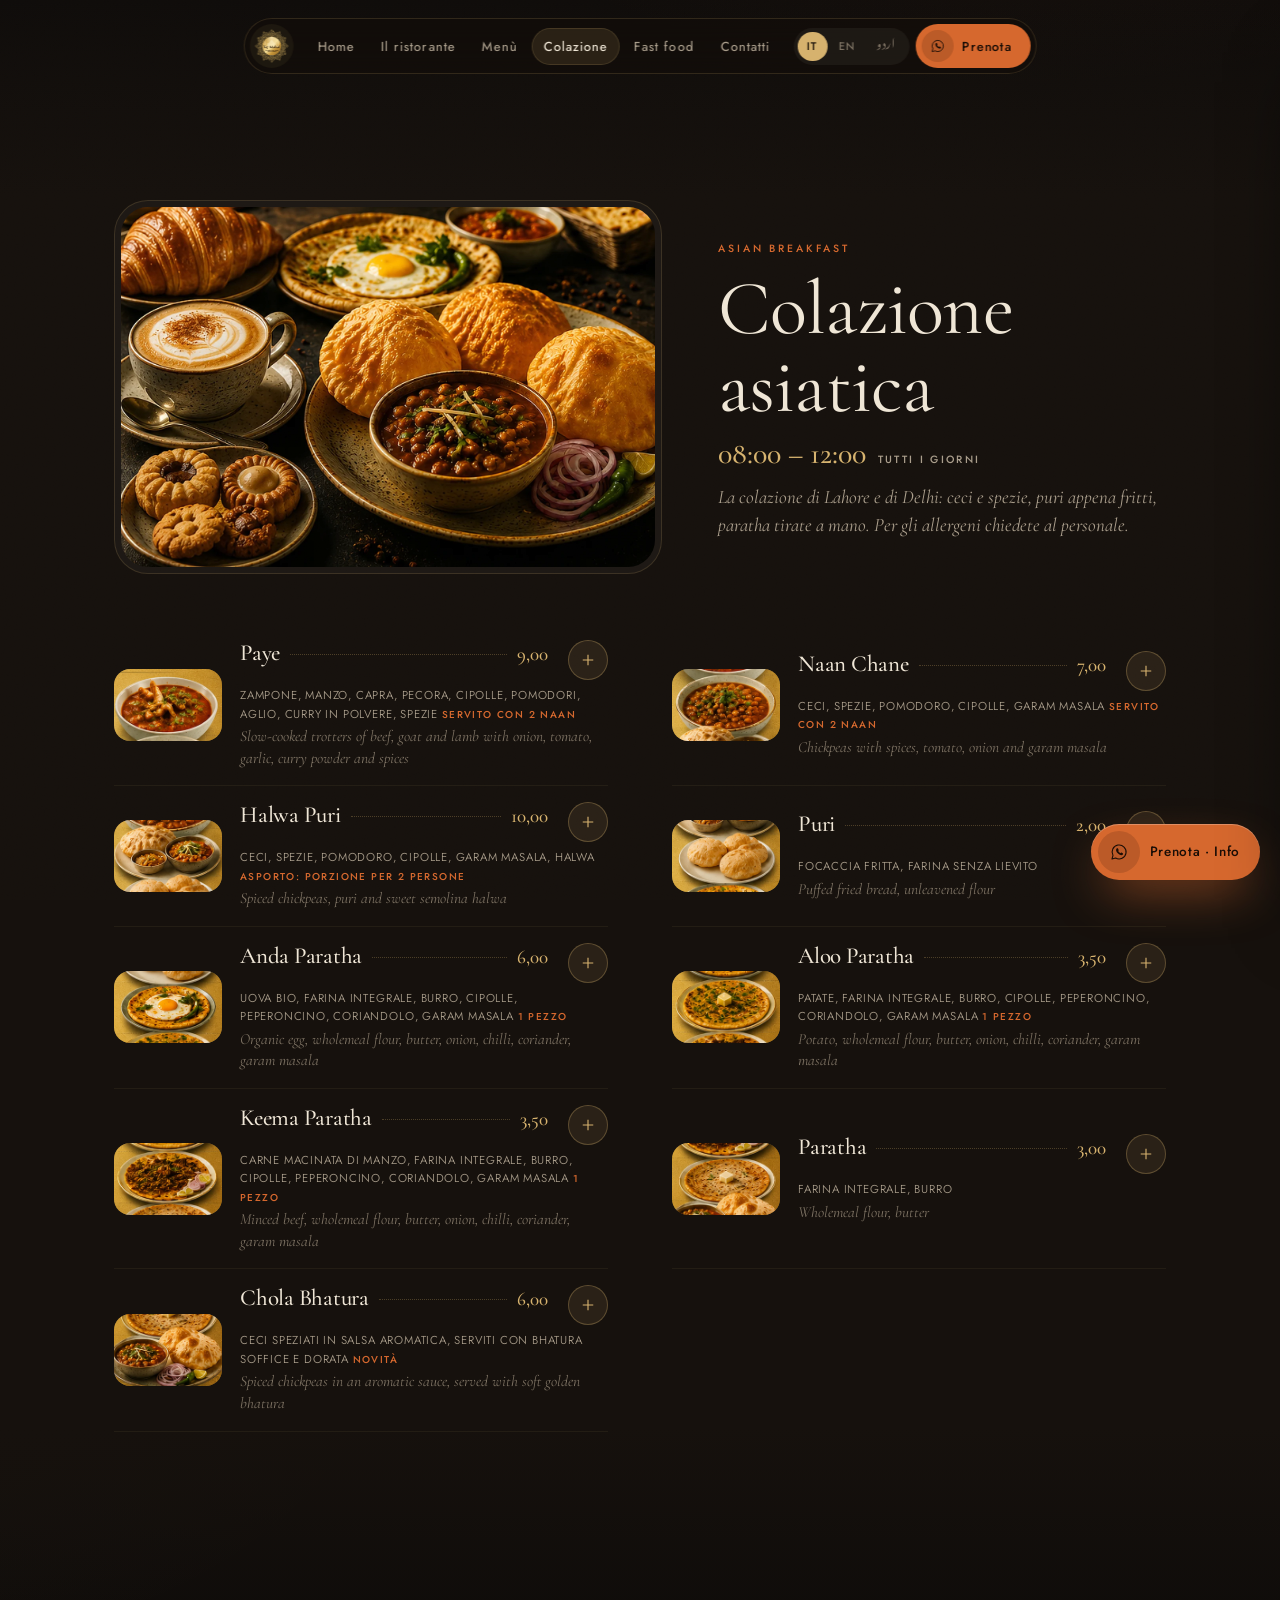
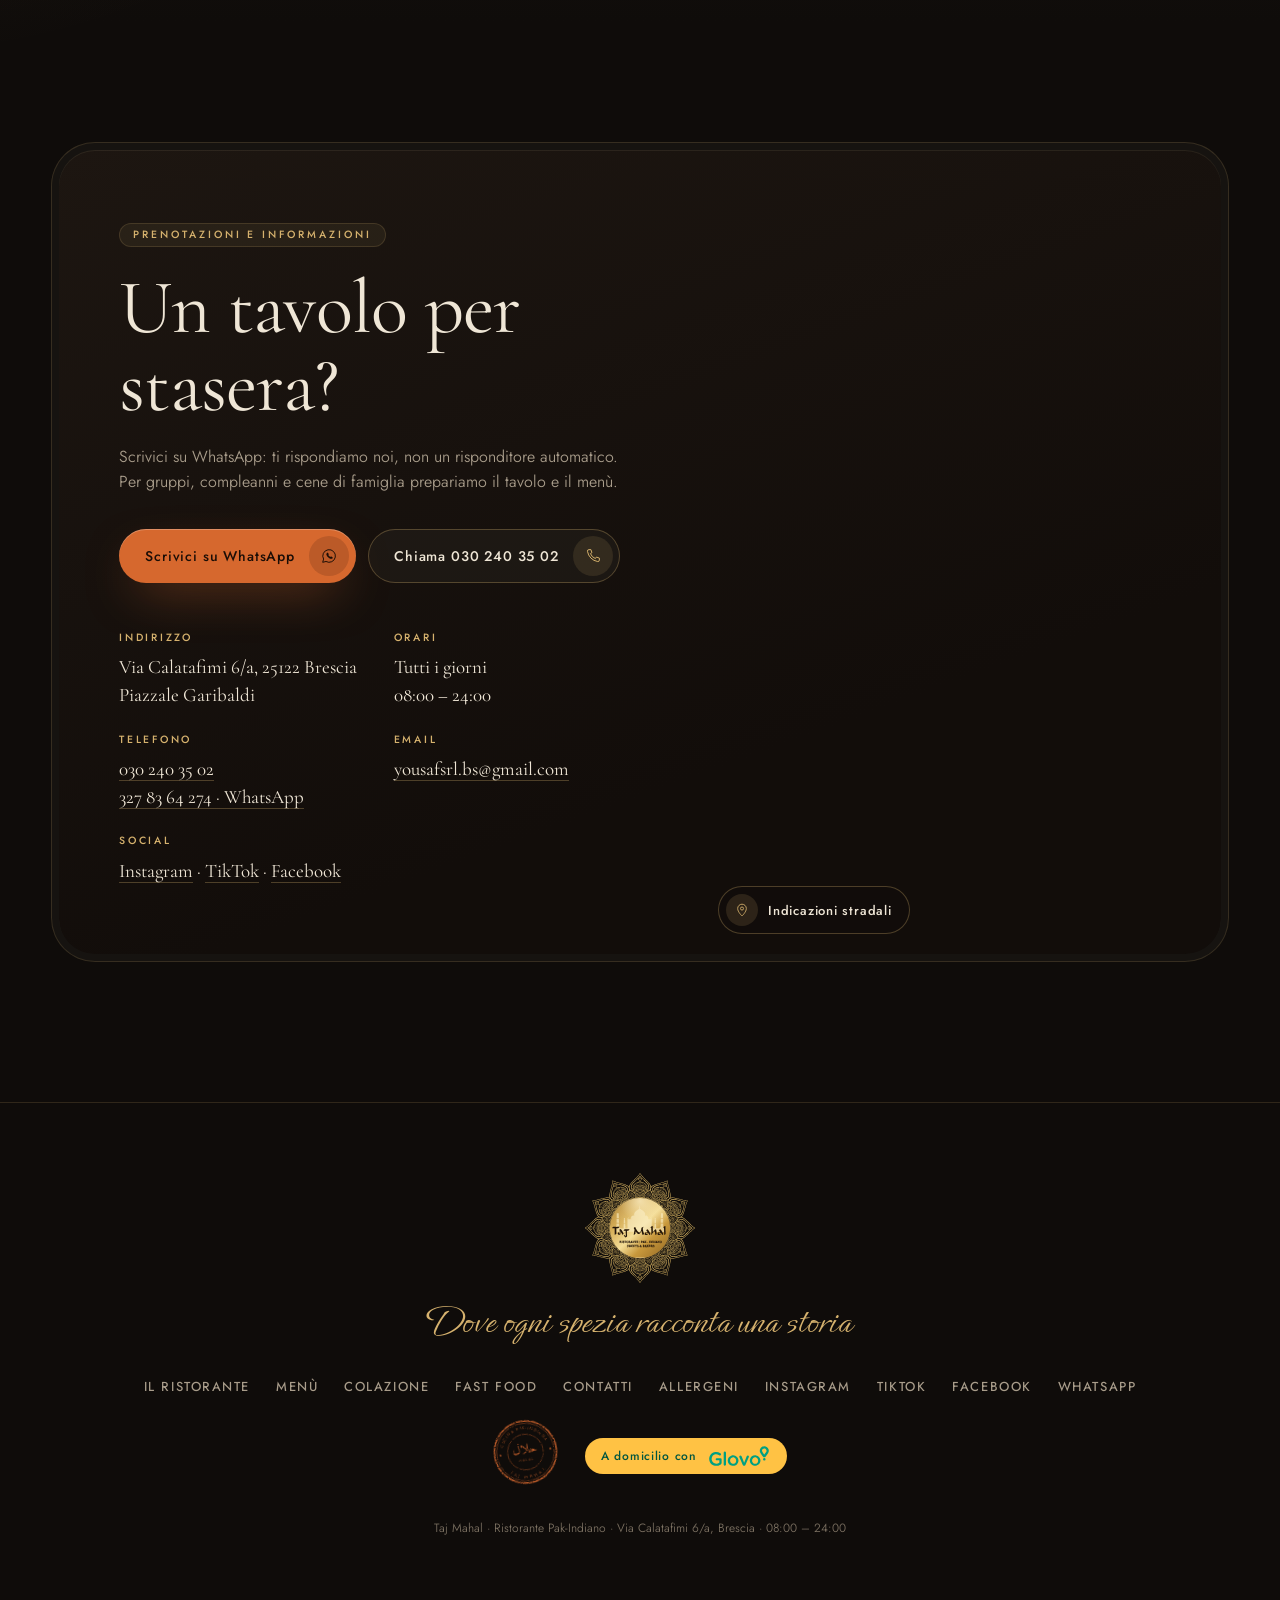
==== commit 143cd492: "Halwa Puri 10 € per 2 persone (asporto) Co-Authored-By: Claude Opus 5.5 <noreply@anthropic.com>" ====
--- a/colazione.html
+++ b/colazione.html
@@ -9,7 +9,7 @@
 <meta name="theme-color" content="#0f0c0a">
 <link rel="icon" href="img/logo_oro.svg">
 <link rel="preload" href="fonts/cormorant.ttf" as="font" crossorigin>
-<link rel="stylesheet" href="stile.css?v=17">
+<link rel="stylesheet" href="stile.css?v=18">
 </head>
 <body class="pag-colazione">
 <div class="grana" aria-hidden="true"></div>
@@ -25,7 +25,7 @@
   <a class="velo-wa" href="https://wa.me/393278364274?text=Ciao%20Taj%20Mahal%2C%20vorrei%20prenotare%20un%20tavolo" target="_blank" rel="noopener" data-en="Book on WhatsApp" data-ur="واٹس ایپ پر بکنگ کریں">Prenota su WhatsApp</a>
 </div>
 
-<section class="menu sola"><div class="mn-corpo"><section class="sz colazione" id="top"><header class="cz-testa"><div class="cz-scena"><img src="img/colazione/scena.webp" alt="Colazione asiatica al Taj Mahal: puri, chole, paratha all’uovo e chai" loading="lazy"></div><div><span class="sopra" data-en="Colazione asiatica">Asian breakfast</span><h1 data-en="Asian breakfast" data-ur="ایشیائی ناشتہ">Colazione asiatica</h1><p class="cz-ore"><b>08:00 – 12:00</b><span data-en="every day" data-ur="روزانہ">tutti i giorni</span></p><p class="sz-intro" data-en="The breakfast of Lahore and Delhi: chickpeas and spices, puri straight from the oil, paratha rolled by hand. For allergens, ask our staff." data-ur="لاہور اور دہلی کا ناشتہ: چنے اور مصالحے، کڑاہی سے نکلی گرم پوریاں، ہاتھ سے بنے پراٹھے۔ الرجی کے بارے میں ہمارے عملے سے پوچھیں۔">La colazione di Lahore e di Delhi: ceci e spezie, puri appena fritti, paratha tirate a mano. Per gli allergeni chiedete al personale.</p></div></header><ul class="cz-lista"><li class="cz-voce"><span class="cz-foto"><img src="img/colazione/paye.webp" alt="Paye" loading="lazy"></span><div class="vt"><div class="vr"><h4>Paye</h4><span class="vp"></span><b>9,00</b><button class="agg" data-id="c-paye" data-nome="Paye (colazione)" data-prezzo="9.00" aria-label="Aggiungi Paye (colazione) all’ordine"><svg viewBox="0 0 24 24" aria-hidden="true"><path d="M12 5v14M5 12h14" fill="none" stroke="currentColor" stroke-width="1.5"/></svg></button></div><p class="it">Zampone, manzo, capra, pecora, cipolle, pomodori, aglio, curry in polvere, spezie <span class="nota" data-en="Served with 2 naan" data-ur="2 نان کے ساتھ">Servito con 2 naan</span></p><p class="en">Slow-cooked trotters of beef, goat and lamb with onion, tomato, garlic, curry powder and spices</p><p class="ur" lang="ur" dir="rtl">گائے، بکرے اور بھیڑ کے پائے، پیاز، ٹماٹر، لہسن، کری پاؤڈر اور مصالحوں کے ساتھ دھیمی آنچ پر پکے</p></div></li><li class="cz-voce"><span class="cz-foto"><img src="img/colazione/naan_chane.webp" alt="Naan Chane" loading="lazy"></span><div class="vt"><div class="vr"><h4>Naan Chane</h4><span class="vp"></span><b>7,00</b><button class="agg" data-id="c-naan_chane" data-nome="Naan Chane (colazione)" data-prezzo="7.00" aria-label="Aggiungi Naan Chane (colazione) all’ordine"><svg viewBox="0 0 24 24" aria-hidden="true"><path d="M12 5v14M5 12h14" fill="none" stroke="currentColor" stroke-width="1.5"/></svg></button></div><p class="it">Ceci, spezie, pomodoro, cipolle, garam masala <span class="nota" data-en="Served with 2 naan" data-ur="2 نان کے ساتھ">Servito con 2 naan</span></p><p class="en">Chickpeas with spices, tomato, onion and garam masala</p><p class="ur" lang="ur" dir="rtl">مصالحوں، ٹماٹر، پیاز اور گرم مصالحے کے ساتھ چنے</p></div></li><li class="cz-voce"><span class="cz-foto"><img src="img/colazione/halwa_puri.webp" alt="Halwa Puri" loading="lazy"></span><div class="vt"><div class="vr"><h4>Halwa Puri</h4><span class="vp"></span><b>5,00</b><button class="agg" data-id="c-halwa_puri" data-nome="Halwa Puri per 2 persone (colazione)" data-prezzo="5.00" aria-label="Aggiungi Halwa Puri per 2 persone (colazione) all’ordine"><svg viewBox="0 0 24 24" aria-hidden="true"><path d="M12 5v14M5 12h14" fill="none" stroke="currentColor" stroke-width="1.5"/></svg></button></div><p class="it">Ceci, spezie, pomodoro, cipolle, garam masala, halwa <span class="nota" data-en="Takeaway: minimum for 2 people" data-ur="ساتھ لے جانے کے لیے: کم از کم 2 افراد">Asporto: minimo per 2 persone</span></p><p class="en">Spiced chickpeas, puri and sweet semolina halwa</p><p class="ur" lang="ur" dir="rtl">مصالحے دار چنے، پوری اور سوجی کا میٹھا حلوہ</p></div></li><li class="cz-voce"><span class="cz-foto"><img src="img/colazione/puri.webp" alt="Puri" loading="lazy"></span><div class="vt"><div class="vr"><h4>Puri</h4><span class="vp"></span><b>2,00</b><button class="agg" data-id="c-puri" data-nome="Puri (colazione)" data-prezzo="2.00" aria-label="Aggiungi Puri (colazione) all’ordine"><svg viewBox="0 0 24 24" aria-hidden="true"><path d="M12 5v14M5 12h14" fill="none" stroke="currentColor" stroke-width="1.5"/></svg></button></div><p class="it">Focaccia fritta, farina senza lievito</p><p class="en">Puffed fried bread, unleavened flour</p><p class="ur" lang="ur" dir="rtl">پھولی ہوئی تلی روٹی، بغیر خمیر کا آٹا</p></div></li><li class="cz-voce"><span class="cz-foto"><img src="img/colazione/anda_pratha.webp" alt="Anda Paratha" loading="lazy"></span><div class="vt"><div class="vr"><h4>Anda Paratha</h4><span class="vp"></span><b>6,00</b><button class="agg" data-id="c-anda_pratha" data-nome="Anda Paratha (colazione)" data-prezzo="6.00" aria-label="Aggiungi Anda Paratha (colazione) all’ordine"><svg viewBox="0 0 24 24" aria-hidden="true"><path d="M12 5v14M5 12h14" fill="none" stroke="currentColor" stroke-width="1.5"/></svg></button></div><p class="it">Uova bio, farina integrale, burro, cipolle, peperoncino, coriandolo, garam masala <span class="nota" data-en="1 piece" data-ur="1 عدد">1 pezzo</span></p><p class="en">Organic egg, wholemeal flour, butter, onion, chilli, coriander, garam masala</p><p class="ur" lang="ur" dir="rtl">آرگینک انڈا، آٹا، مکھن، پیاز، مرچ، دھنیا، گرم مصالحہ</p></div></li><li class="cz-voce"><span class="cz-foto"><img src="img/colazione/aloo_pratha.webp" alt="Aloo Paratha" loading="lazy"></span><div class="vt"><div class="vr"><h4>Aloo Paratha</h4><span class="vp"></span><b>3,50</b><button class="agg" data-id="c-aloo_pratha" data-nome="Aloo Paratha (colazione)" data-prezzo="3.50" aria-label="Aggiungi Aloo Paratha (colazione) all’ordine"><svg viewBox="0 0 24 24" aria-hidden="true"><path d="M12 5v14M5 12h14" fill="none" stroke="currentColor" stroke-width="1.5"/></svg></button></div><p class="it">Patate, farina integrale, burro, cipolle, peperoncino, coriandolo, garam masala <span class="nota" data-en="1 piece" data-ur="1 عدد">1 pezzo</span></p><p class="en">Potato, wholemeal flour, butter, onion, chilli, coriander, garam masala</p><p class="ur" lang="ur" dir="rtl">آلو، آٹا، مکھن، پیاز، مرچ، دھنیا، گرم مصالحہ</p></div></li><li class="cz-voce"><span class="cz-foto"><img src="img/colazione/keema_pratha.webp" alt="Keema Paratha" loading="lazy"></span><div class="vt"><div class="vr"><h4>Keema Paratha</h4><span class="vp"></span><b>3,50</b><button class="agg" data-id="c-keema_pratha" data-nome="Keema Paratha (colazione)" data-prezzo="3.50" aria-label="Aggiungi Keema Paratha (colazione) all’ordine"><svg viewBox="0 0 24 24" aria-hidden="true"><path d="M12 5v14M5 12h14" fill="none" stroke="currentColor" stroke-width="1.5"/></svg></button></div><p class="it">Carne macinata di manzo, farina integrale, burro, cipolle, peperoncino, coriandolo, garam masala <span class="nota" data-en="1 piece" data-ur="1 عدد">1 pezzo</span></p><p class="en">Minced beef, wholemeal flour, butter, onion, chilli, coriander, garam masala</p><p class="ur" lang="ur" dir="rtl">گائے کا قیمہ، آٹا، مکھن، پیاز، مرچ، دھنیا، گرم مصالحہ</p></div></li><li class="cz-voce"><span class="cz-foto"><img src="img/colazione/pratha.webp" alt="Paratha" loading="lazy"></span><div class="vt"><div class="vr"><h4>Paratha</h4><span class="vp"></span><b>3,00</b><button class="agg" data-id="c-pratha" data-nome="Paratha (colazione)" data-prezzo="3.00" aria-label="Aggiungi Paratha (colazione) all’ordine"><svg viewBox="0 0 24 24" aria-hidden="true"><path d="M12 5v14M5 12h14" fill="none" stroke="currentColor" stroke-width="1.5"/></svg></button></div><p class="it">Farina integrale, burro</p><p class="en">Wholemeal flour, butter</p><p class="ur" lang="ur" dir="rtl">آٹا، مکھن</p></div></li><li class="cz-voce"><span class="cz-foto"><img src="img/colazione/chola_bhatura.webp" alt="Chola Bhatura" loading="lazy"></span><div class="vt"><div class="vr"><h4>Chola Bhatura</h4><span class="vp"></span><b>6,00</b><button class="agg" data-id="c-chola_bhatura" data-nome="Chola Bhatura (colazione)" data-prezzo="6.00" aria-label="Aggiungi Chola Bhatura (colazione) all’ordine"><svg viewBox="0 0 24 24" aria-hidden="true"><path d="M12 5v14M5 12h14" fill="none" stroke="currentColor" stroke-width="1.5"/></svg></button></div><p class="it">Ceci speziati in salsa aromatica, serviti con bhatura soffice e dorata <span class="nota" data-en="New" data-ur="نیا">Novità</span></p><p class="en">Spiced chickpeas in an aromatic sauce, served with soft golden bhatura</p><p class="ur" lang="ur" dir="rtl">خوشبودار گریوی میں مصالحے دار چنے، نرم سنہرے بھٹورے کے ساتھ</p></div></li></ul></section></div></section>
+<section class="menu sola"><div class="mn-corpo"><section class="sz colazione" id="top"><header class="cz-testa"><div class="cz-scena"><img src="img/colazione/scena.webp" alt="Colazione asiatica al Taj Mahal: puri, chole, paratha all’uovo e chai" loading="lazy"></div><div><span class="sopra" data-en="Colazione asiatica">Asian breakfast</span><h1 data-en="Asian breakfast" data-ur="ایشیائی ناشتہ">Colazione asiatica</h1><p class="cz-ore"><b>08:00 – 12:00</b><span data-en="every day" data-ur="روزانہ">tutti i giorni</span></p><p class="sz-intro" data-en="The breakfast of Lahore and Delhi: chickpeas and spices, puri straight from the oil, paratha rolled by hand. For allergens, ask our staff." data-ur="لاہور اور دہلی کا ناشتہ: چنے اور مصالحے، کڑاہی سے نکلی گرم پوریاں، ہاتھ سے بنے پراٹھے۔ الرجی کے بارے میں ہمارے عملے سے پوچھیں۔">La colazione di Lahore e di Delhi: ceci e spezie, puri appena fritti, paratha tirate a mano. Per gli allergeni chiedete al personale.</p></div></header><ul class="cz-lista"><li class="cz-voce"><span class="cz-foto"><img src="img/colazione/paye.webp" alt="Paye" loading="lazy"></span><div class="vt"><div class="vr"><h4>Paye</h4><span class="vp"></span><b>9,00</b><button class="agg" data-id="c-paye" data-nome="Paye (colazione)" data-prezzo="9.00" aria-label="Aggiungi Paye (colazione) all’ordine"><svg viewBox="0 0 24 24" aria-hidden="true"><path d="M12 5v14M5 12h14" fill="none" stroke="currentColor" stroke-width="1.5"/></svg></button></div><p class="it">Zampone, manzo, capra, pecora, cipolle, pomodori, aglio, curry in polvere, spezie <span class="nota" data-en="Served with 2 naan" data-ur="2 نان کے ساتھ">Servito con 2 naan</span></p><p class="en">Slow-cooked trotters of beef, goat and lamb with onion, tomato, garlic, curry powder and spices</p><p class="ur" lang="ur" dir="rtl">گائے، بکرے اور بھیڑ کے پائے، پیاز، ٹماٹر، لہسن، کری پاؤڈر اور مصالحوں کے ساتھ دھیمی آنچ پر پکے</p></div></li><li class="cz-voce"><span class="cz-foto"><img src="img/colazione/naan_chane.webp" alt="Naan Chane" loading="lazy"></span><div class="vt"><div class="vr"><h4>Naan Chane</h4><span class="vp"></span><b>7,00</b><button class="agg" data-id="c-naan_chane" data-nome="Naan Chane (colazione)" data-prezzo="7.00" aria-label="Aggiungi Naan Chane (colazione) all’ordine"><svg viewBox="0 0 24 24" aria-hidden="true"><path d="M12 5v14M5 12h14" fill="none" stroke="currentColor" stroke-width="1.5"/></svg></button></div><p class="it">Ceci, spezie, pomodoro, cipolle, garam masala <span class="nota" data-en="Served with 2 naan" data-ur="2 نان کے ساتھ">Servito con 2 naan</span></p><p class="en">Chickpeas with spices, tomato, onion and garam masala</p><p class="ur" lang="ur" dir="rtl">مصالحوں، ٹماٹر، پیاز اور گرم مصالحے کے ساتھ چنے</p></div></li><li class="cz-voce"><span class="cz-foto"><img src="img/colazione/halwa_puri.webp" alt="Halwa Puri" loading="lazy"></span><div class="vt"><div class="vr"><h4>Halwa Puri</h4><span class="vp"></span><b>10,00</b><button class="agg" data-id="c-halwa_puri" data-nome="Halwa Puri per 2 persone (colazione)" data-prezzo="10.00" aria-label="Aggiungi Halwa Puri per 2 persone (colazione) all’ordine"><svg viewBox="0 0 24 24" aria-hidden="true"><path d="M12 5v14M5 12h14" fill="none" stroke="currentColor" stroke-width="1.5"/></svg></button></div><p class="it">Ceci, spezie, pomodoro, cipolle, garam masala, halwa <span class="nota" data-en="Takeaway: portion for 2 people" data-ur="ساتھ لے جانے کے لیے: 2 افراد کا حصہ">Asporto: porzione per 2 persone</span></p><p class="en">Spiced chickpeas, puri and sweet semolina halwa</p><p class="ur" lang="ur" dir="rtl">مصالحے دار چنے، پوری اور سوجی کا میٹھا حلوہ</p></div></li><li class="cz-voce"><span class="cz-foto"><img src="img/colazione/puri.webp" alt="Puri" loading="lazy"></span><div class="vt"><div class="vr"><h4>Puri</h4><span class="vp"></span><b>2,00</b><button class="agg" data-id="c-puri" data-nome="Puri (colazione)" data-prezzo="2.00" aria-label="Aggiungi Puri (colazione) all’ordine"><svg viewBox="0 0 24 24" aria-hidden="true"><path d="M12 5v14M5 12h14" fill="none" stroke="currentColor" stroke-width="1.5"/></svg></button></div><p class="it">Focaccia fritta, farina senza lievito</p><p class="en">Puffed fried bread, unleavened flour</p><p class="ur" lang="ur" dir="rtl">پھولی ہوئی تلی روٹی، بغیر خمیر کا آٹا</p></div></li><li class="cz-voce"><span class="cz-foto"><img src="img/colazione/anda_pratha.webp" alt="Anda Paratha" loading="lazy"></span><div class="vt"><div class="vr"><h4>Anda Paratha</h4><span class="vp"></span><b>6,00</b><button class="agg" data-id="c-anda_pratha" data-nome="Anda Paratha (colazione)" data-prezzo="6.00" aria-label="Aggiungi Anda Paratha (colazione) all’ordine"><svg viewBox="0 0 24 24" aria-hidden="true"><path d="M12 5v14M5 12h14" fill="none" stroke="currentColor" stroke-width="1.5"/></svg></button></div><p class="it">Uova bio, farina integrale, burro, cipolle, peperoncino, coriandolo, garam masala <span class="nota" data-en="1 piece" data-ur="1 عدد">1 pezzo</span></p><p class="en">Organic egg, wholemeal flour, butter, onion, chilli, coriander, garam masala</p><p class="ur" lang="ur" dir="rtl">آرگینک انڈا، آٹا، مکھن، پیاز، مرچ، دھنیا، گرم مصالحہ</p></div></li><li class="cz-voce"><span class="cz-foto"><img src="img/colazione/aloo_pratha.webp" alt="Aloo Paratha" loading="lazy"></span><div class="vt"><div class="vr"><h4>Aloo Paratha</h4><span class="vp"></span><b>3,50</b><button class="agg" data-id="c-aloo_pratha" data-nome="Aloo Paratha (colazione)" data-prezzo="3.50" aria-label="Aggiungi Aloo Paratha (colazione) all’ordine"><svg viewBox="0 0 24 24" aria-hidden="true"><path d="M12 5v14M5 12h14" fill="none" stroke="currentColor" stroke-width="1.5"/></svg></button></div><p class="it">Patate, farina integrale, burro, cipolle, peperoncino, coriandolo, garam masala <span class="nota" data-en="1 piece" data-ur="1 عدد">1 pezzo</span></p><p class="en">Potato, wholemeal flour, butter, onion, chilli, coriander, garam masala</p><p class="ur" lang="ur" dir="rtl">آلو، آٹا، مکھن، پیاز، مرچ، دھنیا، گرم مصالحہ</p></div></li><li class="cz-voce"><span class="cz-foto"><img src="img/colazione/keema_pratha.webp" alt="Keema Paratha" loading="lazy"></span><div class="vt"><div class="vr"><h4>Keema Paratha</h4><span class="vp"></span><b>3,50</b><button class="agg" data-id="c-keema_pratha" data-nome="Keema Paratha (colazione)" data-prezzo="3.50" aria-label="Aggiungi Keema Paratha (colazione) all’ordine"><svg viewBox="0 0 24 24" aria-hidden="true"><path d="M12 5v14M5 12h14" fill="none" stroke="currentColor" stroke-width="1.5"/></svg></button></div><p class="it">Carne macinata di manzo, farina integrale, burro, cipolle, peperoncino, coriandolo, garam masala <span class="nota" data-en="1 piece" data-ur="1 عدد">1 pezzo</span></p><p class="en">Minced beef, wholemeal flour, butter, onion, chilli, coriander, garam masala</p><p class="ur" lang="ur" dir="rtl">گائے کا قیمہ، آٹا، مکھن، پیاز، مرچ، دھنیا، گرم مصالحہ</p></div></li><li class="cz-voce"><span class="cz-foto"><img src="img/colazione/pratha.webp" alt="Paratha" loading="lazy"></span><div class="vt"><div class="vr"><h4>Paratha</h4><span class="vp"></span><b>3,00</b><button class="agg" data-id="c-pratha" data-nome="Paratha (colazione)" data-prezzo="3.00" aria-label="Aggiungi Paratha (colazione) all’ordine"><svg viewBox="0 0 24 24" aria-hidden="true"><path d="M12 5v14M5 12h14" fill="none" stroke="currentColor" stroke-width="1.5"/></svg></button></div><p class="it">Farina integrale, burro</p><p class="en">Wholemeal flour, butter</p><p class="ur" lang="ur" dir="rtl">آٹا، مکھن</p></div></li><li class="cz-voce"><span class="cz-foto"><img src="img/colazione/chola_bhatura.webp" alt="Chola Bhatura" loading="lazy"></span><div class="vt"><div class="vr"><h4>Chola Bhatura</h4><span class="vp"></span><b>6,00</b><button class="agg" data-id="c-chola_bhatura" data-nome="Chola Bhatura (colazione)" data-prezzo="6.00" aria-label="Aggiungi Chola Bhatura (colazione) all’ordine"><svg viewBox="0 0 24 24" aria-hidden="true"><path d="M12 5v14M5 12h14" fill="none" stroke="currentColor" stroke-width="1.5"/></svg></button></div><p class="it">Ceci speziati in salsa aromatica, serviti con bhatura soffice e dorata <span class="nota" data-en="New" data-ur="نیا">Novità</span></p><p class="en">Spiced chickpeas in an aromatic sauce, served with soft golden bhatura</p><p class="ur" lang="ur" dir="rtl">خوشبودار گریوی میں مصالحے دار چنے، نرم سنہرے بھٹورے کے ساتھ</p></div></li></ul></section></div></section>
 
 <section class="prenota" id="dove">
   <div class="pr-guscio rivela"><div class="pr-nucleo">
@@ -80,6 +80,6 @@
   </div>
 </aside>
 <a class="wa-fisso" href="https://wa.me/393278364274?text=Ciao%20Taj%20Mahal%2C%20vorrei%20prenotare%20un%20tavolo" target="_blank" rel="noopener" aria-label="Prenota o chiedi informazioni su WhatsApp"><i><svg viewBox="0 0 24 24" aria-hidden="true"><path d="M3.6 20.4l1.2-4.3A8.4 8.4 0 1 1 8 19.3z" fill="none" stroke="currentColor" stroke-width="1.3" stroke-linejoin="round"/><path d="M9 8.2c.3-.6.6-.6.9-.6h.5c.2 0 .4.1.5.4l.7 1.6c.1.2 0 .5-.1.6l-.5.6c.6 1.1 1.5 2 2.7 2.6l.6-.6c.2-.2.4-.2.6-.1l1.6.7c.2.1.4.3.3.6v.5c0 .4-.3.9-.8 1.1-.7.3-1.9.3-3.6-.6-1.6-.9-3-2.4-3.6-3.9-.5-1.3-.3-2.3.2-2.9z" fill="currentColor"/></svg></i><span data-en="Book · Info" data-ur="بکنگ · معلومات">Prenota · Info</span></a>
-<script src="vita.js?v=17" defer></script>
+<script src="vita.js?v=18" defer></script>
 </body>
 </html>
